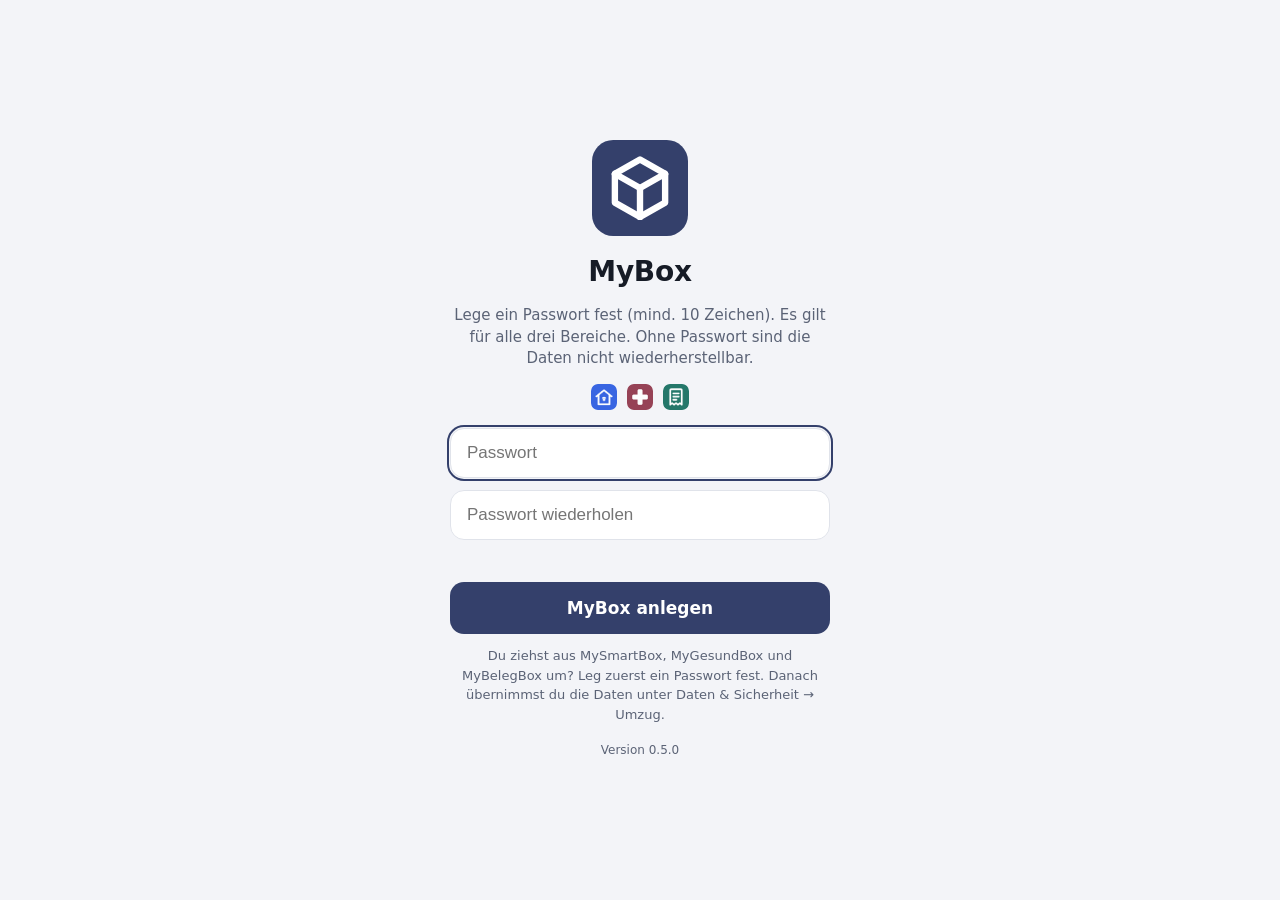
==== index.html @ 6d90fcf7 "MyBox 0.5.0 (Paket mybox-0_5_0.zip)" ====
<!doctype html>
<html lang="de">
<head>
<meta charset="utf-8">
<meta name="viewport" content="width=device-width,initial-scale=1,viewport-fit=cover">
<title>MyBox</title>
<meta name="theme-color" content="#F3F4F8" media="(prefers-color-scheme: light)">
<meta name="theme-color" content="#10131A" media="(prefers-color-scheme: dark)">
<link rel="manifest" href="manifest.json">
<link rel="icon" href="icons/mybox-192.png">
<link rel="apple-touch-icon" href="icons/mybox-180.png">
<style>
:root{--bg:#F3F4F8;--surface:#FFFFFF;--sunk:#ECEEF3;--ink:#161B26;--muted:#5B6376;--line:#E0E3EA;--accent:#34406B;--accent-ink:#FFFFFF;--accent-soft:#E3E7F3;
  --crit:#B42318;--crit-soft:#FDE8E6;--warn:#9A5B00;--warn-soft:#FFF0D9;--ok:#1E7F4F;--c-smart:#2456E0;--c-gesund:#8C2F45;--c-beleg:#0E6A5B;--shadow:0 1px 2px rgba(20,24,38,.06),0 4px 14px rgba(20,24,38,.05);
  color-scheme:light}
@media (prefers-color-scheme: dark){:root{--bg:#10131A;--surface:#1A1E28;--sunk:#141821;--ink:#EDEFF4;--muted:#A0A7B8;--line:#2A303D;--accent:#AFBAEA;--accent-ink:#151926;--accent-soft:#252C44;
  --crit:#FF8A80;--crit-soft:#3B1F1E;--warn:#F2B35B;--warn-soft:#382B15;--ok:#6FD39C;--c-smart:#8DB4FF;--c-gesund:#E8A0AE;--c-beleg:#5CC8B1;--shadow:none;color-scheme:dark}}
/* ds:start */
:root{--ds-ink:var(--ink);--ds-muted:var(--muted);--ds-line:var(--line);--ds-surface:var(--surface);--ds-sunk:var(--sunk);--ds-accent:var(--accent);--ds-accent-ink:var(--accent-ink);--ds-soft:var(--accent-soft);--ds-crit:var(--crit);--ds-crit-soft:var(--crit-soft);--ds-warn-soft:var(--warn-soft);--ds-ok:var(--ok);--ds-warn:var(--warn)}
/* ===== Gemeinsamer Baustein „Daten & Sicherheit“ – identisch in MySmartBox, MyGesundBox, MyBelegBox =====
   Nur die Farbzuordnung (--ds-*) oben unterscheidet sich je App. */
.ds-lbl{display:block;font-size:12px;line-height:1.3;letter-spacing:.08em;text-transform:uppercase;font-weight:700;color:var(--ds-muted);margin:14px 0 8px}
.ds-lbl.sep{border-top:1px solid var(--ds-line);padding-top:14px;margin-top:18px}
.ds-hint{display:block;font-size:14px;line-height:1.45;color:var(--ds-muted);font-weight:400;margin:0 0 10px;max-width:none}
.ds-hint b{color:var(--ds-ink);font-weight:700}
.ds-stat{font-weight:400;display:flex;align-items:center;gap:8px;font-size:14px;line-height:1.4;color:var(--ds-ink);background:var(--ds-sunk);border-radius:10px;padding:9px 12px;margin:0 0 10px}
.ds-acts{display:flex;flex-wrap:wrap;gap:8px;margin:0 0 4px}
.ds-btn{all:unset;box-sizing:border-box;display:inline-flex;align-items:center;justify-content:center;gap:6px;min-height:42px;padding:0 16px;border-radius:12px;border:1px solid var(--ds-line);background:var(--ds-surface);color:var(--ds-ink);font-family:inherit;font-size:15px;font-weight:600;line-height:1.1;cursor:pointer;white-space:nowrap;text-align:center}
.ds-btn:focus-visible{outline:2px solid var(--ds-accent);outline-offset:2px}
.ds-btn.pri{background:var(--ds-accent);border-color:var(--ds-accent);color:var(--ds-accent-ink)}
.ds-btn.dng{background:transparent;border-color:var(--ds-crit);color:var(--ds-crit)}
.ds-btn.dng.sure{background:var(--ds-crit);color:var(--ds-surface)}
.ds-btn[disabled],.ds-btn[aria-disabled="true"]{opacity:.55;pointer-events:none}
.ds-btn input[type=file]{display:none}
.ds-box{font-weight:400!important;border-radius:12px;padding:12px;margin:0 0 10px;font-size:14px;line-height:1.45;color:var(--ds-ink);background:var(--ds-sunk);overflow-wrap:anywhere}
.ds-box.crit{background:var(--ds-crit-soft)} .ds-box.warn{background:var(--ds-warn-soft)}
.ds-box .ds-acts{margin:10px 0 0}
.ds-box a{color:var(--ds-accent);font-weight:700}
.ds-box .ds-btn{min-height:36px;padding:0 12px;font-size:14px}
.ds-check{font-weight:400;display:flex;align-items:center;gap:8px;font-size:14px;color:var(--ds-ink);margin:0 0 10px}
.ds-end{height:4px}
.ds-ver{text-align:center;color:var(--ds-muted);font-size:12px;line-height:1.5;margin:14px 0 4px}
/* Akkordeon-Kopf im Blatt: gleiche Maße überall */
.ds-sheet .ds-acc-ai{width:36px;height:36px;flex:none;border-radius:10px;background:var(--ds-soft);color:var(--ds-accent);display:grid;place-items:center}
.ds-sheet .ds-acc-ai svg{width:19px;height:19px}
/* Fenster (GitHub einrichten, Passwort ändern) */
.ds-dlg-intro{font-size:14px;line-height:1.45;color:var(--ds-muted);margin:0 0 12px}
.ds-dlg-intro b{color:var(--ds-ink)}
.ds-err{font-size:14px;line-height:1.4;color:var(--ds-crit);margin:0 0 10px}
/* Hinweis „Neue Version“ oben */
.ds-updbar{position:fixed;z-index:120;left:max(12px,env(safe-area-inset-left,0px));right:max(12px,env(safe-area-inset-right,0px));top:calc(env(safe-area-inset-top,0px) + 10px);max-width:560px;margin:0 auto;display:flex;align-items:center;gap:8px;padding:8px 6px 8px 16px;border-radius:14px;background:var(--ds-surface);color:var(--ds-ink);border:1px solid var(--ds-line);box-shadow:0 8px 24px rgba(0,0,0,.16);font-size:14px;font-weight:600;line-height:1.35;transform:none}
.ds-updbar span{flex:1;min-width:0}
.ds-updbar .ds-btn{min-height:36px;padding:0 12px;font-size:14px}
.ds-x{all:unset;box-sizing:border-box;cursor:pointer;width:34px;height:34px;flex:none;display:grid;place-items:center;color:var(--ds-muted);border-radius:8px;font-size:16px}
/* Untertitel der Bereiche nie abschneiden, sondern umbrechen */
.ds-sheet-sub-wrap{}
.acc .at small,.accrow .at small,#bxsbody .acchd .at small{white-space:normal!important;overflow:visible!important;text-overflow:clip!important}
/* Erinnerung an die Datensicherung oben in der Übersicht */
.ds-remind{all:unset;box-sizing:border-box;display:flex;align-items:center;gap:12px;width:100%;padding:12px 14px;margin:0 0 14px;border-radius:16px;background:var(--ds-warn-soft);color:var(--ds-ink);cursor:pointer;text-align:left;font-family:inherit}
.ds-remind.crit{background:var(--ds-crit-soft)}
.ds-remind:focus-visible{outline:2px solid var(--ds-accent);outline-offset:2px}
.ds-remind-i{width:36px;height:36px;flex:none;border-radius:10px;display:grid;place-items:center;background:var(--ds-surface);color:var(--ds-warn)}
.ds-remind.crit .ds-remind-i{color:var(--ds-crit)}
.ds-remind-i svg{width:20px;height:20px}
.ds-remind-t{flex:1;min-width:0;display:grid;gap:2px}
.ds-remind-t b{font-size:15px;font-weight:700;line-height:1.3}
.ds-remind-t small{font-size:13px;line-height:1.4;color:var(--ds-muted)}
.ds-remind-go{flex:none;font-size:14px;font-weight:700;color:var(--ds-surface);background:var(--ds-warn);border-radius:10px;padding:8px 12px}
.ds-remind.crit .ds-remind-go{background:var(--ds-crit)}
/* Suche als Blatt von unten – gleich in allen Apps */
.ds-srch{display:block;margin:0}
.ds-srch input{width:100%;box-sizing:border-box;margin:0;padding:12px 14px;border:1px solid var(--ds-line);border-radius:12px;background:var(--ds-sunk);color:var(--ds-ink);font:inherit;font-size:17px}
.ds-qres{display:grid;gap:10px;margin-top:12px}
.ds-qres .ds-lbl{margin:6px 0 0}
.ds-qhint{font-size:14px;line-height:1.45;color:var(--ds-muted);padding:8px 2px;margin:0}
.ds-qlist{display:flex;flex-direction:column;background:var(--ds-surface);border:1px solid var(--ds-line);border-radius:14px;overflow:hidden}
.ds-qrow{all:unset;box-sizing:border-box;display:grid;grid-template-columns:auto minmax(0,1fr);align-items:center;gap:12px;padding:12px 14px;cursor:pointer;color:var(--ds-ink);font-family:inherit;text-align:left}
.ds-qrow+.ds-qrow{border-top:1px solid var(--ds-line)}
.ds-qrow:focus-visible{outline:2px solid var(--ds-accent);outline-offset:-2px}
.ds-qrow .ds-qi{width:40px;height:40px;border-radius:10px;background:var(--ds-soft);color:var(--ds-accent);display:grid;place-items:center}
.ds-qrow .ds-qi svg{width:20px;height:20px}
.ds-qrow .ds-qt{min-width:0;display:grid;gap:2px}
.ds-qrow .ds-qt b{font-size:16px;font-weight:700;overflow-wrap:anywhere}
.ds-qrow .ds-qt small{font-size:13px;color:var(--ds-muted);overflow:hidden;text-overflow:ellipsis;white-space:nowrap}
.ds-srch .sr{position:absolute;width:1px;height:1px;overflow:hidden;clip:rect(0 0 0 0);white-space:nowrap}
/* Darstellung: Umschalter Automatisch / Hell / Dunkel */
.ds-seg{display:grid;grid-template-columns:repeat(3,1fr);gap:4px;padding:4px;border-radius:12px;background:var(--ds-sunk)}
.ds-seg button{all:unset;box-sizing:border-box;text-align:center;padding:9px 6px;border-radius:9px;font-family:inherit;font-size:14px;font-weight:600;color:var(--ds-muted);cursor:pointer}
.ds-seg button[aria-checked="true"]{background:var(--ds-surface);color:var(--ds-ink);box-shadow:0 1px 3px rgba(0,0,0,.12)}
.ds-seg button:focus-visible{outline:2px solid var(--ds-accent)}
/* Feier-Effekt mit Konfetti */
.ds-yay{position:fixed;inset:0;z-index:140;display:grid;place-items:center;pointer-events:none;overflow:hidden}
.ds-yay-card{position:relative;background:var(--ds-surface);color:var(--ds-ink);border-radius:24px;padding:22px 28px 16px;display:grid;justify-items:center;gap:8px;min-width:150px;box-shadow:0 18px 50px rgba(0,0,0,.28);animation:dsYayIn .45s cubic-bezier(.3,1.35,.5,1) both,dsYayOut .28s ease-in 1.2s forwards}
.ds-yay svg{width:64px;height:64px}
.ds-yay .yc{fill:none;stroke:var(--ds-ok);stroke-width:3;stroke-dasharray:145;stroke-dashoffset:145;animation:dsInk .45s ease-out .08s forwards}
.ds-yay .yk{fill:none;stroke:var(--ds-ok);stroke-width:4;stroke-linecap:round;stroke-linejoin:round;stroke-dasharray:34;stroke-dashoffset:34;animation:dsInk .28s ease-out .42s forwards}
.ds-yay b{font-size:15px;font-weight:700}
.ds-yay i{position:absolute;left:50%;top:54px;width:7px;height:7px;margin:-3.5px 0 0 -3.5px;border-radius:50%;background:var(--c);opacity:0;animation:dsSpark .65s ease-out .5s}
.ds-yay em{position:absolute;top:-16px;left:var(--x);width:8px;height:13px;border-radius:2px;background:var(--c);transform:scale(var(--s));animation:dsFall 2.2s cubic-bezier(.25,.6,.5,1) var(--d) forwards;opacity:0}
@keyframes dsInk{to{stroke-dashoffset:0}}
@keyframes dsSpark{0%{opacity:1;transform:rotate(var(--a)) translateY(-30px) scale(1)}100%{opacity:0;transform:rotate(var(--a)) translateY(-64px) scale(.3)}}
@keyframes dsYayIn{from{opacity:0;transform:scale(.6)}}
@keyframes dsYayOut{to{opacity:0;transform:scale(.92)}}
@keyframes dsFall{0%{opacity:1;transform:translateY(0) rotate(0) scale(var(--s))}85%{opacity:1}100%{opacity:0;transform:translateY(105vh) rotate(var(--r)) scale(var(--s))}}
/* Entsperr-Animation */
.ds-unl{position:fixed;z-index:130;width:0;height:0;pointer-events:none}
.ds-unl span{position:absolute;left:0;top:0;border-radius:50%;transform:translate(-50%,-50%)}
.ds-unl-light .glow{width:72px;height:72px;background:radial-gradient(circle,rgba(255,214,90,.95) 0%,rgba(255,196,60,.45) 45%,rgba(255,196,60,0) 72%);animation:dsGlow .7s ease-out forwards}
.ds-unl-light .ray{width:72px;height:72px;background:conic-gradient(from 0deg,rgba(255,206,84,.55) 0 8deg,transparent 8deg 30deg,rgba(255,206,84,.55) 30deg 38deg,transparent 38deg 60deg,rgba(255,206,84,.55) 60deg 68deg,transparent 68deg 90deg);
  -webkit-mask:radial-gradient(circle,transparent 42%,#000 44%,#000 70%,transparent 72%);mask:radial-gradient(circle,transparent 42%,#000 44%,#000 70%,transparent 72%);animation:dsRays .7s ease-out forwards}
.ds-unl-light-ico{animation:dsLit .68s ease-out forwards}
@keyframes dsGlow{0%{width:40px;height:40px;opacity:0}40%{opacity:1}100%{width:260px;height:260px;opacity:.9}}
@keyframes dsRays{0%{width:60px;height:60px;opacity:0;transform:translate(-50%,-50%) rotate(-20deg)}50%{opacity:1}100%{width:230px;height:230px;opacity:.85;transform:translate(-50%,-50%) rotate(15deg)}}
@keyframes dsLit{0%{filter:none}35%{filter:brightness(1.6) saturate(1.2) drop-shadow(0 0 14px rgba(255,205,80,.95))}100%{filter:brightness(1.25) drop-shadow(0 0 22px rgba(255,205,80,.9));transform:scale(1.06)}}
.ds-unl-heart .ring{width:72px;height:72px;border:3px solid var(--ds-accent);opacity:0;animation:dsRing .75s ease-out forwards}
.ds-unl-heart .r2{animation-delay:.28s}
.ds-unl-heart-ico{animation:dsBeat .76s ease-in-out forwards}
@keyframes dsRing{0%{width:72px;height:72px;opacity:.8}100%{width:220px;height:220px;opacity:0}}
@keyframes dsBeat{0%{transform:scale(1)}14%{transform:scale(1.18)}28%{transform:scale(.98)}42%{transform:scale(1.13)}70%{transform:scale(1)}100%{transform:scale(1.04)}}
/* Sicherungs-Status: Punkt am Schloss */
.ds-lockbtn{position:relative}
.ds-lockbtn[data-bk]:not([data-bk=""])::after{content:"";position:absolute;top:5px;right:5px;width:9px;height:9px;border-radius:50%;box-shadow:0 0 0 2px var(--ds-surface);background:var(--ds-ok)}
.ds-lockbtn[data-bk="warn"]:not([data-bk=""])::after{background:var(--ds-warn);animation:dsDot 2.4s ease-in-out infinite}
.ds-lockbtn[data-bk="crit"]:not([data-bk=""])::after{background:var(--ds-crit);animation:dsDot 1.6s ease-in-out infinite}
@keyframes dsDot{50%{transform:scale(1.35)}}
@media (prefers-reduced-motion:reduce){.ds-lockbtn::after{animation:none!important}}
/* Haken beim Speichern */
.ds-saved{background:var(--ds-ok)!important;border-color:var(--ds-ok)!important;color:#fff!important;display:inline-flex!important;align-items:center;justify-content:center;gap:6px}
.ds-saved .tk{stroke-dasharray:24;stroke-dashoffset:24;animation:dsInk .3s ease-out forwards}
/* Wechsel zwischen den Boxen */
.ds-boxes{display:flex;flex-direction:column;background:var(--ds-surface);border:1px solid var(--ds-line);border-radius:14px;overflow:hidden;margin:0 0 6px}
.ds-boxlink{display:grid;grid-template-columns:auto minmax(0,1fr) auto;align-items:center;gap:12px;padding:12px 14px;color:var(--ds-ink);text-decoration:none}
.ds-boxlink+.ds-boxlink{border-top:1px solid var(--ds-line)}
.ds-boxlink .ds-qt{display:grid;gap:2px;min-width:0}
.ds-boxlink .ds-qt b{font-size:15px;font-weight:700}
.ds-boxlink .ds-qt small{font-size:13px;color:var(--ds-muted)}
.ds-boxlink .chev{width:20px;height:20px;color:var(--ds-muted)}
.ds-boxico{width:36px;height:36px;border-radius:10px;display:block}

/* ds:end */
*{box-sizing:border-box}
html{-webkit-text-size-adjust:100%}
body{margin:0;background:var(--bg);color:var(--ink);font:16px/1.45 system-ui,-apple-system,"Segoe UI",Roboto,sans-serif;-webkit-tap-highlight-color:transparent;min-height:100vh}
button{font:inherit;color:inherit}
[hidden]{display:none!important}
.sr{position:absolute;width:1px;height:1px;overflow:hidden;clip:rect(0 0 0 0);white-space:nowrap}
svg{display:block}
/* Sperrbildschirm */
#lock{position:fixed;inset:0;z-index:50;display:grid;place-items:center;padding:24px 16px;background:var(--bg);overflow:auto}
.lockbox{width:100%;max-width:380px;display:grid;gap:12px;text-align:center}
.lockbox img{width:84px;height:84px;margin:0 auto 4px;border-radius:20px}
.lockbox h1{margin:0;font-size:28px;letter-spacing:-.01em}
.lockbox p{margin:0;color:var(--muted);font-size:15px}
.lockbox input{width:100%;padding:14px 16px;border:1px solid var(--line);border-radius:14px;background:var(--surface);color:var(--ink);font-size:17px}
.lockbox input:focus{outline:2px solid var(--accent);outline-offset:1px}
.lerr{color:var(--crit);font-size:14px;min-height:1.2em;margin:0}
.bigbtn{all:unset;box-sizing:border-box;cursor:pointer;display:flex;align-items:center;justify-content:center;gap:8px;min-height:52px;border-radius:14px;background:var(--accent);color:var(--accent-ink);font-weight:700;font-size:17px;width:100%}
.bigbtn.sec{background:var(--surface);color:var(--ink);border:1px solid var(--line)}
.bigbtn[disabled]{opacity:.6;pointer-events:none}
.bigbtn svg{width:22px;height:22px}
.lockhint{font-size:13px!important;line-height:1.5}
.lver{font-size:12px!important;margin-top:6px!important}
.areadots{display:flex;justify-content:center;gap:10px;margin:2px 0 6px}
.areadots img{width:26px;height:26px;border-radius:7px;opacity:.9;margin:0}
/* Kopf */
.hd{position:sticky;top:0;z-index:5;display:flex;align-items:center;gap:10px;padding:calc(env(safe-area-inset-top,0px) + 10px) 16px 10px;background:color-mix(in srgb,var(--bg) 92%,transparent);backdrop-filter:blur(10px);-webkit-backdrop-filter:blur(10px)}
.hd img{width:36px;height:36px;border-radius:10px}
.hd h1{margin:0;font-size:22px;letter-spacing:-.01em;flex:1;min-width:0}
.icobtn{all:unset;position:relative;box-sizing:border-box;cursor:pointer;width:44px;height:44px;border-radius:13px;display:grid;place-items:center;background:var(--surface);border:1px solid var(--line);color:var(--ink)}
.icobtn svg{width:21px;height:21px}
.icobtn:focus-visible,.card:focus-visible,.row:focus-visible{outline:2px solid var(--accent);outline-offset:2px}
main{max-width:640px;margin:0 auto;padding:4px 16px calc(env(safe-area-inset-bottom,0px) + 32px)}
.hello{font-size:15px;color:var(--muted);margin:4px 2px 12px}
.sec{display:flex;align-items:baseline;justify-content:space-between;gap:10px;margin:22px 2px 10px;font-size:13px;letter-spacing:.07em;text-transform:uppercase;font-weight:700;color:var(--muted)}
.sec small{font-size:12px;letter-spacing:0;text-transform:none;font-weight:600}
/* Bereiche */
.areas{display:grid;gap:12px}
.card{all:unset;box-sizing:border-box;cursor:pointer;display:grid;grid-template-columns:auto minmax(0,1fr) auto;gap:14px;align-items:center;padding:16px;border-radius:18px;background:var(--surface);border:1px solid var(--line);box-shadow:var(--shadow);position:relative;overflow:hidden;width:100%}
.card::before{content:"";position:absolute;left:0;top:0;bottom:0;width:5px;background:var(--ac)}
.card img{width:48px;height:48px;border-radius:13px}
.card .ct{min-width:0;display:grid;gap:2px}
.card .cn{font-size:12px;letter-spacing:.07em;text-transform:uppercase;font-weight:700;color:var(--ac)}
.card .cm{font-size:18px;font-weight:700;line-height:1.3;overflow-wrap:anywhere}
.card .cs{font-size:14px;color:var(--muted)}
.card .cf{display:flex;flex-wrap:wrap;gap:6px;margin-top:6px}
.card .cf span{font-size:12.5px;font-weight:600;padding:3px 9px;border-radius:999px;background:var(--sunk);color:var(--ink)}
.chev{width:20px;height:20px;color:var(--muted)}
.card.wait .cm{color:var(--muted);font-weight:600}
.card.need .cm{color:var(--crit)}
/* Zeitleiste */
.list{display:flex;flex-direction:column;background:var(--surface);border:1px solid var(--line);border-radius:18px;overflow:hidden;box-shadow:var(--shadow)}
.row{all:unset;box-sizing:border-box;cursor:pointer;display:grid;grid-template-columns:auto minmax(0,1fr) auto;gap:12px;align-items:center;padding:12px 14px;width:100%}
.row+.row{border-top:1px solid var(--line)}
.dt{width:48px;height:52px;border-radius:12px;display:grid;place-content:center;text-align:center;background:color-mix(in srgb,var(--ac) 13%,var(--surface));color:var(--ac);line-height:1.05}
.dt b{font-size:19px}
.dt small{font-size:11px;font-weight:700;text-transform:uppercase;letter-spacing:.04em}
.rt{min-width:0;display:grid;gap:1px}
.rt b{font-size:15.5px;font-weight:700;overflow-wrap:anywhere}
.rt small{font-size:13px;color:var(--muted);overflow:hidden;text-overflow:ellipsis;white-space:nowrap}
.when{font-size:13px;font-weight:700;color:var(--muted);white-space:nowrap}
.when.soon{color:var(--warn)}
.when.now{color:var(--crit)}
.ti{width:36px;height:36px;border-radius:10px;display:grid;place-items:center;background:color-mix(in srgb,var(--ac) 13%,var(--surface));color:var(--ac)}
.ti svg{width:19px;height:19px}
.row.crit .ti{background:var(--crit-soft);color:var(--crit)}
.row.warn .ti{background:var(--warn-soft);color:var(--warn)}
.empty{padding:16px;color:var(--muted);font-size:14.5px;text-align:center}
.more{all:unset;cursor:pointer;display:block;text-align:center;padding:12px;font-size:14px;font-weight:700;color:var(--accent);border-top:1px solid var(--line)}
/* Bereiche als Vollbild */
#areas{position:fixed;inset:0;z-index:20;background:var(--bg)}
#areas iframe{position:absolute;inset:0;width:100%;height:100%;border:0;background:var(--bg);visibility:hidden}
#areas iframe.on{visibility:visible}
#areas.off{visibility:hidden;pointer-events:none}
.aload{position:absolute;inset:0;z-index:2;display:grid;place-content:center;gap:12px;text-align:center;background:var(--bg);color:var(--muted);font-size:15px}
.aload img{width:64px;height:64px;border-radius:16px;margin:0 auto;animation:pulse 1.2s ease-in-out infinite}
@keyframes pulse{50%{transform:scale(.92);opacity:.7}}
.aload .ds-btn{margin:0 auto}
/* Blatt von unten */
#sheet{position:fixed;inset:0;z-index:60}
#sheet .sbg{position:absolute;inset:0;background:rgba(10,12,20,.42);opacity:0;transition:opacity .28s}
#spanel{position:absolute;left:0;right:0;bottom:0;max-height:92vh;overflow:auto;overscroll-behavior:contain;background:var(--bg);border-radius:22px 22px 0 0;padding:8px 16px calc(env(safe-area-inset-bottom,0px) + 22px);transform:translateY(100%);transition:transform .3s cubic-bezier(.2,.85,.25,1);max-width:680px;margin:0 auto}
#sheet.show .sbg{opacity:1}
#sheet.show #spanel{transform:none}
.ds-grab{width:40px;height:5px;border-radius:3px;background:var(--line);margin:4px auto 10px}
.shd{display:flex;align-items:center;gap:10px;margin:0 0 12px}
.shd h2{flex:1;margin:0;font-size:20px}
.sintro{display:flex;gap:10px;align-items:center;font-size:13.5px;color:var(--muted);background:var(--sunk);border-radius:12px;padding:10px 12px;margin:0 0 12px}
.sintro svg{width:20px;height:20px;flex:none;color:var(--accent)}
details.acc{background:var(--surface);border:1px solid var(--line);border-radius:16px;margin:0 0 10px;overflow:hidden}
details.acc summary{list-style:none;display:grid;grid-template-columns:auto minmax(0,1fr) auto;gap:12px;align-items:center;padding:12px 14px;cursor:pointer}
details.acc summary::-webkit-details-marker{display:none}
details.acc .ai{width:36px;height:36px;border-radius:10px;background:var(--accent-soft);color:var(--accent);display:grid;place-items:center}
details.acc .ai svg{width:19px;height:19px}
details.acc .at{display:grid;gap:1px;min-width:0;font-weight:700;font-size:16px}
details.acc .at small{font-weight:400;font-size:13px;color:var(--muted)}
details.acc .chev{transition:transform .2s}
details.acc[open] .chev{transform:rotate(90deg)}
details.acc .accb{padding:2px 14px 14px;border-top:1px solid var(--line)}
.brow{display:grid;grid-template-columns:auto minmax(0,1fr);gap:10px;align-items:center;padding:8px 0}
.brow+.brow{border-top:1px solid var(--line)}
.brow img{width:30px;height:30px;border-radius:8px}
.brow .bt{min-width:0;font-size:14px}
.brow .bt b{display:block;font-size:14.5px}
.brow .bt span{color:var(--muted)}
.brow .ds-acts{grid-column:1/-1;margin:2px 0 0}
.dot{display:inline-block;width:8px;height:8px;border-radius:50%;margin-right:6px;vertical-align:1px;background:var(--muted)}
.dot.ok{background:var(--ok)}.dot.warn{background:var(--warn)}.dot.crit{background:var(--crit)}
/* Fenster */
dialog{border:0;border-radius:20px;padding:20px;width:min(440px,calc(100vw - 32px));background:var(--surface);color:var(--ink);box-shadow:0 20px 60px rgba(0,0,0,.3)}
dialog::backdrop{background:rgba(10,12,20,.45)}
dialog h2{margin:0 0 12px;font-size:20px}
.fl{display:block;font-size:13px;font-weight:600;color:var(--muted);margin:10px 0 4px}
dialog input,dialog select{width:100%;padding:12px 13px;border:1px solid var(--line);border-radius:12px;background:var(--sunk);color:var(--ink);font-size:16px}
.frow{display:flex;justify-content:flex-end;gap:8px;margin-top:16px;flex-wrap:wrap}
/* Hinweis */
#toast{position:fixed;left:50%;bottom:calc(env(safe-area-inset-bottom,0px) + 22px);transform:translateX(-50%);z-index:200;max-width:min(520px,calc(100vw - 32px));background:var(--ink);color:var(--bg);padding:12px 16px;border-radius:14px;font-size:15px;font-weight:600;box-shadow:0 10px 30px rgba(0,0,0,.25);text-align:center}
/* Würfel auf dem Sperrbildschirm: Deckel klappt auf, drei Bereiche springen heraus */
.cube{width:96px;height:96px;margin:0 auto 4px;will-change:transform}
.cube svg{width:100%;height:100%;overflow:visible;display:block}
.cube .flap,.cube .inner,.cube .pop{opacity:0}
/* Diagramme */
.charts{display:grid;gap:12px}
.chart{background:var(--surface);border:1px solid var(--line);border-radius:18px;padding:12px 14px 14px;box-shadow:var(--shadow);position:relative}
.chd{all:unset;box-sizing:border-box;cursor:pointer;display:grid;grid-template-columns:auto minmax(0,1fr) auto;gap:8px;align-items:center;width:100%;margin:0 0 10px}
.chd b{display:block;font-size:15.5px}.chd small{display:block;font-size:13px;color:var(--muted)}
.chart.lockd{all:unset;box-sizing:border-box;cursor:pointer;display:grid;grid-template-columns:auto minmax(0,1fr) auto;gap:10px;align-items:center;padding:14px;border-radius:18px;background:var(--surface);border:1px dashed var(--line);color:var(--ink);width:100%}
.chart.lockd b{display:block}.chart.lockd small{display:block;color:var(--muted);font-size:13px}.chart.lockd svg:last-child{width:20px;height:20px;color:var(--muted)}
.hb{display:grid;gap:8px}
.hbr{display:grid;grid-template-columns:minmax(70px,34%) minmax(0,1fr) auto;gap:10px;align-items:center;font-size:13.5px}
.hbl{overflow:hidden;text-overflow:ellipsis;white-space:nowrap;color:var(--ink)}
.hbt{height:12px;display:block}.hbt i{display:block;height:100%;border-radius:0 4px 4px 0}
.hbv{font-variant-numeric:tabular-nums;color:var(--muted);font-weight:600;white-space:nowrap}
.stk{display:flex;gap:2px;height:14px;border-radius:4px;overflow:hidden;margin:2px 0 10px}.stk i{display:block;min-width:4px}
.lgd{display:flex;flex-wrap:wrap;gap:6px 14px;font-size:12.5px;color:var(--muted);margin-top:8px}
.lgd span{display:inline-flex;align-items:center;gap:6px}.lgd b{color:var(--ink)}
.lgd em{display:inline-block;width:10px;height:10px;border-radius:3px}
.lgd em.ls{width:16px;height:0;border-top:2px solid var(--c-gesund);border-radius:0}.lgd em.ls.dash{border-top-style:dashed}
.lgd em.band{background:var(--c-gesund);opacity:.18}
.shp{display:inline-block;vertical-align:-1px;flex:none}
svg.ln{width:100%;height:auto;display:block;overflow:visible}
.ln .gl{stroke:var(--line);stroke-width:1}.ln .ax{fill:var(--muted);font-size:10px}
.ln .l1,.ln .l2{fill:none;stroke:var(--c-gesund);stroke-width:2;stroke-linejoin:round;stroke-linecap:round}.ln .l2{stroke-dasharray:5 4}
.ln .dt1,.ln .dt2{fill:var(--c-gesund);stroke:var(--surface);stroke-width:2}.ln .lv{fill:var(--ink);font-size:11px;font-weight:700}
.cal{display:grid;grid-template-columns:repeat(7,1fr);gap:4px;text-align:center}
.cal>b{font-size:11px;color:var(--muted);font-weight:700;padding-bottom:2px}
.cd{min-height:40px;border-radius:9px;background:var(--sunk);display:grid;align-content:start;justify-items:center;gap:2px;padding:4px 2px;font-size:12px;font-weight:600;color:var(--ink);cursor:default}
.cd.out{opacity:.38}.cd.now{outline:2px solid var(--accent);outline-offset:-2px}.cd.has{cursor:pointer;background:color-mix(in srgb,var(--accent) 9%,var(--surface))}
.cd i{display:flex;gap:2px;justify-content:center;min-height:9px}
.calw{margin-bottom:10px}
.ctip{position:fixed;z-index:150;max-width:min(300px,calc(100vw - 16px));background:var(--ink);color:var(--bg);padding:8px 11px;border-radius:10px;font-size:13px;line-height:1.4;white-space:pre-line;pointer-events:none;box-shadow:0 8px 24px rgba(0,0,0,.2)}
/* Leiste unten: Übersicht · Haus · Neu · Gesundheit · Belege */
#nav{position:fixed;left:0;right:0;bottom:0;z-index:30;background:color-mix(in srgb,var(--surface) 94%,transparent);backdrop-filter:blur(12px);-webkit-backdrop-filter:blur(12px);border-top:1px solid var(--line);padding:0 max(6px,env(safe-area-inset-left,0px)) env(safe-area-inset-bottom,0px)}
#nav .in{max-width:640px;margin:0 auto;display:grid;grid-template-columns:repeat(5,1fr);align-items:center;height:64px}
#nav .nb{all:unset;box-sizing:border-box;cursor:pointer;display:grid;justify-items:center;gap:3px;padding:6px 2px;font-size:11.5px;font-weight:600;color:var(--muted);-webkit-tap-highlight-color:transparent;position:relative}
#nav .nb .pi{display:grid;place-items:center;width:52px;height:30px;border-radius:999px;transition:background .18s}
#nav .nb img{width:22px;height:22px;border-radius:6px;opacity:.85;transition:opacity .18s,transform .18s}
#nav .nb svg{width:22px;height:22px}
#nav .nb[aria-current="page"]{color:var(--ink)}
#nav .nb[aria-current="page"] .pi{background:color-mix(in srgb,var(--ac,var(--accent)) 15%,transparent)}
#nav .nb[aria-current="page"] img{opacity:1;transform:scale(1.06)}
#nav .nb .lk{position:absolute;top:4px;right:calc(50% - 22px);width:15px;height:15px;border-radius:50%;background:var(--surface);color:var(--muted);display:grid;place-items:center;box-shadow:0 0 0 1px var(--line)}
#nav .nb .lk svg{width:10px;height:10px}
#nav .plus{all:unset;box-sizing:border-box;cursor:pointer;justify-self:center;width:52px;height:52px;border-radius:18px;display:grid;place-items:center;background:var(--accent);color:var(--accent-ink);box-shadow:0 6px 18px color-mix(in srgb,var(--accent) 35%,transparent);transition:transform .15s}
#nav .plus:active{transform:scale(.94)}#nav .plus svg{width:26px;height:26px}
#nav .nb:focus-visible,#nav .plus:focus-visible{outline:2px solid var(--accent);outline-offset:2px;border-radius:12px}
body.navon main{padding-bottom:calc(env(safe-area-inset-bottom,0px) + 96px)}
body.navon #areas{bottom:calc(64px + env(safe-area-inset-bottom,0px))}
body.navon #toast{bottom:calc(env(safe-area-inset-bottom,0px) + 82px)}
/* Adressbuch, Jahresübersicht, Gerätepass */
.sback{all:unset;cursor:pointer;display:inline-flex;align-items:center;gap:4px;font-size:14px;font-weight:700;color:var(--accent);margin:0 0 10px}.sback svg{width:16px;height:16px;transform:rotate(180deg)}
.avt{width:40px;height:40px;border-radius:50%;display:grid;place-items:center;font-weight:800;font-size:15px;background:color-mix(in srgb,var(--ac) 14%,var(--surface));color:var(--ac);flex:none}
.avt.big{width:64px;height:64px;font-size:22px}
.ctrow{all:unset;box-sizing:border-box;cursor:pointer;display:grid;grid-template-columns:auto minmax(0,1fr) auto;gap:12px;align-items:center;padding:10px 12px;width:100%}
.ctrow+.ctrow{border-top:1px solid var(--line)}
.ctrow .rt b{font-size:15.5px}.ctrow .rt small{white-space:normal}
.ctcall{all:unset;cursor:pointer;width:40px;height:40px;border-radius:12px;display:grid;place-items:center;background:var(--sunk);color:var(--ink)}.ctcall svg{width:19px;height:19px}
.cthd{display:grid;justify-items:center;gap:6px;text-align:center;margin:4px 0 14px}.cthd h3{margin:4px 0 0;font-size:21px}
.chips{display:flex;flex-wrap:wrap;gap:6px;justify-content:center}.chips span{font-size:12.5px;font-weight:700;padding:3px 10px;border-radius:999px;background:var(--sunk);color:var(--ink);display:inline-flex;gap:5px;align-items:center}
.ctacts{display:grid;grid-template-columns:repeat(auto-fit,minmax(70px,1fr));gap:8px;margin:0 0 14px}
.ctacts a,.ctacts button{all:unset;box-sizing:border-box;cursor:pointer;display:grid;justify-items:center;gap:4px;padding:10px 4px;border-radius:14px;background:var(--surface);border:1px solid var(--line);font-size:12.5px;font-weight:700;color:var(--ink);text-align:center}
.ctacts svg{width:20px;height:20px;color:var(--accent)}
.ctnote{font-size:14px;color:var(--muted);background:var(--sunk);border-radius:12px;padding:10px 12px;margin:0 0 12px;white-space:pre-line}
.kv{display:grid;grid-template-columns:auto minmax(0,1fr);gap:7px 14px;font-size:14.5px;margin:0}
.kv dt{color:var(--muted)}.kv dd{margin:0;font-weight:600;text-align:right;overflow-wrap:anywhere}
.pcard{background:var(--surface);border:1px solid var(--line);border-radius:18px;padding:12px 14px 14px;margin:0 0 12px}
.pcard h4{display:flex;align-items:center;gap:8px;margin:0 0 10px;font-size:13px;letter-spacing:.07em;text-transform:uppercase;color:var(--ac,var(--muted))}
.pcard h4 img{width:20px;height:20px;border-radius:6px}
.phd{display:flex;gap:12px;align-items:center;margin:0 0 14px}.phd img{width:52px;height:52px;border-radius:14px}.phd b{display:block;font-size:20px;line-height:1.2}.phd small{color:var(--muted);font-size:14px}
.ytot{font-size:34px;font-weight:800;letter-spacing:-.02em;margin:2px 0 0;font-variant-numeric:tabular-nums}
.ysub{color:var(--muted);font-size:14px;margin:0 0 12px}
.yrow{all:unset;box-sizing:border-box;cursor:pointer;display:grid;grid-template-columns:minmax(0,1fr) auto;gap:10px;align-items:center;padding:8px 0;width:100%;font-size:14px}
.yrow+.yrow{border-top:1px solid var(--line)}.yrow small{display:block;color:var(--muted);font-size:12.5px}.yrow b{font-variant-numeric:tabular-nums;white-space:nowrap}
.taxsum{font-variant-numeric:tabular-nums;font-weight:800}
/* Neu-Blatt: alle Aktionen aus allen Bereichen */
.nwgrp{margin:0 0 14px}
.nwh{display:flex;align-items:center;gap:8px;margin:0 2px 8px;font-size:13px;letter-spacing:.07em;text-transform:uppercase;font-weight:700;color:var(--ac)}
.nwh img{width:20px;height:20px;border-radius:6px}
.nwh small{margin-left:auto;font-size:12px;letter-spacing:0;text-transform:none;color:var(--muted);font-weight:600;display:inline-flex;gap:4px;align-items:center}.nwh small svg{width:13px;height:13px}
.nwg{display:grid;grid-template-columns:repeat(3,minmax(0,1fr));gap:8px}
.nwb{all:unset;box-sizing:border-box;cursor:pointer;display:grid;justify-items:center;align-content:center;gap:6px;min-height:78px;padding:10px 6px;border-radius:16px;background:var(--surface);border:1px solid var(--line);text-align:center;font-size:13.5px;font-weight:600;color:var(--ink);line-height:1.2}
.nwb span.ic{width:36px;height:36px;border-radius:11px;display:grid;place-items:center;background:color-mix(in srgb,var(--ac) 13%,var(--surface));color:var(--ac)}
.nwb svg{width:20px;height:20px}
.nwb:active{transform:scale(.97)}.nwb:focus-visible{outline:2px solid var(--accent);outline-offset:2px}
@media (min-width:700px){.areas{grid-template-columns:1fr}.charts{grid-template-columns:1fr 1fr}}
@media (prefers-reduced-motion:reduce){#spanel,#sheet .sbg{transition:none}.aload img{animation:none}}
</style>
<script src="ds.js" data-app="mybox"></script>
</head>
<body>
<div id="lock">
  <form class="lockbox" id="lockForm" autocomplete="on">
    <div class="cube" aria-hidden="true"><svg viewBox="0 0 512 512"><defs><radialGradient id="cglow" cx="50%" cy="55%" r="60%"><stop offset="0" stop-color="#FFE7A3"/><stop offset=".55" stop-color="#F3B95F" stop-opacity=".55"/><stop offset="1" stop-color="#1D2442" stop-opacity="0"/></radialGradient></defs>
      <rect width="512" height="512" rx="113" fill="#34406B"/>
      <clipPath id="crim"><path d="M-600 -900 H1112 V180 H390 L256 256 L122 180 H-600 Z"/></clipPath>
      <path class="inner" d="M256 104 L390 180 L256 256 L122 180 Z" fill="#141a33"/><path class="inner" d="M256 104 L390 180 L390 206 L256 130 L122 206 L122 180 Z" fill="#0d1226"/><path class="inner glow" d="M256 104 L390 180 L256 256 L122 180 Z" fill="url(#cglow)"/>
      <path class="flap fb" stroke="#fff" stroke-width="24" stroke-linejoin="round"/>
      <g clip-path="url(#crim)"><image class="pop p1" href="boxen/smartbox.png" x="206" y="140" width="100" height="100"/><image class="pop p2" href="boxen/gesundbox.png" x="206" y="140" width="100" height="100"/><image class="pop p3" href="boxen/belegbox.png" x="206" y="140" width="100" height="100"/></g>
      <g fill="none" stroke="#fff" stroke-width="34" stroke-linecap="round" stroke-linejoin="round"><path d="M256 104 L390 180 L390 334 L256 410 L122 334 L122 180 Z"/><path class="frontl" d="M122 180 L256 256 L390 180"/><path d="M256 256 V410"/></g>
      <path class="flap ff" stroke="#fff" stroke-width="24" stroke-linejoin="round"/></svg></div>
    <h1>MyBox</h1>
    <p id="lockHint">Haus, Gesundheit und Belege – verschlüsselt auf diesem Gerät.</p>
    <div class="areadots" aria-hidden="true"><img src="boxen/smartbox.png" alt=""><img src="boxen/gesundbox.png" alt=""><img src="boxen/belegbox.png" alt=""></div>
    <label class="sr" for="pw">Passwort</label><input id="pw" type="password" placeholder="Passwort" autocomplete="current-password" required>
    <label class="sr" for="pw2">Passwort wiederholen</label><input id="pw2" type="password" placeholder="Passwort wiederholen" autocomplete="new-password" hidden>
    <p class="lerr" id="lockErr" role="alert"></p>
    <button class="bigbtn" id="lockGo">Entsperren</button>
    <button type="button" class="bigbtn sec" id="bioBtn" hidden><svg viewBox="0 0 24 24" fill="none" stroke="currentColor" stroke-width="2" stroke-linecap="round" stroke-linejoin="round" aria-hidden="true"><path d="M12 11v3a8 8 0 0 1-1.5 4.7"/><path d="M8 8.5A5 5 0 0 1 17 11v2a12 12 0 0 1-.7 4"/><path d="M5 12a7 7 0 0 1 12.2-4.7"/><path d="M8.5 13.5V11a3.5 3.5 0 0 1 7 0"/></svg>Mit Fingerabdruck entsperren</button>
    <p class="lockhint" id="lockMore"></p>
    <p class="lver" id="lver"></p>
  </form>
</div>

<div id="app" hidden>
  <header class="hd">
    <img src="icons/mybox-192.png" alt="" width="36" height="36"><h1>MyBox</h1>
    <button class="icobtn" id="ctBtn" type="button" aria-label="Kontakte" title="Kontakte"><svg viewBox="0 0 24 24" fill="none" stroke="currentColor" stroke-width="2" stroke-linecap="round" stroke-linejoin="round" aria-hidden="true"><path d="M17 21v-1a5 5 0 0 0-5-5H8a5 5 0 0 0-5 5v1"/><circle cx="10" cy="7" r="4"/><path d="M21 21v-1a4 4 0 0 0-3-3.9M16 3.1a4 4 0 0 1 0 7.8"/></svg></button>
    <button class="icobtn" id="searchBtn" type="button" aria-label="Suchen" title="Suchen"><svg viewBox="0 0 24 24" fill="none" stroke="currentColor" stroke-width="2" stroke-linecap="round" stroke-linejoin="round" aria-hidden="true"><circle cx="11" cy="11" r="7"/><path d="M20 20l-3.5-3.5"/></svg></button>
    <button class="icobtn" id="lockBtn" type="button" aria-label="Sperren" title="Sperren"><svg viewBox="0 0 24 24" fill="none" stroke="currentColor" stroke-width="2" stroke-linecap="round" stroke-linejoin="round" aria-hidden="true"><rect x="5" y="11" width="14" height="10" rx="2"/><path d="M8 11V8a4 4 0 0 1 8 0v3"/></svg></button>
    <button class="icobtn" id="menuBtn" type="button" aria-label="Daten &amp; Sicherheit" title="Daten &amp; Sicherheit"><svg viewBox="0 0 24 24" fill="none" stroke="currentColor" stroke-width="2" stroke-linecap="round" stroke-linejoin="round" aria-hidden="true"><path d="M4 7h10M18 7h2M4 17h4M12 17h8"/><circle cx="16" cy="7" r="2"/><circle cx="10" cy="17" r="2"/></svg></button>
  </header>
  <main id="dash"></main>
</div>
<div id="areas" class="off"></div>
<nav id="nav" aria-label="MyBox" hidden><div class="in">
  <button type="button" class="nb" data-nav="" aria-current="page"><span class="pi"><svg viewBox="0 0 24 24" fill="none" stroke="currentColor" stroke-width="2" stroke-linecap="round" stroke-linejoin="round" aria-hidden="true"><path d="M12 3l8 4.5v9L12 21l-4-2.25L4 16.5v-9z"/><path d="M4 7.5l8 4.5 8-4.5M12 12v9"/></svg></span>Übersicht</button>
  <button type="button" class="nb" data-nav="smart" style="--ac:var(--c-smart)"><span class="pi"><img src="boxen/smartbox.png" alt=""></span>Haus</button>
  <button type="button" class="plus" id="newBtn" aria-label="Neu anlegen" title="Neu anlegen"><svg viewBox="0 0 24 24" fill="none" stroke="currentColor" stroke-width="2.4" stroke-linecap="round" aria-hidden="true"><path d="M12 5v14M5 12h14"/></svg></button>
  <button type="button" class="nb" data-nav="gesund" style="--ac:var(--c-gesund)"><span class="pi"><img src="boxen/gesundbox.png" alt=""></span>Gesundheit</button>
  <button type="button" class="nb" data-nav="beleg" style="--ac:var(--c-beleg)"><span class="pi"><img src="boxen/belegbox.png" alt=""></span>Belege</button>
</div></nav>
<div id="sheet" hidden><div class="sbg"></div><div id="spanel" role="dialog" aria-modal="true" aria-labelledby="sheetH"><div class="ds-grab"></div>
  <div class="shd"><h2 id="sheetH">Daten &amp; Sicherheit</h2><button type="button" class="ds-x" id="sheetX" aria-label="Schließen">✕</button></div>
  <div id="sheetBody"></div></div></div>
<dialog id="dlg"><form id="dlgForm" method="dialog"></form></dialog>
<input type="file" id="fileIn" hidden>
<div id="toast" role="status" hidden></div>

<script>
'use strict';
const APP_VERSION='0.5.0';
/* ---------- Bereiche ---------- */
const AREAS=[
  {id:'smart',name:'Haus',app:'MySmartBox',path:'smart/',img:'boxen/smartbox.png',dir:'smartbox',host:'jazm-smartbox.github.io',def:{owner:'jazm-smartbox',repo:'smartbox-daten'}},
  {id:'gesund',name:'Gesundheit',app:'MyGesundBox',path:'gesund/',img:'boxen/gesundbox.png',dir:'gesundbox',host:'jazm-gesundbox.github.io',def:{owner:'jazm-gesundbox',repo:'gesundbox-daten'}},
  {id:'beleg',name:'Belege',app:'MyBelegBox',path:'beleg/',img:'boxen/belegbox.png',dir:'belegbox',host:'jazm-belegbox.github.io',def:{owner:'jazm-belegbox',repo:'belegbox-daten'}}];
const AR=id=>AREAS.find(a=>a.id===id);
/* ---------- Kleine Helfer ---------- */
const $=s=>document.querySelector(s);
const esc=s=>String(s??'').replace(/[&<>"']/g,c=>({'&':'&amp;','<':'&lt;','>':'&gt;','"':'&quot;',"'":'&#39;'}[c]));
const sleep=ms=>new Promise(r=>setTimeout(r,ms));
const buzz=p=>{try{navigator.vibrate&&navigator.vibrate(p)}catch{}};
const lsGet=k=>{try{return localStorage.getItem(k)}catch{return null}};
const lsSet=(k,v)=>{try{localStorage.setItem(k,v);return true}catch{return false}};
const lsDel=k=>{try{localStorage.removeItem(k)}catch{}};
const pad=n=>String(n).padStart(2,'0');
const isoD=d=>d.getFullYear()+'-'+pad(d.getMonth()+1)+'-'+pad(d.getDate());
const today=()=>isoD(new Date());
const pD=s=>{const p=String(s).slice(0,10).split('-').map(Number);return new Date(p[0],p[1]-1,p[2])};
const dUntil=s=>Math.round((pD(s)-pD(today()))/864e5);
const relDay=n=>n===0?'heute':n===1?'morgen':n===2?'übermorgen':n>0?'in '+n+' Tagen':n===-1?'gestern':'vor '+(-n)+' Tagen';
const fmtD=s=>pD(s).toLocaleDateString('de-DE',{day:'2-digit',month:'2-digit',year:'numeric'});
const MON=['Jan','Feb','Mär','Apr','Mai','Jun','Jul','Aug','Sep','Okt','Nov','Dez'];
const motion=()=>!matchMedia('(prefers-reduced-motion: reduce)').matches;
let toastT;function toast(m){const t=$('#toast');t.textContent=m;t.hidden=false;clearTimeout(toastT);toastT=setTimeout(()=>t.hidden=true,3400)}
const SVG=d=>`<svg viewBox="0 0 24 24" fill="none" stroke="currentColor" stroke-width="2" stroke-linecap="round" stroke-linejoin="round" aria-hidden="true">${d}</svg>`;
const I={chev:SVG('<path d="M9 6l6 6-6 6"/>'),lock:SVG('<rect x="5" y="11" width="14" height="10" rx="2"/><path d="M8 11V8a4 4 0 0 1 8 0v3"/>'),down:SVG('<path d="M12 4v11M7 10l5 5 5-5M5 20h14"/>'),
  move:SVG('<path d="M3 7h13l-3-3M21 17H8l3 3"/>'),bell:SVG('<path d="M6 8a6 6 0 0 1 12 0c0 7 3 9 3 9H3s3-2 3-9"/><path d="M10 21h4"/>'),cal:SVG('<rect x="3" y="5" width="18" height="16" rx="2"/><path d="M3 10h18M8 3v4M16 3v4"/>'),
  pkg:SVG('<path d="M21 8l-9-5-9 5v8l9 5 9-5z"/><path d="M3 8l9 5 9-5M12 13v8"/>'),sun:SVG('<circle cx="12" cy="12" r="4"/><path d="M12 2v2M12 20v2M4.9 4.9l1.4 1.4M17.7 17.7l1.4 1.4M2 12h2M20 12h2M4.9 19.1l1.4-1.4M17.7 6.3l1.4-1.4"/>'),
  shield:SVG('<path d="M12 3l8 3v6c0 4.5-3.4 8.3-8 9-4.6-.7-8-4.5-8-9V6z"/>'),warn:SVG('<path d="M10.3 3.9L2.4 18a2 2 0 0 0 1.7 3h15.8a2 2 0 0 0 1.7-3L13.7 3.9a2 2 0 0 0-3.4 0z"/><path d="M12 9v4M12 17h.01"/>'),
  check:SVG('<circle cx="12" cy="12" r="9"/><path d="M8 12.5l2.5 2.5L16 9.5"/>'),todo:SVG('<path d="M9 11l3 3L22 4"/><path d="M21 12v7a2 2 0 0 1-2 2H5a2 2 0 0 1-2-2V5a2 2 0 0 1 2-2h11"/>')};

/* ---------- Verschlüsselung: Schlüssel aus dem Passwort (PBKDF2, 310 000 Runden), AES-256-GCM ---------- */
const te=new TextEncoder(),td=new TextDecoder(),rnd=n=>crypto.getRandomValues(new Uint8Array(n)),ITER=310000;
const b64=buf=>{const u=buf instanceof Uint8Array?buf:new Uint8Array(buf);let s='';for(let i=0;i<u.length;i+=0x8000)s+=String.fromCharCode.apply(null,u.subarray(i,i+0x8000));return btoa(s)};
const unb64=s=>{const b=atob(s),u=new Uint8Array(b.length);for(let i=0;i<b.length;i++)u[i]=b.charCodeAt(i);return u};
async function derive(pw,salt){const base=await crypto.subtle.importKey('raw',te.encode(pw),'PBKDF2',false,['deriveKey']);
  return crypto.subtle.deriveKey({name:'PBKDF2',salt,iterations:ITER,hash:'SHA-256'},base,{name:'AES-GCM',length:256},false,['encrypt','decrypt'])}
async function seal(obj,k,salt){const iv=rnd(12);const ct=await crypto.subtle.encrypt({name:'AES-GCM',iv},k,te.encode(JSON.stringify(obj)));return{v:1,iter:ITER,salt:b64(salt),iv:b64(iv),ct:b64(ct),saved:Date.now()}}
async function unseal(p,k){return JSON.parse(td.decode(await crypto.subtle.decrypt({name:'AES-GCM',iv:unb64(p.iv)},k,unb64(p.ct))))}
/* Tresor von MyBox selbst: nur Einstellungen (Sicherung, Update, Erinnerungen) – die Daten liegen in den Bereichen */
const VKEY='mybox_vault',BKEY='mybox_bio';
const idb=(()=>{let p;const open=()=>p||(p=new Promise((res,rej)=>{const r=indexedDB.open('mybox',1);r.onupgradeneeded=()=>r.result.createObjectStore('kv');r.onsuccess=()=>res(r.result);r.onerror=()=>rej(r.error)}));
  const tx=(mode,fn)=>open().then(db=>new Promise((res,rej)=>{const t=db.transaction('kv',mode);const rq=fn(t.objectStore('kv'));t.oncomplete=()=>res(rq&&rq.result);t.onerror=()=>rej(t.error)}));
  return{get:k=>tx('readonly',s=>s.get(k)),put:(k,v)=>tx('readwrite',s=>s.put(v,k)),del:k=>tx('readwrite',s=>s.delete(k))}})();
let vaultJson=null,KEY=null,SALT=null,PW=null,CFG=null;
const vaultOk=j=>{try{const v=JSON.parse(j);return !!(v&&v.salt&&v.iv&&v.ct)}catch{return false}};
async function loadVault(){const a=lsGet(VKEY);let b=null;try{b=await idb.get('vault')}catch{}
  const ok=a&&vaultOk(a),bOk=typeof b==='string'&&vaultOk(b);
  vaultJson=bOk&&(!ok||JSON.parse(b).saved>=JSON.parse(a).saved)?b:ok?a:null}
async function writeVault(json){let ok=false;try{await idb.put('vault',json);ok=true}catch{}if(lsSet(VKEY,json))ok=true;if(!ok)throw new Error('store');vaultJson=json}
let saving=Promise.resolve();
function saveCfg(){if(!KEY||!CFG)return saving;const k=KEY,s=SALT,c=JSON.parse(JSON.stringify(CFG));
  saving=saving.then(async()=>writeVault(JSON.stringify(await seal(c,k,s)))).catch(()=>toast('Speichern fehlgeschlagen.'));shellGhQueue();return saving}
/* Einstellungen und Adressbuch von MyBox ebenfalls verschlüsselt ins GitHub-Repo (Ordner mybox) */
let shGhT=0,SHGH={err:'',at:0};
function shellGhQueue(ms){clearTimeout(shGhT);if(!CFG||!CFG.gh)return;shGhT=setTimeout(()=>shellGhPush().catch(()=>{}),ms??4000)}
async function shellGhPush(){const g=CFG&&CFG.gh;if(!g||!vaultJson)return;await saving;const path=`/repos/${encodeURIComponent(g.owner)}/${encodeURIComponent(g.repo)}/contents/mybox/einstellungen.json`;
  try{const old=await gh(path,{allow404:true},g.token);await gh(path,{method:'PUT',body:JSON.stringify({message:'MyBox: Einstellungen & Kontakte',content:b64(te.encode(vaultJson)),...(old&&old.sha?{sha:old.sha}:{})})},g.token);SHGH={err:'',at:Date.now()}}
  catch(x){SHGH={err:x.message||'Fehler',at:SHGH.at}}}
async function shellGhPull(){const g=CFG&&CFG.gh;if(!g)return 'none';const j=await gh(`/repos/${encodeURIComponent(g.owner)}/${encodeURIComponent(g.repo)}/contents/mybox/einstellungen.json`,{allow404:true},g.token);if(!j||!j.content)return 'none';
  const p=JSON.parse(td.decode(unb64(j.content.replace(/\s/g,''))));let c;try{c=await unseal(p,await derive(PW,unb64(p.salt)))}catch{return 'pw'}
  CFG.contacts=Object.assign({},c.contacts||{},CFG.contacts||{});if(c.gLock)CFG.gLock=true;await saveCfg();return 'ok'}
const defCfg=()=>({v:1,gh:null,upd:null,remind:{on:false,lead:14,bg:false},created:today()});

/* ---------- Fingerabdruck: Passkey mit PRF (Google Passwortmanager), schützt das MyBox-Passwort ---------- */
const bioSupported=()=>!!(window.PublicKeyCredential&&navigator.credentials&&window.isSecureContext);
async function keyFromPrf(r,prfSalt){const base=await crypto.subtle.importKey('raw',r,'HKDF',false,['deriveKey']);
  return crypto.subtle.deriveKey({name:'HKDF',hash:'SHA-256',salt:prfSalt,info:te.encode('mybox-bio-v1')},base,{name:'AES-GCM',length:256},false,['encrypt','decrypt'])}
async function prfKey(credId,prfSalt){
  const a=await navigator.credentials.get({publicKey:{challenge:rnd(32),rpId:location.hostname,allowCredentials:[{type:'public-key',id:credId}],userVerification:'required',timeout:60000,extensions:{prf:{eval:{first:prfSalt}}}}});
  const r=a.getClientExtensionResults()?.prf?.results?.first;if(!r)throw new Error('noprf');return keyFromPrf(r,prfSalt)}
async function enableBio(pw){
  const prfSalt=rnd(32);
  const cred=await navigator.credentials.create({publicKey:{challenge:rnd(32),rp:{name:'MyBox',id:location.hostname},user:{id:rnd(16),name:'MyBox',displayName:'MyBox'},
    pubKeyCredParams:[{type:'public-key',alg:-7},{type:'public-key',alg:-257}],authenticatorSelection:{residentKey:'required',requireResidentKey:true,userVerification:'required'},timeout:60000,extensions:{prf:{eval:{first:prfSalt}}}}});
  const credId=new Uint8Array(cred.rawId),ext=cred.getClientExtensionResults()?.prf;
  if(ext&&ext.enabled===false)throw new Error('noprf');
  let k;if(ext?.results?.first)k=await keyFromPrf(ext.results.first,prfSalt);else{toast('Jetzt zur Bestätigung den Passkey „MyBox“ wählen …');k=await prfKey(credId,prfSalt)}
  const iv=rnd(12),ct=await crypto.subtle.encrypt({name:'AES-GCM',iv},k,te.encode(pw));
  lsSet(BKEY,JSON.stringify({cred:b64(credId),salt:b64(prfSalt),iv:b64(iv),ct:b64(ct)}));
}
async function bioGetPassword(){const b=JSON.parse(lsGet(BKEY));const k=await prfKey(unb64(b.cred),unb64(b.salt));
  try{return td.decode(await crypto.subtle.decrypt({name:'AES-GCM',iv:unb64(b.iv)},k,unb64(b.ct)))}catch{throw new Error('nopw')}}

/* ---------- Sperrbildschirm ---------- */
let UNLOCKED=false,bioBusy=false,preT=0;
function showLock(auto){
  const has=!!vaultJson;
  $('#app').hidden=true;navShow(false);$('#areas').innerHTML='';for(const k in FR)delete FR[k];clearTimeout(preT);preT=setTimeout(()=>{if(!UNLOCKED&&!$('#areas').children.length)startAreas()},700);$('#areas').classList.add('off');closeSheet(true);try{$('#dlg').open&&$('#dlg').close()}catch{}
  $('#lock').hidden=false;$('#lver').textContent='Version '+APP_VERSION;
  $('#pw2').hidden=has;$('#pw2').required=!has;$('#pw').value='';$('#pw2').value='';$('#lockErr').textContent='';
  $('#pw').autocomplete=has?'current-password':'new-password';
  $('#lockGo').textContent=has?'Entsperren':'MyBox anlegen';
  $('#lockHint').textContent=has?'Haus, Gesundheit und Belege – verschlüsselt auf diesem Gerät.':'Lege ein Passwort fest (mind. 10 Zeichen). Es gilt für alle drei Bereiche. Ohne Passwort sind die Daten nicht wiederherstellbar.';
  $('#lockMore').textContent=has?'':'Du ziehst aus MySmartBox, MyGesundBox und MyBelegBox um? Leg zuerst ein Passwort fest. Danach übernimmst du die Daten unter Daten & Sicherheit → Umzug.';
  $('#bioBtn').hidden=!(has&&lsGet(BKEY)&&bioSupported());
  if($('#bioBtn').hidden)setTimeout(()=>$('#pw').focus(),60);else if(auto)setTimeout(tryBio,350);
}
async function unlockWith(pw){
  const p=JSON.parse(vaultJson),salt=unb64(p.salt),k=await derive(pw,salt),c=await unseal(p,k);
  KEY=k;SALT=salt;PW=pw;CFG=Object.assign(defCfg(),c);UNLOCKED=true;lastAct=Date.now();
  cubeOpen(()=>{if(!UNLOCKED)return;$('#lock').hidden=true;$('#app').hidden=false;navShow(true);renderDash();
    try{$('#app').animate([{opacity:0,transform:'scale(.97)'},{opacity:1,transform:'none'}],{duration:360,easing:'cubic-bezier(.2,.85,.25,1)'})}catch{}});
  try{navigator.storage?.persist?.()}catch{}
  startT=Date.now();clearTimeout(preT);if(!FR.smart||!$('#areas').contains(FR.smart))startAreas();setTimeout(runPass,8500);
}
$('#lockForm').onsubmit=async e=>{e.preventDefault();
  const pw=$('#pw').value,btn=$('#lockGo'),has=!!vaultJson;$('#lockErr').textContent='';
  if(!window.crypto?.subtle){$('#lockErr').textContent='Diese App braucht HTTPS und einen aktuellen Browser.';return}
  if(!has){if(pw.length<10){$('#lockErr').textContent='Das Passwort braucht mindestens 10 Zeichen.';return}
    if(pw!==$('#pw2').value){$('#lockErr').textContent='Die Passwörter stimmen nicht überein.';return}}
  btn.disabled=true;btn.textContent='Bitte warten …';
  try{if(!has){SALT=rnd(16);KEY=await derive(pw,SALT);CFG=defCfg();await writeVault(JSON.stringify(await seal(CFG,KEY,SALT)))}
    await unlockWith(pw)}
  catch(err){KEY=null;$('#lockErr').textContent=has?'Das Passwort ist falsch.':'Fehler: '+err.message;buzz([30,50,30])}
  finally{btn.disabled=false;btn.textContent=vaultJson?'Entsperren':'MyBox anlegen'}};
async function tryBio(){if(bioBusy||UNLOCKED||$('#bioBtn').hidden||document.hidden)return;bioBusy=true;const b=$('#bioBtn');b.disabled=true;$('#lockErr').textContent='';
  try{await unlockWith(await bioGetPassword())}
  catch(err){KEY=null;$('#lockErr').textContent=err.message==='nopw'?'Der Fingerabdruck passt nicht mehr zum Passwort. Bitte mit Passwort entsperren und neu einrichten.':err.name==='NotAllowedError'?'Abgebrochen. Du kannst auch das Passwort nutzen.':'Fingerabdruck hat nicht geklappt. Bitte das Passwort nutzen.'}
  finally{b.disabled=false;bioBusy=false}}
$('#bioBtn').onclick=tryBio;

/* Entsperren: Der Würfel klappt auf, die drei Bereiche springen heraus */
/* Der Deckel besteht aus zwei Klappen, die echt in 3D um ihre Kanten drehen (isometrisch projiziert).
   Klappe vorne hängt an der Kante vorne-links, Klappe hinten an der Kante hinten-rechts. */
const CUBE={iso:(a,b,c)=>[256+134*a-134*b,256-76*a-76*b-154*c],
  flap(hinge,t){const co=Math.cos(t),si=Math.sin(t),w=.5;
    const pts=hinge?[[1,0,0],[1,1,0],[1-w*co,1,w*si],[1-w*co,0,w*si]]:[[0,0,0],[0,1,0],[w*co,1,w*si],[w*co,0,w*si]];
    const P=pts.map(p=>CUBE.iso(...p));let ar=0;for(let i=0;i<4;i++){const[x1,y1]=P[i],[x2,y2]=P[(i+1)%4];ar+=x1*y2-x2*y1}
    return{d:'M'+P.map(q=>q[0].toFixed(1)+' '+q[1].toFixed(1)).join(' L')+' Z',out:hinge?ar<0:ar>0,lift:Math.abs(si)}},
  mix(a,b,k){const h=x=>[1,3,5].map(i=>parseInt(x.slice(i,i+2),16));const A=h(a),B=h(b);return'rgb('+A.map((v,i)=>Math.round(v+(B[i]-v)*k)).join(',')+')'}};
const ease={out:t=>1-Math.pow(1-t,3),back:t=>{const c=1.5;return 1+(c+1)*Math.pow(t-1,3)+c*Math.pow(t-1,2)},inOut:t=>t<.5?2*t*t:1-Math.pow(-2*t+2,2)/2};
function cubeOpen(done){const c=$('#lock .cube');if(!c||!motion()){done();return}
  const ff=c.querySelector('.ff'),fb=c.querySelector('.fb'),inn=[...c.querySelectorAll('.inner')],glow=c.querySelector('.glow'),pops=[...c.querySelectorAll('.pop')];
  const seg=(t,a,d)=>Math.min(1,Math.max(0,(t-a)/d));
  const PO=[{tx:-205,ty:-250,rz:-12,at:330},{tx:0,ty:-300,rz:0,at:400},{tx:205,ty:-250,rz:12,at:470}];
  buzz([8,60,14]);
  c.animate([{transform:'scale(1)'},{transform:'scale(1.07,.93)',offset:.45},{transform:'scale(.97,1.04)',offset:.75},{transform:'scale(1)'}],{duration:300,easing:'ease-out'});
  const t0=performance.now();let fin=false;
  const paintFlap=(el,hinge,k,max)=>{const f=CUBE.flap(hinge,k*max);el.setAttribute('d',f.d);
    el.setAttribute('fill',f.out?CUBE.mix('#34406B','#6A79B8',Math.min(1,f.lift*1.2)):CUBE.mix('#222a4d','#3b4677',f.lift));el.style.opacity=Math.min(1,k*12)};
  function frame(now){const t=now-t0;
    paintFlap(ff,0,ease.back(seg(t,90,500)),Math.PI*1.08);
    paintFlap(fb,1,ease.back(seg(t,150,460)),Math.PI*.74);
    const g=seg(t,120,180);inn.forEach(e=>e.style.opacity=g);glow.style.opacity=ease.out(seg(t,200,260))*(1-.2*seg(t,700,400));
    pops.forEach((el,i)=>{const o=PO[i],k=seg(t,o.at,620),e=ease.out(k),u=1-e;
      // Bogen: erst senkrecht aus der Öffnung, dann seitlich nach außen
      const x=2*u*e*(o.tx*.1)+e*e*o.tx,y=u*u*70+2*u*e*(o.ty*1.05)+e*e*o.ty,sc=.35+1.45*ease.back(k),rz=o.rz*e;
      el.style.opacity=Math.min(1,k*4);el.setAttribute('transform',`translate(${(256+x).toFixed(1)} ${(190+y).toFixed(1)}) rotate(${rz.toFixed(1)}) scale(${sc.toFixed(3)}) translate(-256 -190)`)});
    if(t<1100)requestAnimationFrame(frame);else if(!fin){fin=true;
      const a=$('#lock').animate([{opacity:1},{opacity:0,transform:'scale(1.03)'}],{duration:280,easing:'ease-in',fill:'forwards'});
      a.onfinish=()=>{done();requestAnimationFrame(()=>{a.cancel();[ff,fb,...inn,glow,...pops].forEach(e=>{e.style.opacity='';e.removeAttribute('transform')})})}}}
  requestAnimationFrame(frame)}
/* Sperren: Bereiche sichern ihre Eingaben, dann werden sie geschlossen und alle Schlüssel vergessen */
async function lockAll(){
  if(!UNLOCKED&&!KEY)return;UNLOCKED=false;
  await Promise.race([Promise.all(Object.values(API).map(a=>Promise.resolve().then(()=>a.flush()).catch(()=>{}))),sleep(1500)]);
  await saving;
  for(const k in API)delete API[k];NEED.length=0;OLDQ.clear();
  KEY=null;SALT=null;PW=null;CFG=null;curArea=null;gAuth=false;
  showLock(false);
}
$('#lockBtn').onclick=()=>{buzz(8);lockAll()};

/* ---------- Brücke zu den Bereichen (gleiche Adresse, darum direkter Zugriff) ---------- */
const API={},FR={},NEED=[],OLDQ=new Map();let curArea=null,dashT=0;
window.MBX={
  unlocked:()=>UNLOCKED,
  pw:()=>UNLOCKED?PW:null,
  reg(app,api){API[app]=api;OLDQ.delete(app);syncArea(app);updLoad();schedDash(80);setTimeout(runGo,300);setTimeout(runPass,400);if(API.beleg&&API.gesund)setTimeout(runShare,500)},
  unreg(app){delete API[app];updLoad();schedDash(80)},
  needOld(app,fn){OLDQ.set(app,fn);updLoad();schedDash(80);nextOld()},
  areaErr(app,msg){toast(AR(app).name+': '+String(msg).replace(/^err:/,''))},
  act(){lastAct=Date.now()},
  away(){awayUntil=Date.now()+10*60e3},
  home(){showDash()},
  api:app=>API[app]||null,
  go(app,ref){goRef({app,ref})},
  /* Neuen Beleg/Vertrag zu einem Eintrag aus Haus oder Gesundheit anlegen – direkt im Bereich Belege */
  linkNew(neu){if(!API.beleg){toast('Der Bereich Belege ist noch nicht bereit.');return}if(curArea==='gesund')gLeft=Date.now();openArea('beleg');setTimeout(()=>{try{API.beleg.linkNew(neu)}catch(e){}},150)},
  bkCfg:app=>CFG&&CFG.gh?{...CFG.gh,dir:AR(app).dir}:null,
  /* Links zu den einzelnen Boxen: in MyBox öffnen */
  route(href){let u;try{u=new URL(href,location.href)}catch{return false}
    const a=AREAS.find(x=>u.hostname===x.host);
    if(!a)return false;
    if(u.search||(u.hash&&u.hash.length>1))reloadArea(a.id,u.search+u.hash);
    setTimeout(()=>openAreaG(a.id),0);return true}
};
function frameFor(id){return FR[id]}
function startAreas(){const box=$('#areas');box.innerHTML='';
  for(const a of AREAS){const f=document.createElement('iframe');f.src=a.path;f.title=a.app;f.dataset.area=a.id;f.setAttribute('allow','camera; clipboard-write; web-share');box.appendChild(f);FR[a.id]=f}
  box.insertAdjacentHTML('beforeend','<div class="aload" id="aload" hidden></div>')}
function reloadArea(id,qs){const f=FR[id];if(!f)return;delete API[id];OLDQ.delete(id);f.src=AR(id).path+(qs||'');updLoad()}
/* Datensicherung und Darstellung eines Bereichs an MyBox angleichen */
function syncArea(app){const api=API[app];if(!api)return;
  try{const want=MBX.bkCfg(app),i=api.bkInfo();
    if(want&&(!i.on||!sameGh(api,want)))api.bkSet(want)}catch(e){}
  try{const v=DS.getTheme();localStorage.setItem(AR(app).dir+'-darstellung',v);if(v==='auto')localStorage.removeItem(AR(app).dir+'-darstellung');FR[app].contentWindow.DS.applyTheme(v)}catch(e){}}
function sameGh(api,g){try{const c=api.ghCur();
  return !!c&&c.owner===g.owner&&c.repo===g.repo&&c.token===g.token&&(c.dir||'')===(g.dir||'')}catch(e){return false}}
function openArea(id){if(!UNLOCKED)return;if(curArea==='gesund'&&id!=='gesund')gLeft=Date.now();closeSheet(true);const box=$('#areas');try{API[id]&&API[id].refresh&&API[id].refresh()}catch(e){}
  for(const f of Object.values(FR))f.classList.toggle('on',f.dataset.area===id);
  box.classList.remove('off');curArea=id;if(history.state?.mbx!=='area')history.pushState({mbx:'area'},'');updLoad();navSync();buzz(6);
  try{FR[id].contentWindow.focus()}catch{}}
function showDash(){if(!curArea)return;if(curArea==='gesund')gLeft=Date.now();curArea=null;$('#areas').classList.add('off');for(const f of Object.values(FR))f.classList.remove('on');
  if(history.state?.mbx==='area'){ignorePop=true;history.back()}navSync();renderDash();scrollTo(0,0)}
function updLoad(){const el=$('#aload');if(!el)return;const id=curArea;if(!id||API[id]){el.hidden=true;return}
  const a=AR(id);el.hidden=false;
  el.innerHTML=OLDQ.has(id)?`<img src="${a.img}" alt=""><b>${esc(a.name)}: Passwort nötig</b><span>Die Daten sind noch mit einem anderen Passwort verschlüsselt.</span><button type="button" class="ds-btn pri" id="oldGo">Passwort eingeben</button><button type="button" class="ds-btn" id="aHome">Zur Übersicht</button>`
    :`<img src="${a.img}" alt=""><span>${esc(a.name)} wird entschlüsselt …</span><button type="button" class="ds-btn" id="aHome">Zur Übersicht</button>`;
  const og=$('#oldGo');if(og)og.onclick=()=>askOld(id);$('#aHome').onclick=showDash}
/* Bereich mit anderem Passwort (Umzug oder Sicherung von früher): einmal nachfragen, dann auf das MyBox-Passwort umschlüsseln */
let oldOpen=false;
function nextOld(){if(oldOpen||$('#dlg').open)return;const id=[...OLDQ.keys()][0];if(id)askOld(id)}
function askOld(id){const fn=OLDQ.get(id);if(!fn)return;const a=AR(id);oldOpen=true;
  form(a.name+': bisheriges Passwort',[{k:'pw',l:'Passwort aus der '+a.app+' bzw. der Sicherung',t:'password',req:true}],async(v,fail)=>{
    const r=await fn(v.pw);if(r==='wrong')return fail('Das Passwort passt nicht. Versuch es noch einmal.');if(r!=='ok')return fail('Das hat nicht geklappt ('+r+').');
    OLDQ.delete(id);oldOpen=false;DS.yay('Übernommen');toast(a.name+' ist jetzt mit deinem MyBox-Passwort verschlüsselt.');setTimeout(nextOld,400)},
    {ok:'Übernehmen',html:`<p class="ds-dlg-intro">Die Daten im Bereich <b>${esc(a.name)}</b> sind mit einem anderen Passwort verschlüsselt – zum Beispiel mit dem bisherigen Passwort der ${esc(a.app)} oder dem Passwort, das beim Sichern galt. Gib es einmal ein. Danach gilt dein MyBox-Passwort.</p>`,
     onCancel:()=>{oldOpen=false}})}

/* ---------- Dashboard ---------- */
function schedDash(ms){clearTimeout(dashT);dashT=setTimeout(()=>{if(UNLOCKED){renderDash();writeSched()}},ms||0)}
const safe=(f,d)=>{try{return f()}catch(e){console.warn(e);return d}};
function bkAll(){const ls=AREAS.map(a=>API[a.id]&&safe(()=>API[a.id].bkInfo(),null)).filter(Boolean);
  const own=ls.filter(x=>x.own);
  return{ghErr:(ls.find(x=>x.ghErr)||{}).ghErr||'',ghOk:own.length>0&&own.every(x=>x.ghOk),own:own.length>0,
    days:own.some(x=>x.days==null)?null:Math.max(0,...own.map(x=>x.days)),dirty:own.reduce((s,x)=>s+(x.dirty||0),0)}}
/* ---------- Gesundheit zusätzlich schützen (Fingerabdruck bzw. Passwort) ---------- */
let gAuth=false,gLeft=0;
const gOK=()=>!CFG||!CFG.gLock||(gAuth&&(curArea==='gesund'||Date.now()-gLeft<180e3));
async function askGesund(){
  if(lsGet(BKEY)&&bioSupported()){try{const p=await bioGetPassword();if(p===PW){gAuth=true;gLeft=Date.now();return true}}catch(e){if(e&&e.name==='NotAllowedError'){toast('Abgebrochen.');return false}}}
  return new Promise(res=>{let done=false;form('Gesundheit entsperren',[{k:'pw',l:'Dein MyBox-Passwort',t:'password',req:true}],async(v,fail)=>{if(v.pw!==PW)return fail('Das Passwort ist falsch.');gAuth=true;gLeft=Date.now();done=true;res(true)},
    {ok:'Entsperren',html:'<p class="ds-dlg-intro">Der Bereich Gesundheit ist zusätzlich geschützt.</p>',onCancel:()=>{if(!done)res(false)}})})}
async function openAreaG(id){if(id==='gesund'&&!gOK()){if(!await askGesund())return false;renderDash()}openArea(id);return true}

/* ---------- Diagramme ---------- */
const WD=['Mo','Di','Mi','Do','Fr','Sa','So'];
const SHAPE={smart:'<circle cx="5" cy="5" r="4.2"/>',gesund:'<rect x="1" y="1" width="8" height="8" rx="1.5"/>',beleg:'<path d="M5 .3L9.7 5 5 9.7.3 5z"/>'};
const shp=(app,s)=>`<svg class="shp" width="${s||10}" height="${s||10}" viewBox="0 0 10 10" style="color:var(--c-${app})" aria-hidden="true"><g fill="currentColor">${SHAPE[app]}</g></svg>`;
const fmtE=n=>Number(n||0).toLocaleString('de-DE',{style:'currency',currency:'EUR'});
function calGrid(tl){const t0=pD(today()),start=new Date(t0);start.setDate(start.getDate()-((start.getDay()+6)%7));
  const by={};for(const x of tl)(by[x.d]=by[x.d]||[]).push(x);const cells=[];
  for(let i=0;i<35;i++){const d=new Date(start);d.setDate(d.getDate()+i);const k=isoD(d),n=dUntil(k),ev=by[k]||[];
    const tip=ev.length?`${d.toLocaleDateString('de-DE',{weekday:'short',day:'numeric',month:'short'})}\n`+ev.map(x=>'· '+x.title+(x.time?' '+x.time:'')).join('\n'):'';
    cells.push(`<div class="cd${n<0||n>30?' out':''}${n===0?' now':''}${ev.length?' has':''}"${tip?` data-tip="${esc(tip)}" tabindex="0"`:''}><span>${d.getDate()===1?d.getDate()+'.'+(d.getMonth()+1)+'.':d.getDate()}</span><i>${ev.slice(0,3).map(x=>shp(x.app,8)).join('')}</i></div>`)}
  return `<div class="cal">${WD.map(w=>`<b>${w}</b>`).join('')}${cells.join('')}</div><div class="lgd">${AREAS.map(a=>`<span>${shp(a.id)}${esc(a.name)}</span>`).join('')}</div>`}
function bars(rows,col,fmt,max){max=max||Math.max(1,...rows.map(r=>r[1]));
  return `<div class="hb">${rows.map(([l,v,c,tip])=>`<div class="hbr" data-tip="${esc(tip||l+': '+fmt(v))}"><span class="hbl">${esc(l)}</span><span class="hbt"><i style="width:${Math.max(v>0?2:0,v/max*100)}%;background:${c||col}"></i></span><span class="hbv">${esc(fmt(v))}</span></div>`).join('')}</div>`}
function stack(parts){const tot=parts.reduce((s,p)=>s+p.n,0)||1;
  return `<div class="stk">${parts.filter(p=>p.n).map(p=>`<i style="flex:${p.n};background:${p.c}" data-tip="${esc(p.l+': '+p.n)}"></i>`).join('')}</div><div class="lgd">${parts.map(p=>`<span><em style="background:${p.c}"></em>${esc(p.l)} <b>${p.n}</b></span>`).join('')}</div>`}
function bpLine(pts,Z){const W=320,H=150,L=30,R=34,T=10,B=22;
  const vals=pts.flatMap(p=>[p.v1,p.v2]).concat(Z.v1?Z.v1:[],Z.v2?Z.v2:[]);let lo=Math.floor((Math.min(...vals)-5)/10)*10,hi=Math.ceil((Math.max(...vals)+5)/10)*10;if(hi-lo<30)hi=lo+30;
  const x=i=>L+(pts.length<2?0:i*(W-L-R)/(pts.length-1)),y=v=>T+(hi-v)/(hi-lo)*(H-T-B);
  const ticks=[];for(let v=lo;v<=hi;v+=(hi-lo)>60?20:10)ticks.push(v);
  const path=k=>pts.map((p,i)=>(i?'L':'M')+x(i).toFixed(1)+' '+y(p[k]).toFixed(1)).join('');
  const band=(r)=>r?`<rect x="${L}" y="${y(r[1])}" width="${W-L-R}" height="${Math.max(0,y(r[0])-y(r[1]))}" fill="var(--c-gesund)" opacity=".08"/>`:'';
  const last=pts[pts.length-1],fd=s=>{const d=new Date(s);return isNaN(d)?'':d.toLocaleDateString('de-DE',{day:'2-digit',month:'2-digit'})};
  const step=pts.length>1?(W-L-R)/(pts.length-1):W-L-R;
  return `<svg class="ln" viewBox="0 0 ${W} ${H}" role="img" aria-label="Blutdruck, letzte ${pts.length} Messungen">
    ${band(Z.v1)}${band(Z.v2)}
    ${ticks.map(v=>`<line x1="${L}" x2="${W-R}" y1="${y(v)}" y2="${y(v)}" class="gl"/><text x="${L-6}" y="${y(v)+4}" class="ax" text-anchor="end">${v}</text>`).join('')}
    <text x="${L}" y="${H-6}" class="ax">${esc(fd(pts[0].d))}</text><text x="${W-R}" y="${H-6}" class="ax" text-anchor="end">${esc(fd(last.d))}</text>
    <path d="${path('v1')}" class="l1"/><path d="${path('v2')}" class="l2"/>
    <circle cx="${x(pts.length-1)}" cy="${y(last.v1)}" r="4.5" class="dt1"/><circle cx="${x(pts.length-1)}" cy="${y(last.v2)}" r="4.5" class="dt2"/>
    <text x="${x(pts.length-1)+8}" y="${y(last.v1)+4}" class="lv">${Math.round(last.v1)}</text><text x="${x(pts.length-1)+8}" y="${y(last.v2)+4}" class="lv">${Math.round(last.v2)}</text>
    ${pts.map((p,i)=>`<rect x="${x(i)-step/2}" y="0" width="${Math.max(step,8)}" height="${H}" fill="transparent" data-tip="${esc(fd(p.d)+': '+Math.round(p.v1)+'/'+Math.round(p.v2)+' mmHg')}"/>`).join('')}
  </svg><div class="lgd"><span><em class="ls"></em>systolisch</span><span><em class="ls dash"></em>diastolisch</span>${Z.v1||Z.v2?'<span><em class="band"></em>Zielbereich</span>':''}</div>`}
function chartCard(app,title,sub,body){return `<div class="chart" style="--ac:var(--c-${app})"><button type="button" class="chd" data-go="${app}">${shp(app,12)}<span><b>${esc(title)}</b>${sub?`<small>${esc(sub)}</small>`:''}</span><span class="chev">${I.chev}</span></button>${body}</div>`}
function chartsHtml(){const out=[],S=a=>API[a]&&API[a].stats?safe(()=>API[a].stats(),null):null;
  const b=S('beleg'),g=gOK()?S('gesund'):null,s=S('smart');
  if(b&&b.kats.length){const tot=b.kats.reduce((x,k)=>x+k[1],0);out.push(chartCard('beleg','Fixkosten nach Kategorie',fmtE(tot)+' pro Monat',bars(b.kats.slice(0,6),'var(--c-beleg)',fmtE)))}
  if(b&&b.devices)out.push(chartCard('beleg','Garantie-Ampel',b.devices===1?'1 Gerät':b.devices+' Geräte',stack([{l:'geschützt',n:b.garantie.ok,c:'var(--ok)'},{l:'endet in 90 Tagen',n:b.garantie.bald,c:'var(--warn)'},{l:'abgelaufen',n:b.garantie.ab,c:'var(--muted)'}])));
  if(g&&g.bp.length>=2)out.push(chartCard('gesund','Blutdruck',`letzte ${g.bp.length} Messungen`,bpLine(g.bp,g.ziel)));
  if(g&&g.medis.length)out.push(chartCard('gesund','Medikamente','so lange reicht der Vorrat',bars(g.medis.slice(0,6).map(m=>[m.name,m.reicht,m.reicht<=Math.min(3,m.vorlauf)?'var(--crit)':m.reicht<=m.vorlauf?'var(--warn)':'var(--ok)',m.name+': noch '+m.reicht+' Tage, bis '+fmtD(m.leer)]),'',v=>v+(v===1?' Tag':' Tage'),Math.max(30,...g.medis.map(m=>m.reicht)))));
  if(CFG.gLock&&!gOK()&&API.gesund)out.push(`<button type="button" class="chart lockd" data-go="gesund">${shp('gesund',12)}<span><b>Gesundheit ist geschützt</b><small>Zum Anzeigen entsperren</small></span>${I.lock}</button>`);
  {const Y=new Date().getFullYear(),c=costsAll(Y);if(c.rows.length){const by=costCats(c.rows),tot=c.rows.reduce((x,r)=>x+r.amount,0);
    out.push(`<div class="chart" style="--ac:var(--accent)"><button type="button" class="chd" data-sheet="year"><span class="ti" style="width:22px;height:22px;border-radius:7px">${I.cal}</span><span><b>Ausgaben ${Y}</b><small>${fmtE(tot)} bisher · Jahresübersicht &amp; Steuer</small></span><span class="chev">${I.chev}</span></button>${bars(by.slice(0,4).map(([l,v,app])=>[l,v,'var(--c-'+app+')']),'var(--accent)',fmtE)}</div>`)}}
  if(s&&s.rooms.length)out.push(chartCard('smart','Geräte nach Raum',s.rooms.reduce((x,r)=>x+r[1],0)+' Geräte',bars(s.rooms.slice(0,6),'var(--c-smart)',v=>String(v))));
  return out.length?`<div class="sec">Überblick</div><div class="charts">${out.join('')}</div>`:''}

/* ---------- Dashboard ---------- */
function renderDash(){
  if(!UNLOCKED||$('#app').hidden)return;
  const hr=new Date().getHours(),hello=hr<5?'Gute Nacht':hr<11?'Guten Morgen':hr<18?'Hallo':'Guten Abend';
  const ready=AREAS.filter(a=>API[a.id]),G=gOK();
  let h=`<div class="hello">${hello} · ${new Date().toLocaleDateString('de-DE',{weekday:'long',day:'numeric',month:'long'})}</div>`;
  const bk=bkAll();if(ready.length===AREAS.length)h+=DS.remindHtml(bk,'id="dsRemind"');
  DS.lockDot($('#lockBtn'),ready.length===AREAS.length?bk:{own:false});
  /* Als Nächstes: Termine und Fristen aus allen Bereichen */
  const tl=[];for(const a of ready)for(const x of safe(()=>API[a.id].timeline(30),[]))tl.push(a.id==='gesund'&&!G?{d:x.d,title:'Gesundheit (geschützt)',sub:'',app:a.id,ref:null}:{...x,app:a.id});
  tl.sort((x,y)=>(x.d+(x.time||'')).localeCompare(y.d+(y.time||'')));
  const N=showAllTl?tl.length:6;
  h+=`<div class="sec">Als Nächstes<small>nächste 30 Tage</small></div>`;
  if(ready.length)h+=`<div class="chart calw">${calGrid(tl)}</div>`;
  h+=tl.length?`<div class="list">${tl.slice(0,N).map((x,i)=>{const d=pD(x.d),n=dUntil(x.d);
    return `<button type="button" class="row" style="--ac:var(--c-${x.app})" data-tl="${i}"><span class="dt"><b>${d.getDate()}</b><small>${MON[d.getMonth()]}</small></span><span class="rt"><b>${esc(x.title)}</b><small>${shp(x.app,8)} ${esc([AR(x.app).name,x.time?x.time+' Uhr':'',x.sub].filter(Boolean).join(' · '))}</small></span><span class="when${n<=1?' now':n<=7?' soon':''}">${esc(relDay(n))}</span></button>`}).join('')}${tl.length>6?`<button type="button" class="more" id="tlMore">${showAllTl?'Weniger anzeigen':'Alle '+tl.length+' anzeigen'}</button>`:''}</div>`
    :`<div class="list"><div class="empty">${ready.length?'In den nächsten 30 Tagen steht nichts an.':'Die Bereiche werden geöffnet …'}</div></div>`;
  /* Zu erledigen */
  const td=[];for(const a of ready){const L=safe(()=>API[a.id].todos(),[]);
    if(a.id==='gesund'&&!G){if(L.length)td.push({lvl:L.some(x=>x.lvl==='crit')?'crit':'warn',title:L.length===1?'1 Hinweis – zum Ansehen entsperren':L.length+' Hinweise – zum Ansehen entsperren',app:a.id,ref:null})}
    else for(const x of L)td.push({...x,app:a.id})}
  if(td.length)h+=`<div class="sec">Zu erledigen</div><div class="list">${td.slice(0,8).map((x,i)=>`<button type="button" class="row ${x.lvl==='crit'?'crit':'warn'}" style="--ac:var(--c-${x.app})" data-td="${i}"><span class="ti">${x.lvl==='crit'?I.warn:I.todo}</span><span class="rt"><b>${esc(x.title)}</b><small>${shp(x.app,8)} ${esc(AR(x.app).name)}</small></span><span class="chev">${I.chev}</span></button>`).join('')}</div>`;
  /* Überblick mit Diagrammen */
  if(ready.length)h+=chartsHtml();
  /* Bereiche */
  h+=`<div class="sec">Bereiche</div><div class="areas">${AREAS.map(a=>{const api=API[a.id];let c,cls='';
    if(api&&a.id==='gesund'&&!G){c={main:'Geschützt',sub:'Zum Öffnen '+(lsGet(BKEY)&&bioSupported()?'Fingerabdruck':'Passwort')+' bestätigen',facts:[]}}
    else if(api)c=safe(()=>api.card(),{main:a.name,sub:'',facts:[]});
    else if(OLDQ.has(a.id)){c={main:'Passwort nötig',sub:'Einmal das bisherige Passwort eingeben',facts:[]};cls=' need'}
    else{c={main:'Wird geöffnet …',sub:a.app,facts:[]};cls=' wait'}
    return `<button type="button" class="card${cls}" style="--ac:var(--c-${a.id})" data-area="${a.id}"><img src="${a.img}" alt="" width="48" height="48"><span class="ct"><span class="cn">${esc(a.name)}</span><span class="cm">${esc(c.main)}</span>${c.sub?`<span class="cs">${esc(c.sub)}</span>`:''}${c.facts&&c.facts.length?`<span class="cf">${c.facts.map(f=>`<span>${esc(f)}</span>`).join('')}</span>`:''}</span><span class="chev">${I.chev}</span></button>`}).join('')}</div>`;
  $('#dash').innerHTML=h;
  $('#dash').querySelectorAll('[data-area]').forEach(b=>b.onclick=()=>{const id=b.dataset.area;if(OLDQ.has(id)&&!API[id])askOld(id);else openAreaG(id)});
  $('#dash').querySelectorAll('[data-go]').forEach(b=>b.onclick=()=>openAreaG(b.dataset.go));
  $('#dash').querySelectorAll('[data-sheet]').forEach(b=>b.onclick=()=>openSheet(b.dataset.sheet,b.dataset.sheet==='year'?new Date().getFullYear():undefined));
  $('#dash').querySelectorAll('[data-tl]').forEach(b=>b.onclick=()=>goRef(tl[+b.dataset.tl]));
  $('#dash').querySelectorAll('[data-td]').forEach(b=>b.onclick=()=>goRef(td[+b.dataset.td]));
  const tm=$('#tlMore');if(tm)tm.onclick=()=>{showAllTl=!showAllTl;renderDash()};
  const rm=$('#dsRemind');if(rm)rm.onclick=()=>{ACC.add('bk');openSheet('menu')};
  navSync();
}
let showAllTl=false;
async function goRef(x){if(!x||!API[x.app])return;if(!await openAreaG(x.app))return;if(x.ref)setTimeout(()=>{try{API[x.app].open(x.ref)}catch(e){}},120)}
/* Hinweis beim Antippen bzw. Überfahren von Diagrammen */
(()=>{let tip=null;const hide=()=>{if(tip){tip.remove();tip=null}};
  const show=(el,ev)=>{hide();tip=document.createElement('div');tip.className='ctip';tip.textContent=el.dataset.tip;document.body.appendChild(tip);
    const r=el.getBoundingClientRect(),w=tip.offsetWidth,x=Math.min(innerWidth-w-8,Math.max(8,(ev&&ev.clientX?ev.clientX:r.left+r.width/2)-w/2));
    let y=r.top-tip.offsetHeight-8;if(y<8)y=r.bottom+8;tip.style.left=x+'px';tip.style.top=y+'px'};
  $('#dash').addEventListener('pointerover',e=>{if(e.pointerType!=='mouse')return;const t=e.target.closest('[data-tip]');if(t)show(t,e);else hide()});
  $('#dash').addEventListener('pointerleave',hide);
  $('#dash').addEventListener('click',e=>{const t=e.target.closest('[data-tip]');if(t&&!t.closest('button.row')){show(t,e);e.stopPropagation()}},true);
  addEventListener('scroll',hide,{passive:true});document.addEventListener('click',e=>{if(!e.target.closest('[data-tip]'))hide()});})();

/* ---------- Blatt (Menü und Suche) ---------- */
let SHMODE='menu',SHARG=null;const ACC=new Set();
const SHT={share:'Geteilt – wohin damit?',search:'Suchen',new:'Neu anlegen',contacts:'Kontakte',contact:'Kontakt',year:'Jahresübersicht',pass:'Gerätepass'};
const sheetOpen=()=>!$('#sheet').hidden;
function openSheet(mode,arg){SHMODE=mode;if(arg!==undefined)SHARG=arg;const sh=$('#sheet');$('#sheetH').textContent=SHT[mode]||'Daten & Sicherheit';fillSheet();
  if(sh.hidden){sh.hidden=false;if(history.state?.mbx!=='sheet')history.pushState({mbx:'sheet'},'');requestAnimationFrame(()=>requestAnimationFrame(()=>sh.classList.add('show')))}
  $('#spanel').scrollTop=0;buzz(6);if(mode==='search')setTimeout(()=>{const q=$('#sq');if(q)q.focus()},motion()?320:0)}
function closeSheet(quiet){const sh=$('#sheet');if(sh.hidden)return;sh.classList.remove('show');setTimeout(()=>{if(!sh.classList.contains('show'))sh.hidden=true},quiet||!motion()?0:300);
  if(!quiet&&history.state?.mbx==='sheet'){ignorePop=true;history.back()}}
function fillSheet(){const b=$('#sheetBody');
  if(SHMODE==='search'){b.innerHTML=`<label class="ds-srch"><span class="sr">Suchbegriff</span><input id="sq" type="search" placeholder="Geräte, Termine, Verträge, Ärzte …" autocomplete="off" enterkeyhint="search"></label><div class="ds-qres" id="sqres">${searchRes('')}</div>`;
    const q=$('#sq');q.addEventListener('input',()=>{$('#sqres').innerHTML=searchRes(q.value)});return}
  if(SHMODE==='new'){b.innerHTML=newHtml();return}
  if(SHMODE==='contacts'){b.innerHTML=ctListHtml();const q=$('#cq');q.value=CTQ;q.addEventListener('input',()=>{CTQ=q.value;$('#ctres').innerHTML=ctRows(CTQ)});return}
  if(SHMODE==='contact'){b.innerHTML=ctHtml(SHARG);return}
  if(SHMODE==='year'){b.innerHTML=yearHtml(SHARG||new Date().getFullYear());return}
  if(SHMODE==='pass'){b.innerHTML=passHtml(SHARG);return}
  if(SHMODE==='share'){b.innerHTML=shareHtml();return}
  const y=$('#spanel').scrollTop;b.innerHTML=menuHtml();$('#spanel').scrollTop=y}
function refreshSheet(){if(sheetOpen()&&SHMODE==='menu')fillSheet()}
$('#sheetX').onclick=()=>closeSheet();$('#sheet .sbg').onclick=()=>closeSheet();
$('#searchBtn').onclick=()=>openSheet('search');$('#ctBtn').onclick=()=>{CTQ='';openSheet('contacts')};$('#menuBtn').onclick=()=>openSheet('menu');
$('#sheetBody').addEventListener('toggle',e=>{const d=e.target;if(d.matches?.('details.acc')){d.open?ACC.add(d.dataset.k):ACC.delete(d.dataset.k)}},true);
/* Nach unten wischen schließt das Blatt */
(()=>{let y0=0,dy=0,on=false;const p=$('#spanel');
  p.addEventListener('touchstart',e=>{on=false;if(p.scrollTop>0||e.touches.length!==1||e.target.closest('input,textarea,select'))return;on=true;y0=e.touches[0].clientY;dy=0},{passive:true});
  p.addEventListener('touchmove',e=>{if(!on)return;dy=Math.max(0,e.touches[0].clientY-y0);p.style.transform=dy?`translateY(${dy}px)`:''},{passive:true});
  p.addEventListener('touchend',()=>{if(!on)return;on=false;p.style.transform='';if(dy>120)closeSheet()})})();
/* Gemeinsame Suche über alle Bereiche */
let SRES=[];
function searchRes(raw){const q=String(raw||'').trim();
  if(!q)return `<p class="ds-qhint">Sucht in allen drei Bereichen: Geräte und Routinen, Termine, Ärzte, Vorsorge und Dokumente, Verträge und Belege.</p>`;
  SRES=[];let h='';
  const cs=contactsAll().list.filter(c=>ctMatch(c,q.toLowerCase())).slice(0,6);
  if(cs.length)h+=`<div class="ds-lbl">Kontakte · ${cs.length}</div><div class="ds-qlist">${cs.map(c=>`<button type="button" class="ds-qrow" data-ct="${esc(c.key)}"><span class="ds-qi" style="background:none"><span class="avt" style="--ac:var(--c-${c.app});width:32px;height:32px;font-size:12px">${esc(ini(c.name))}</span></span><span class="ds-qt"><b>${esc(c.name)}</b><small>${esc(c.roles.join(' · '))}</small></span></button>`).join('')}</div>`;
  for(const a of areaOrder()){const api=API[a.id];if(!api)continue;const r=safe(()=>api.search(q),[]);if(!r.length)continue;
    if(a.id==='gesund'&&!gOK()){h+=`<div class="ds-lbl" style="color:var(--c-gesund)">${esc(a.name)} · ${r.length}</div><div class="ds-qlist"><button type="button" class="ds-qrow" data-gunlock="1"><span class="ds-qi">${I.lock}</span><span class="ds-qt"><b>Geschützt</b><small>Zum Anzeigen der Treffer entsperren</small></span></button></div>`;continue}
    h+=`<div class="ds-lbl" style="color:var(--c-${a.id})">${esc(a.name)} · ${r.length}</div><div class="ds-qlist">${r.slice(0,25).map(x=>{SRES.push({...x,app:a.id});
      return `<button type="button" class="ds-qrow" data-sr="${SRES.length-1}"><span class="ds-qi" style="background:color-mix(in srgb,var(--c-${a.id}) 13%,var(--surface));color:var(--c-${a.id})"><img src="${a.img}" alt="" width="22" height="22" style="border-radius:6px"></span><span class="ds-qt"><b>${esc(x.title)}</b><small>${esc([x.g,x.sub].filter(Boolean).join(' · '))}</small></span></button>`}).join('')}</div>`}
  return h||'<p class="ds-qhint">Nichts gefunden.</p>'}
$('#sheetBody').addEventListener('click',async e=>{const gu=e.target.closest('[data-gunlock]');if(gu){if(await askGesund()){const q=$('#sq');$('#sqres').innerHTML=searchRes(q.value)}return}
  const r=e.target.closest('[data-sr]');if(!r)return;const x=SRES[+r.dataset.sr];closeSheet(true);
  if(history.state?.mbx==='sheet')history.replaceState({mbx:'none'},'');goRef(x)});

/* ---------- Leiste unten ---------- */
const areaOrder=()=>{const c=curArea||lastArea;return c?[AR(c),...AREAS.filter(a=>a.id!==c)]:AREAS};let lastArea=null;
function navShow(on){$('#nav').hidden=!on;document.body.classList.toggle('navon',on);if(on)navSync()}
function navSync(){if(curArea)lastArea=curArea;const G=gOK();
  $('#nav').querySelectorAll('.nb').forEach(b=>{const id=b.dataset.nav;if((curArea||'')===id)b.setAttribute('aria-current','page');else b.removeAttribute('aria-current');
    const lk=b.querySelector('.lk');const need=id==='gesund'&&CFG&&CFG.gLock&&!G;if(need&&!lk)b.insertAdjacentHTML('beforeend','<span class="lk" aria-hidden="true">'+I.lock+'</span>');else if(!need&&lk)lk.remove()})}
$('#nav').addEventListener('click',e=>{const b=e.target.closest('.nb');if(!b||!UNLOCKED)return;const id=b.dataset.nav;closeSheet(true);
  if(!id){if(curArea)showDash();else scrollTo({top:0,behavior:motion()?'smooth':'auto'});return}
  if(curArea===id){try{API[id]&&API[id].home&&API[id].home()}catch{}return}
  if(OLDQ.has(id)&&!API[id]){askOld(id);return}openAreaG(id).then(navSync)});
$('#newBtn').onclick=()=>{if(UNLOCKED)openSheet('new')};
/* Neu anlegen: alle Aktionen, der aktuelle Bereich zuerst */
let NEWS=[];
function newHtml(){NEWS=[];const G=gOK();
  const h=areaOrder().map(a=>{const api=API[a.id];const it=api&&api.newItems?safe(()=>api.newItems(),[]):[];if(!it.length)return '';
    return `<div class="nwgrp" style="--ac:var(--c-${a.id})"><div class="nwh"><img src="${a.img}" alt="">${esc(a.name)}${a.id==='gesund'&&CFG.gLock&&!G?`<small>${I.lock}geschützt</small>`:''}</div><div class="nwg">${it.map(x=>{NEWS.push({app:a.id,k:x.k});
      return `<button type="button" class="nwb" data-nw="${NEWS.length-1}"><span class="ic">${x.svg||''}</span>${esc(x.label)}</button>`}).join('')}</div></div>`}).join('');
  return h||'<p class="ds-qhint">Die Bereiche werden noch geöffnet …</p>'}
$('#sheetBody').addEventListener('click',async e=>{const b=e.target.closest('[data-nw]');if(!b)return;const x=NEWS[+b.dataset.nw];if(!x)return;
  closeSheet(true);if(history.state?.mbx==='sheet')history.replaceState({mbx:'none'},'');
  if(!await openAreaG(x.app))return;navSync();setTimeout(()=>{try{API[x.app].doNew(x.k)}catch(err){console.warn(err)}},180)});
MBX.search=()=>openSheet('search');
MBX.pass=id=>openPass(id);

/* ---------- Adressbuch: Kontakte aus allen Bereichen, zusammengeführt nach Namen ---------- */
const IC={phone:SVG('<path d="M5 4h4l2 5-2.5 1.5a11 11 0 0 0 5 5L15 13l5 2v4a2 2 0 0 1-2 2A16 16 0 0 1 3 6a2 2 0 0 1 2-2"/>'),mail:SVG('<rect x="3" y="5" width="18" height="14" rx="2"/><path d="M3 7l9 6 9-6"/>'),
  map:SVG('<path d="M12 21s-7-6.2-7-12a7 7 0 0 1 14 0c0 5.8-7 12-7 12z"/><circle cx="12" cy="9" r="2.5"/>'),web:SVG('<circle cx="12" cy="12" r="9"/><path d="M3 12h18M12 3a14 14 0 0 1 0 18M12 3a14 14 0 0 0 0 18"/>'),
  edit:SVG('<path d="M4 20h4L19 9l-4-4L4 16z"/><path d="M14 6l4 4"/>'),plus:SVG('<path d="M12 5v14M5 12h14"/>')};
const ckey=n=>String(n||'').trim().toLowerCase().replace(/\s+/g,' ');
const ini=n=>String(n||'?').replace(/^(dr\.?|prof\.?)\s+/i,'').split(/\s+/).filter(Boolean).slice(0,2).map(w=>w[0]).join('').toUpperCase()||'?';
const telHref=t=>{const x=String(t||'').replace(/[^\d+]/g,'');return x?'tel:'+x:''};
const webHref=u=>{u=String(u||'').trim();if(!u)return '';if(!/^https?:\/\//i.test(u))u='https://'+u;try{const x=new URL(u);return /^https?:$/.test(x.protocol)?x.href:''}catch{return ''}};
const mailHref=m=>/^[^\s@<>"]+@[^\s@<>"]+\.[^\s@<>"]+$/.test(String(m||'').trim())?'mailto:'+String(m).trim():'';
function contactsAll(){const G=gOK(),map=new Map();let hidden=false;
  for(const a of AREAS){const api=API[a.id];if(!api||!api.contacts)continue;if(a.id==='gesund'&&!G){hidden=true;continue}
    for(const c of safe(()=>api.contacts(),[])){const k=ckey(c.name);if(!k)continue;
      const e=map.get(k)||{key:k,name:c.name.trim(),roles:[],tel:'',addr:'',web:'',mail:'',notes:[],items:[],refs:[],app:a.id};
      if(c.role&&!e.roles.includes(c.role))e.roles.push(c.role);e.tel=e.tel||c.tel||'';e.addr=e.addr||c.addr||'';e.web=e.web||c.web||'';e.mail=e.mail||c.mail||'';
      if(c.note&&!e.notes.includes(c.note))e.notes.push(c.note);(c.items||[]).forEach(i=>e.items.push({...i,app:a.id}));if(c.ref)e.refs.push({app:a.id,ref:c.ref});map.set(k,e)}}
  for(const [k,x] of Object.entries((CFG&&CFG.contacts)||{})){let e=map.get(k);
    if(!e){if(!x.own)continue;e={key:k,name:x.name,roles:[],tel:'',addr:'',web:'',mail:'',notes:[],items:[],refs:[],app:null};map.set(k,e)}
    e.own=!!x.own;e.x=x;if(x.role&&!e.roles.includes(x.role))e.roles.unshift(x.role);e.tel=x.tel||e.tel;e.mail=x.mail||e.mail;e.addr=x.addr||e.addr;e.web=x.web||e.web;if(x.notiz)e.notes.unshift(x.notiz)}
  const list=[...map.values()].sort((a,b)=>a.name.localeCompare(b.name,'de'));return{list,hidden}}
const ctMatch=(c,q)=>!q||[c.name,c.roles.join(' '),c.tel,c.addr,c.mail,c.notes.join(' '),c.items.map(i=>i.title).join(' ')].join(' ').toLowerCase().includes(q);
let CTQ='';
function ctRows(q){const {list,hidden}=contactsAll(),L=list.filter(c=>ctMatch(c,String(q||'').trim().toLowerCase()));
  const h=L.map(c=>{const t=telHref(c.tel);return `<div class="ctrow" role="button" tabindex="0" data-ct="${esc(c.key)}"><span class="avt" style="--ac:${c.app?'var(--c-'+c.app+')':'var(--accent)'}">${esc(ini(c.name))}</span><span class="rt"><b>${esc(c.name)}</b><small>${esc([c.roles.join(' · '),c.items.length?(c.items.length===1?'1 Eintrag':c.items.length+' Einträge'):''].filter(Boolean).join(' · '))}</small></span>${t?`<a class="ctcall" href="${esc(t)}" aria-label="${esc(c.name)} anrufen">${IC.phone}</a>`:'<span></span>'}</div>`}).join('');
  return (h?`<div class="list">${h}</div>`:`<div class="list"><div class="empty">${q?'Kein Kontakt gefunden.':'Noch keine Kontakte. Sie entstehen automatisch aus Ärzten, Wartungsfirmen, Händlern und Vertragspartnern – oder du legst sie hier an.'}</div></div>`)
    +(hidden?`<button type="button" class="chart lockd" data-gunlock-ct="1" style="margin-top:12px">${shp('gesund',12)}<span><b>Ärzte und Optiker sind geschützt</b><small>Zum Anzeigen Gesundheit entsperren</small></span>${I.lock}</button>`:'')}
function ctListHtml(){return `<div class="ds-acts" style="margin:0 0 10px"><button type="button" class="ds-btn" data-ctnew="1">${IC.plus} Neuer Kontakt</button></div><label class="ds-srch"><span class="sr">Kontakt suchen</span><input id="cq" type="search" placeholder="Name, Rolle, Telefon …" autocomplete="off"></label><div id="ctres" style="margin-top:10px">${ctRows(CTQ)}</div>`}
function ctHtml(k){const c=contactsAll().list.find(x=>x.key===k);if(!c)return `<button type="button" class="sback" data-ctback="1">${I.chev}Alle Kontakte</button><p class="ds-qhint">Dieser Kontakt ist nicht mehr da.</p>`;
  const t=telHref(c.tel),m=mailHref(c.mail),w=webHref(c.web),mp=c.addr?'https://www.google.com/maps/search/?api=1&query='+encodeURIComponent(c.addr):'';
  const items=c.items.slice().sort((a,b)=>(a.d?0:1)-(b.d?0:1)||String(a.d||'').localeCompare(String(b.d||'')));CTI=items;
  return `<button type="button" class="sback" data-ctback="1">${I.chev}Alle Kontakte</button>
  <div class="cthd"><span class="avt big" style="--ac:${c.app?'var(--c-'+c.app+')':'var(--accent)'}">${esc(ini(c.name))}</span><h3>${esc(c.name)}</h3><div class="chips">${c.roles.map(r=>`<span>${esc(r)}</span>`).join('')}</div></div>
  ${t||m||mp||w?`<div class="ctacts">${t?`<a href="${esc(t)}">${IC.phone}Anrufen</a>`:''}${m?`<a href="${esc(m)}">${IC.mail}E-Mail</a>`:''}${mp?`<a href="${esc(mp)}" target="_blank" rel="noopener noreferrer">${IC.map}Route</a>`:''}${w?`<a href="${esc(w)}" target="_blank" rel="noopener noreferrer">${IC.web}Website</a>`:''}</div>`:''}
  ${[c.tel?'Telefon: '+c.tel:'',c.mail?'E-Mail: '+c.mail:'',c.addr?'Adresse: '+c.addr:'',...c.notes].filter(Boolean).length?`<div class="ctnote">${esc([c.tel?'Telefon: '+c.tel:'',c.mail?'E-Mail: '+c.mail:'',c.addr?'Adresse: '+c.addr:'',...c.notes].filter(Boolean).join('\n'))}</div>`:''}
  ${items.length?`<div class="sec" style="margin-top:6px">Verknüpft<small>${items.length===1?'1 Eintrag':items.length+' Einträge'}</small></div><div class="list">${items.map((x,i)=>`<button type="button" class="row" style="--ac:var(--c-${x.app})" data-cti="${i}"><span class="ti">${shp(x.app,14)}</span><span class="rt"><b>${esc(x.title)}</b><small>${esc(AR(x.app).name+(x.sub?' · '+x.sub:''))}</small></span><span class="chev">${I.chev}</span></button>`).join('')}</div>`:''}
  <div class="ds-acts" style="margin-top:14px"><button type="button" class="ds-btn" data-ctedit="${esc(c.key)}">${IC.edit} Telefon, E-Mail, Notiz</button>${c.refs.map(r=>`<button type="button" class="ds-btn" data-ctref="${esc(JSON.stringify(r))}">In ${esc(AR(r.app).name)} bearbeiten</button>`).join('')}${c.own&&!c.items.length?`<button type="button" class="ds-btn dng" data-ctdel="${esc(c.key)}">Löschen</button>`:''}</div>
  <p class="ds-hint" style="margin-top:10px">Telefon, E-Mail und Notiz hier gelten nur für das Adressbuch von MyBox. Name, Praxis oder Firma änderst du im jeweiligen Bereich.</p>`}
let CTI=[];
function ctEdit(k){const c=contactsAll().list.find(x=>x.key===k),x=(CFG.contacts||{})[k]||{};const isNew=!c;
  form(isNew?'Neuer Kontakt':c.name,[...(isNew?[{k:'name',l:'Name / Firma',req:true}]:[]),{k:'role',l:'Rolle (z. B. Hausverwaltung, Schornsteinfeger)',v:x.role||''},{k:'tel',l:'Telefon',t:'tel',v:x.tel||''},{k:'mail',l:'E-Mail',t:'email',v:x.mail||''},{k:'addr',l:'Adresse',v:x.addr||''},{k:'web',l:'Website',v:x.web||''},{k:'notiz',l:'Notiz (z. B. Kundennummer, Ansprechpartner)',v:x.notiz||''}],
    async(v,fail)=>{const name=isNew?v.name.trim():c.name,key=ckey(name);if(!key)return fail('Bitte einen Namen eintragen.');if(v.mail.trim()&&!mailHref(v.mail))return fail('Die E-Mail-Adresse sieht nicht richtig aus.');
      CFG.contacts=CFG.contacts||{};const own=isNew||!!x.own;const o={name,own,role:v.role.trim(),tel:v.tel.trim(),mail:v.mail.trim(),addr:v.addr.trim(),web:v.web.trim(),notiz:v.notiz.trim()};
      if(!own&&!o.role&&!o.tel&&!o.mail&&!o.addr&&!o.web&&!o.notiz)delete CFG.contacts[key];else CFG.contacts[key]=o;
      await saveCfg();SHARG=key;openSheet('contact');toast('Gespeichert.')},{ok:'Speichern'})}
$('#sheetBody').addEventListener('click',async e=>{const t=e.target;
  if(t.closest('.ctcall'))return;
  const ct=t.closest('[data-ct]');if(ct){openSheet('contact',ct.dataset.ct);return}
  if(t.closest('[data-ctback]')){openSheet('contacts');return}
  if(t.closest('[data-ctnew]')){ctEdit('');return}
  const ed=t.closest('[data-ctedit]');if(ed){ctEdit(ed.dataset.ctedit);return}
  const dl=t.closest('[data-ctdel]');if(dl){if(!confirm('Kontakt aus dem Adressbuch löschen?'))return;delete CFG.contacts[dl.dataset.ctdel];await saveCfg();openSheet('contacts');return}
  const rf=t.closest('[data-ctref]');if(rf){const r=JSON.parse(rf.dataset.ctref);sheetGo({app:r.app,ref:r.ref});return}
  const ci=t.closest('[data-cti]');if(ci){sheetGo(CTI[+ci.dataset.cti]);return}
  if(t.closest('[data-gunlock-ct]')){if(await askGesund())fillSheet();return}
  const yi=t.closest('[data-yi]');if(yi){sheetGo(YRS[+yi.dataset.yi]);return}
  const yy=t.closest('[data-year]');if(yy){openSheet('year',+yy.dataset.year);return}
  if(t.closest('[data-ycsv]')){yearCsv(SHARG);return}
  const pg=t.closest('[data-pgo]');if(pg){sheetGo(JSON.parse(pg.dataset.pgo));return}
  if(t.closest('[data-pnew]')){closeSheet(true);if(history.state?.mbx==='sheet')history.replaceState({mbx:'none'},'');try{API.smart.belegNeu(SHARG)}catch(x){}return}});
$('#sheetBody').addEventListener('keydown',e=>{if(e.key==='Enter'&&e.target.matches('.ctrow'))e.target.click()});
function sheetGo(x){if(!x)return;closeSheet(true);if(history.state?.mbx==='sheet')history.replaceState({mbx:'none'},'');goRef(x)}

/* ---------- Jahresübersicht: Ausgaben aus allen Bereichen, mit Steuer-Hilfe ---------- */
const TAX={handwerk:{t:'Handwerkerleistungen',s:'Wartung, Reparatur, Handwerker im Haushalt',h:'Absetzbar sind in der Regel nur Arbeits- und Fahrtkosten (nicht das Material), mit Rechnung und Überweisung – 20 % davon, höchstens 1.200 € Steuerermäßigung im Jahr.'},
  krankheit:{t:'Krankheitskosten',s:'Zuzahlungen, Brillen, selbst bezahlte Behandlungen',h:'Zählen als außergewöhnliche Belastung, soweit sie die zumutbare Belastung übersteigen. Belege aufheben.'},
  vorsorge:{t:'Versicherungen',s:'Beiträge aus deinen Verträgen',h:'Viele Versicherungsbeiträge sind Vorsorgeaufwendungen (z. B. Haftpflicht, Unfall, Kranken-, Pflegeversicherung). Hausrat- und Kfz-Kasko zählen meist nicht.'}};
let YRS=[];
function costsAll(y){const G=gOK(),rows=[];let hidden=false;
  for(const a of AREAS){const api=API[a.id];if(!api||!api.costs)continue;if(a.id==='gesund'&&!G){if(safe(()=>api.costs(y),[]).length)hidden=true;continue}
    for(const r of safe(()=>api.costs(y),[]))rows.push({...r,app:a.id})}
  rows.sort((a,b)=>String(b.d).localeCompare(String(a.d)));return{rows,hidden}}
function costCats(rows){const by={};rows.forEach(r=>{const k=r.cat;by[k]=by[k]||[k,0,r.app];by[k][1]+=r.amount});return Object.values(by).sort((a,b)=>b[1]-a[1])}
function yearHtml(y){const Y=+y,now=new Date().getFullYear(),{rows,hidden}=costsAll(Y);YRS=rows;const tot=rows.reduce((s,r)=>s+r.amount,0);
  const yrs=[now,now-1,now-2];
  const row=(r)=>{const i=YRS.indexOf(r);return `<button type="button" class="yrow" data-yi="${i}"><span>${shp(r.app,9)} ${esc(r.title)}<small>${esc([/^\d{4}-\d\d-\d\d$/.test(r.d)&&r.cat!=='Versicherungen'&&r.cat!=='Verträge & Abos'?fmtD(r.d):'',r.sub,r.cat].filter(Boolean).join(' · '))}</small></span><b>${esc(fmtE(r.amount))}</b></button>`};
  let h=`<div class="ds-seg" role="radiogroup" aria-label="Jahr" style="margin:0 0 12px">${yrs.map(v=>`<button type="button" role="radio" aria-checked="${v===Y}" data-year="${v}">${v}</button>`).join('')}</div>`;
  h+=`<div class="pcard"><div class="ytot">${esc(fmtE(tot))}</div><p class="ysub">${Y===now?'bisher in '+Y+' – Verträge bis einschließlich diesen Monat':'Ausgaben '+Y} · aus Belegen${hidden?'':', Gesundheit'} und Verträgen</p>${rows.length?bars(costCats(rows).map(([l,v,app])=>[l,v,'var(--c-'+app+')']),'var(--accent)',fmtE):'<p class="ds-qhint" style="margin:0">Für dieses Jahr ist noch nichts mit Betrag eingetragen.</p>'}</div>`;
  if(hidden)h+=`<button type="button" class="chart lockd" data-gunlock-ct="1" style="margin:0 0 12px">${shp('gesund',12)}<span><b>Gesundheitskosten sind geschützt</b><small>Zum Mitzählen Gesundheit entsperren</small></span>${I.lock}</button>`;
  h+=`<div class="sec">Für die Steuererklärung</div>`;
  for(const [k,T] of Object.entries(TAX)){const L=rows.filter(r=>r.tax===k),sm=L.reduce((s,r)=>s+r.amount,0);
    h+=acc('tax-'+k,k==='handwerk'?'pkg':k==='krankheit'?'shield':'check',T.t+` · <span class="taxsum">${esc(fmtE(sm))}</span>`,T.s,`<p class="ds-hint">${esc(T.h)}</p>${L.length?L.map(row).join(''):'<p class="ds-qhint">Nichts eingetragen.</p>'}`)}
  h+=acc('y-all','cal','Alle Ausgaben',rows.length+(rows.length===1?' Eintrag':' Einträge'),rows.length?rows.map(row).join(''):'<p class="ds-qhint">Nichts eingetragen.</p>');
  h+=`<div class="ds-acts" style="margin-top:6px"><button type="button" class="ds-btn pri" data-ycsv="1"${rows.length?'':' disabled'}>${I.down} Als Tabelle exportieren (CSV)</button></div>
  <p class="ds-hint" style="margin-top:10px">So kommen Beträge hierher: <b>Belege</b> – Kaufpreis der Geräte, Kosten beim Abhaken einer Wartung, Verträge anteilig nach Monaten. <b>Gesundheit</b> – „Selbst bezahlt“ beim Termin, Zuzahlung bei „Neue Packung“, Preis bei Brille und Kontaktlinsen.</p>
  <p class="ds-hint">Keine Steuerberatung: Was du absetzen kannst, hängt von deiner Situation ab. Im Zweifel Steuerberater oder Lohnsteuerhilfe fragen.</p>`;
  return h}
async function yearCsv(y){const {rows}=costsAll(+y);if(!rows.length)return;const q=v=>'"'+String(v??'').replace(/"/g,'""')+'"';
  const lines=[['Datum','Bereich','Kategorie','Steuer','Beschreibung','Betrag (EUR)'].map(q).join(';'),...rows.slice().reverse().map(r=>[/^\d{4}-\d\d-\d\d$/.test(r.d)?fmtD(r.d):r.d,AR(r.app).name,r.cat,r.tax?TAX[r.tax].t:'',r.title+(r.sub?' ('+r.sub+')':''),r.amount.toFixed(2).replace('.',',')].map(q).join(';'))];
  if(await deliver(`mybox-ausgaben-${y}.csv`,'﻿'+lines.join('\r\n')+'\r\n','text/csv'))toast('Tabelle erstellt – öffnet sich z. B. mit Excel oder Google Tabellen.')}

/* ---------- Gerätepass: ein Gerät mit allem aus Haus und Belege (auch per QR-Aufkleber) ---------- */
let PASS=(()=>{try{const m=(location.hash||'').match(/[#&]g=([^&]+)/);if(!m)return null;history.replaceState(null,'',location.pathname+location.search);return decodeURIComponent(m[1])}catch{return null}})();
function openPass(id){if(!API.smart){toast('Der Bereich Haus ist noch nicht bereit.');return}openSheet('pass',id)}
function runPass(){if(!PASS||!UNLOCKED||$('#app').hidden||!API.smart)return;if(!API.beleg&&!OLDQ.has('beleg')&&Date.now()-startT<8000)return;const id=PASS;PASS=null;setTimeout(()=>openPass(id),300)}
let startT=Date.now();
function passHtml(id){const s=API.smart&&safe(()=>API.smart.passInfo(id),null);if(!s)return '<p class="ds-qhint">Dieses Gerät gibt es im Bereich Haus nicht (mehr).</p>';
  const b=API.beleg&&safe(()=>API.beleg.passInfo('mysmartbox:'+id),null);
  const kv=L=>`<dl class="kv">${L.filter(x=>x[1]).map(([k,v])=>`<dt>${esc(k)}</dt><dd>${v}</dd>`).join('')}</dl>`;
  let h=`<div class="phd"><img src="boxen/smartbox.png" alt=""><span><b>${esc(s.name)}</b><small>${esc([s.room,s.floor].filter(Boolean).join(' · ')||'ohne Raum')}</small></span></div>`;
  h+=`<div class="pcard" style="--ac:var(--c-smart)"><h4><img src="boxen/smartbox.png" alt="">Im Haus</h4>${kv([['Raum',esc(s.room)],['Etage',esc(s.floor)],['Art',esc(s.type)],['App',esc(s.app)],['Sicherung',esc(s.circuit)],['Verbindung',esc(s.conn)],['IP-Adresse',esc(s.ip)]])}${s.note?`<div class="ctnote" style="margin:10px 0 0">${esc(s.note)}</div>`:''}
    <div class="ds-acts" style="margin-top:10px"><button type="button" class="ds-btn" data-pgo="${esc(JSON.stringify({app:'smart',ref:{a:'edit',id}}))}">Im Bereich Haus öffnen</button></div></div>`;
  if(b){const sc=b.schutz;const st=sc?`<i class="dot ${sc.tage<=90?'warn':'ok'}"></i>${esc(sc.typ)} bis ${esc(sc.bis)}`:'<i class="dot"></i>abgelaufen';
    h+=`<div class="pcard" style="--ac:var(--c-beleg)"><h4><img src="boxen/belegbox.png" alt="">Kauf &amp; Garantie</h4>${kv([['Gekauft',esc(b.kauf)],['Preis',esc(b.preis)],['Händler',esc(b.haendler)],['Hersteller',esc(b.hersteller)],['Seriennr.',esc(b.sn)],['Schutz',st],['Kaufbeleg',b.beleg?'<i class="dot ok"></i>vorhanden':'<i class="dot crit"></i>fehlt']])}
      ${b.docs.length?`<div class="ds-lbl sep">Dokumente</div><p class="ds-hint" style="margin:0">${b.docs.map(esc).join(' · ')}</p>`:''}
      <div class="ds-acts" style="margin-top:10px"><button type="button" class="ds-btn" data-pgo="${esc(JSON.stringify({app:'beleg',ref:{k:'d',id:b.id}}))}">Beleg${b.docs.length?' und Dokumente':''} öffnen</button></div></div>`;
    if(b.wartung){const w=b.wartung,t=telHref(w.tel);h+=`<div class="pcard" style="--ac:var(--c-beleg)"><h4>${I.todo}Wartung</h4>${kv([['Nächste',`<i class="dot ${w.n<0?'crit':w.n<=30?'warn':'ok'}"></i>${esc(w.next)}${w.n<0?' (überfällig)':''}`],['Alle',esc(w.monate+' Monate')],['Firma',esc(w.firma)]])}
      ${b.log.length?`<div class="ds-lbl sep">Zuletzt</div><p class="ds-hint" style="margin:0">${b.log.map(esc).join('<br>')}</p>`:''}${t?`<div class="ds-acts" style="margin-top:10px"><a class="ds-btn" href="${esc(t)}">${IC.phone} ${esc(w.firma||'Firma')} anrufen</a></div>`:''}</div>`}}
  else if(API.beleg)h+=`<div class="pcard" style="--ac:var(--c-beleg)"><h4><img src="boxen/belegbox.png" alt="">Kauf &amp; Garantie</h4><p class="ds-hint" style="margin:0 0 10px">Noch kein Kaufbeleg verknüpft. Leg ihn an – dann stehen Kaufdatum, Garantie und Wartung hier.</p><div class="ds-acts"><button type="button" class="ds-btn pri" data-pnew="1">Kaufbeleg anlegen</button></div></div>`;
  return h}

/* ---------- Teilen → MyBox: Fotos, PDFs, Kalender-Dateien oder Text aus anderen Apps ---------- */
let SHARE=(()=>{try{const u=new URL(location.href);if(!u.searchParams.has('geteilt'))return false;u.searchParams.delete('geteilt');history.replaceState(null,'',u.pathname+u.search+u.hash);return true}catch{return false}})();
let SHI=null;
async function shareItems(){if(!('caches' in window))return null;const c=await caches.open('share-mybox'),ks=await c.keys();if(!ks.length)return null;
  const files=[],keys=[];let meta=null;
  for(const k of ks){const r=await c.match(k);if(!r)continue;keys.push(k);
    if(r.headers.get('content-type')==='application/x-mybox-share'){try{meta=await r.json()}catch{}continue}
    const b=await r.blob();files.push(new File([b],decodeURIComponent(r.headers.get('x-name')||'Datei'),{type:r.headers.get('content-type')||b.type}))}
  if(meta&&Date.now()-meta.at>48*3600e3&&!files.length){await shareClear(keys);return null}
  return{files,keys,title:meta?meta.title:'',text:[meta&&meta.text,meta&&meta.url].filter(Boolean).join('\n')}}
async function shareClear(keys){try{const c=await caches.open('share-mybox');for(const k of keys||[])await c.delete(k)}catch{}}
async function runShare(){if(!UNLOCKED||$('#app').hidden)return;if(!SHARE&&!(await caches.has?.('share-mybox')))return;
  const it=await shareItems().catch(()=>null);SHARE=false;if(!it)return;SHI=it;openSheet('share')}
const isDoc=f=>/^(image\/|application\/pdf)/.test(f.type||'')||/\.(pdf|jpe?g|png|heic|webp)$/i.test(f.name||'');
function shareHtml(){const it=SHI;if(!it)return '<p class="ds-qhint">Nichts mehr da.</p>';const docs=it.files.filter(isDoc),other=it.files.filter(f=>!isDoc(f));
  const list=it.files.map(f=>`<span>${esc(f.name)}</span>`).join('');
  const txt=it.text?`<div class="ctnote">${esc(it.text.slice(0,300))}${it.text.length>300?' …':''}</div>`:'';
  const opt=(app,t,sub,dis)=>`<button type="button" class="ctrow" data-share="${app}"${dis?' disabled style="opacity:.45;pointer-events:none"':''}><span class="avt" style="--ac:var(--c-${app})"><img src="${AR(app).img}" alt="" style="width:26px;height:26px;border-radius:7px"></span><span class="rt"><b>${esc(t)}</b><small>${esc(sub)}</small></span><span class="chev">${I.chev}</span></button>`;
  return `<p class="ds-hint">${it.files.length?(it.files.length===1?'1 Datei':it.files.length+' Dateien')+' angekommen':'Text angekommen'} – sie wird erst im gewählten Bereich verschlüsselt gespeichert.</p>
    ${list?`<div class="chips" style="justify-content:flex-start;margin:0 0 10px">${list}</div>`:''}${txt}
    <div class="list">${opt('beleg','Belege',docs.length?'Kassenbon, Rechnung, Garantie – als neues Gerät, Vertrag oder zu einem vorhandenen Eintrag':'Text zu einem Gerät oder Vertrag speichern',other.length&&!docs.length)}
    ${opt('gesund','Gesundheit',docs.length?'Befund, Rezept, Überweisung, Arztrechnung – als Dokument':other.length?'Kalender-Datei, Messwerte (CSV) oder Samsung Health':'Als Termin (Datum wird erkannt)')}</div>
    <div class="ds-acts" style="margin-top:12px"><button type="button" class="ds-btn dng" data-share="x">Verwerfen</button></div>`}
$('#sheetBody').addEventListener('click',async e=>{const b=e.target.closest('[data-share]');if(!b||!SHI)return;const to=b.dataset.share,it=SHI;
  if(to==='x'){await shareClear(it.keys);SHI=null;closeSheet();toast('Verworfen.');return}
  closeSheet(true);if(history.state?.mbx==='sheet')history.replaceState({mbx:'none'},'');
  if(!await openAreaG(to))return;navSync();
  try{if(to==='beleg')await API.beleg.share(to==='beleg'?it.files.filter(isDoc):it.files,it.text);else await API.gesund.share(it.files,it.title,it.text);await shareClear(it.keys);SHI=null}
  catch(x){toast('Das hat nicht geklappt: '+(x&&x.message||x))}});

/* ---------- Fenster für kleine Formulare ---------- */
function form(title,fields,onSave,o={}){
  const d=$('#dlg'),f=$('#dlgForm');
  f.innerHTML=`<h2>${esc(title)}</h2>${o.html||''}${fields.map((x,i)=>x.t==='check'?`<label class="ds-check"><input type="checkbox" name="${x.k}"${x.v?' checked':''}> ${esc(x.l)}</label>`
    :`<label class="fl" for="f${i}">${esc(x.l)}</label><input id="f${i}" name="${x.k}" type="${x.t||'text'}" value="${esc(x.v||'')}" ${x.req?'required':''} autocomplete="${x.t==='password'?'new-password':'off'}" autocapitalize="off" spellcheck="false">`).join('')}
    <p class="ds-err" id="ferr" hidden></p><div class="frow"><button type="button" class="ds-btn" data-x="c">Abbrechen</button><button class="ds-btn pri" id="fok">${esc(o.ok||'Speichern')}</button></div>`;
  const fail=m=>{const e=$('#ferr');e.textContent=m;e.hidden=false;buzz([20,40,20]);return false};
  f.querySelector('[data-x=c]').onclick=()=>{d.close();o.onCancel&&o.onCancel()};
  d.oncancel=()=>{o.onCancel&&o.onCancel()};
  f.onsubmit=async e=>{e.preventDefault();const v={};fields.forEach(x=>v[x.k]=x.t==='check'?f.elements[x.k].checked:f.elements[x.k].value);const b=$('#fok');b.disabled=true;$('#ferr').hidden=true;
    try{const r=await onSave(v,fail);if(r!==false)d.close()}catch(err){fail(err.message||String(err))}finally{b.disabled=false}};
  d.showModal();setTimeout(()=>{const i=f.querySelector('input');if(i)i.focus()},50)}
let awayUntil=0;
function pickFile(accept){return new Promise(res=>{const i=$('#fileIn');i.value='';i.accept=accept||'';awayUntil=Date.now()+10*60e3;i.onchange=()=>res(i.files[0]||null);i.click()})}
async function deliver(name,text,type){awayUntil=Date.now()+10*60e3;const file=new File([text],name,{type});
  if(navigator.canShare&&navigator.canShare({files:[file]})){try{await navigator.share({files:[file],title:name});return true}catch(e){if(e.name==='AbortError')return false}}
  const a=document.createElement('a'),u=URL.createObjectURL(file);a.href=u;a.download=name;document.body.appendChild(a);a.click();a.remove();setTimeout(()=>URL.revokeObjectURL(u),4000);return true}

/* ---------- Menü „Daten & Sicherheit“ ---------- */
function acc(k,ic,t,sub,body,force){return `<details class="acc" data-k="${k}"${ACC.has(k)||force?' open':''}><summary><span class="ai">${I[ic]}</span><span class="at">${t}<small>${sub}</small></span><span class="chev">${I.chev}</span></summary><div class="accb">${body}</div></details>`}
function areaBk(a){const api=API[a.id];if(!api)return{cls:'',txt:OLDQ.has(a.id)?'Passwort nötig':'wird geöffnet …'};const i=safe(()=>api.bkInfo(),{});
  if(i.ghErr)return{cls:'crit',txt:'Problem: '+i.ghErr};if(i.conflict)return{cls:'crit',txt:'Im Repo liegt ein anderer Stand'};
  if(i.on&&i.at)return{cls:'ok',txt:'gesichert '+new Date(i.at).toLocaleString('de-DE',{day:'2-digit',month:'2-digit',hour:'2-digit',minute:'2-digit'})};
  if(i.on)return{cls:'warn',txt:'noch nicht gesichert'};return{cls:'',txt:i.last?'Datei vom '+fmtD(i.last):'keine Sicherung'}}
function menuHtml(){
  const g=CFG.gh,bio=bioSupported()&&lsGet(BKEY),R=CFG.remind||{};
  const rows=fn=>AREAS.map(a=>`<div class="brow"><img src="${a.img}" alt=""><div class="bt">${fn(a)}</div></div>`).join('');
  return `<div class="sintro">${I.shield}<span>Alles verschlüsselt mit AES-256 · ein Passwort für alle Bereiche · sperrt nach 5 Min. ohne Eingabe oder 1 Min. im Hintergrund</span></div>`
  +acc('sec','lock','Sicherheit','Passwort · Fingerabdruck '+(bio?'an':'aus'),`
    <p class="ds-hint">Alle Daten liegen verschlüsselt auf diesem Gerät${g?' und als verschlüsselte Sicherung in deinem privaten GitHub-Repo':''}. Dein Passwort wird nicht gespeichert.</p>
    ${bioSupported()?`<div class="ds-lbl">Fingerabdruck</div><p class="ds-hint">${bio?'Entsperren per Fingerabdruck ist eingeschaltet. Das Passwort bleibt für den Notfall wichtig.':'Entsperre MyBox mit Fingerabdruck oder Gesichtserkennung. Dafür wird ein Passkey „MyBox“ in deinem Passwortmanager angelegt.'}</p>
    <div class="ds-acts">${bio?'<button type="button" class="ds-btn" data-m="bio-off">Ausschalten</button>':'<button type="button" class="ds-btn pri" data-m="bio-on">Einschalten</button>'}</div>`:''}
    <div class="ds-lbl sep">Gesundheit extra schützen</div><p class="ds-hint">${CFG.gLock?'An. ':''}Der Bereich Gesundheit öffnet sich erst nach ${bio?'Fingerabdruck':'erneuter Eingabe des Passworts'} – auch Termine, Werte und Hinweise im Dashboard bleiben bis dahin verborgen. Gilt, bis MyBox gesperrt wird oder du 3 Minuten nicht in Gesundheit warst.${bio?'':' Mit eingeschaltetem Fingerabdruck geht es schneller.'}</p>
    <div class="ds-acts">${CFG.gLock?'<button type="button" class="ds-btn" data-m="glock-off">Ausschalten</button>':'<button type="button" class="ds-btn pri" data-m="glock-on">Einschalten</button>'}</div>
    <div class="ds-lbl sep">Passwort</div><p class="ds-hint">Gilt für alle drei Bereiche. Beim Ändern werden alle Daten neu verschlüsselt.</p>
    <div class="ds-acts"><button type="button" class="ds-btn" data-m="pw">Passwort ändern</button></div>
    <div class="ds-lbl sep">Alles löschen</div><p class="ds-hint">Löscht MyBox mit allen Bereichen und Dokumenten auf diesem Gerät. Die einzelnen Apps (MySmartBox usw.) bleiben unberührt.</p>
    <div class="ds-acts"><button type="button" class="ds-btn dng" data-m="wipe">Alles löschen</button></div>`)
  +acc('bk','down','Datensicherung',(g?'GitHub '+(bkAll().ghErr?'⚠️ Problem':'an'):'GitHub aus')+' · alle Bereiche',`
    <div class="ds-lbl">Automatisch in GitHub</div>
    ${g?`<p class="ds-hint">Nach jeder Änderung landet der verschlüsselte Stand jedes Bereichs in <b>${esc(g.owner)}/${esc(g.repo)}</b>, jeder in seinem eigenen Ordner. GitHub sieht nur verschlüsselte Daten.</p>
      ${rows(a=>{const s=areaBk(a);return `<b>${esc(a.name)} <span style="font-weight:400;color:var(--muted)">· /${esc(a.dir)}</span></b><span><i class="dot ${s.cls}"></i>${esc(s.txt)}</span>`})}
      <div class="brow"><img src="icons/mybox-192.png" alt=""><div class="bt"><b>Einstellungen &amp; Kontakte <span style="font-weight:400;color:var(--muted)">· /mybox</span></b><span><i class="dot ${SHGH.err?'crit':SHGH.at?'ok':''}"></i>${esc(SHGH.err?'Problem: '+SHGH.err:SHGH.at?'gesichert '+new Date(SHGH.at).toLocaleString('de-DE',{day:'2-digit',month:'2-digit',hour:'2-digit',minute:'2-digit'}):'wird bei der nächsten Änderung gesichert')}</span></div></div>
      <div class="ds-acts" style="margin-top:10px"><button type="button" class="ds-btn pri" data-m="bk-now">Jetzt sichern</button><button type="button" class="ds-btn" data-m="bk-pull">Alles von GitHub laden</button><button type="button" class="ds-btn" data-m="bk-off">Trennen</button></div>`
    :`<p class="ds-hint">Ein privates GitHub-Repo und ein Zugangsschlüssel für alle drei Bereiche. Gesichert wird nach jeder Änderung, jeder Bereich in seinem eigenen Ordner (smartbox, gesundbox, belegbox).</p>
      <div class="ds-acts"><button type="button" class="ds-btn pri" data-m="bk-setup">GitHub einrichten</button></div>`}
    <div class="ds-lbl sep">Sicherungsdatei</div>
    <p class="ds-hint">Eine Datei mit allen drei Bereichen, allen Dokumenten, Einstellungen und Kontakten – verschlüsselt mit deinem aktuellen Passwort. Leg sie an einem zweiten Ort ab. Beim Laden kannst du auch nur einzelne Bereiche zurückholen.</p>
    <div class="ds-acts"><button type="button" class="ds-btn${g?'':' pri'}" data-m="file-out">Sicherung erstellen</button><button type="button" class="ds-btn" data-m="file-in">Sicherung laden</button></div>`,!!(g&&bkAll().ghErr))
  +acc('move','move','Umzug aus den Einzel-Apps','MySmartBox, MyGesundBox, MyBelegBox übernehmen',`
    <p class="ds-hint">So holst du deine bisherigen Daten nach MyBox: In der alten App unter Daten &amp; Sicherheit → Datensicherung auf <b>„Sicherung erstellen“</b> tippen und die Datei hier laden – oder direkt aus deren GitHub-Sicherung. Danach fragt MyBox einmal nach dem bisherigen Passwort. Die alten Apps bleiben unverändert.</p>
    ${rows(a=>{const api=API[a.id],n=api?safe(()=>api.count(),0):null;return `<b>${esc(a.name)} <span style="font-weight:400;color:var(--muted)">aus der ${esc(a.app)}</span></b><span>${n==null?(OLDQ.has(a.id)?'Passwort nötig':'wird geöffnet …'):n?n+' Einträge in MyBox':'noch leer'}</span>
      <div class="ds-acts"><button type="button" class="ds-btn" data-m="mv-file" data-a="${a.id}"${api?'':' disabled'}>Sicherungsdatei laden</button><button type="button" class="ds-btn" data-m="mv-gh" data-a="${a.id}"${api?'':' disabled'}>Aus GitHub</button>${OLDQ.has(a.id)?`<button type="button" class="ds-btn pri" data-m="mv-old" data-a="${a.id}">Passwort eingeben</button>`:''}</div>`})}`)
  +acc('erin','bell','Erinnerungen',R.on?'an · '+R.lead+' Tage vorher':'aus',remindHtml())
  +acc('kal','cal','Kalender','Termine und Fristen aus allen Bereichen',`
    <p class="ds-hint">Exportiert Arzttermine, Kündigungsfristen und Garantie-Enden als eine Kalender-Datei. Nach neuen Einträgen einfach erneut exportieren, bestehende Termine werden aktualisiert.</p>
    <label class="ds-check"><input id="icsNeutral" type="checkbox" checked> Neutrale Titel bei Verträgen und Geräten</label>
    <div class="ds-acts"><button type="button" class="ds-btn" data-m="ics">In den Kalender exportieren</button></div>`)
  +acc('upd','pkg','App-Update','Version '+APP_VERSION+' · '+(CFG.upd?'GitHub verbunden':'nicht verbunden'),`
    ${CFG.upd?`<p class="ds-hint">Verbunden mit <b>${esc(CFG.upd.repo)}</b>. Lade hier das Zip-Paket einer neuen Version hoch – GitHub prüft die Versionsnummer und veröffentlicht es in 1–2 Minuten.</p>
      <div class="ds-acts"><button type="button" class="ds-btn pri" data-m="upd-up">Update-Zip hochladen</button><button type="button" class="ds-btn" data-m="upd-set">Verbindung ändern</button><button type="button" class="ds-btn" data-m="upd-off">Trennen</button></div>`
    :`<p class="ds-hint">Neue Versionen als Zip direkt aus der App veröffentlichen. Dafür brauchst du einen eigenen Zugangsschlüssel nur für das App-Repo.</p><div class="ds-acts"><button type="button" class="ds-btn pri" data-m="upd-set">GitHub verbinden</button></div>`}
    <div id="updStatus" class="ds-box"${UPD?'':' hidden'}>${UPD}</div>`,!!UPD)
  +acc('look','sun','Darstellung',({auto:'Automatisch',light:'Hell',dark:'Dunkel'})[DS.getTheme()]+' · für alle Bereiche',`<div class="ds-lbl">Hell oder dunkel</div>${DS.themeHtml()}`)
  +`<p class="ds-ver">MyBox · Version ${APP_VERSION}<br>MySmartBox, MyGesundBox und MyBelegBox in einer App</p>`;
}
$('#sheetBody').addEventListener('click',async e=>{const b=e.target.closest('[data-m]');if(!b||b.disabled)return;const m=b.dataset.m,aid=b.dataset.a;
  try{await menuAct(m,aid,b)}catch(x){toast(x&&x.message||'Das hat nicht geklappt.')}});
/* Darstellung für alle Bereiche */
document.addEventListener('click',e=>{const b=e.target.closest('[data-ds-theme]');if(!b)return;const v=b.dataset.dsTheme;
  setTimeout(()=>{for(const a of AREAS){try{a.id&&API[a.id]&&API[a.id].theme(v)}catch{}try{v==='auto'?localStorage.removeItem(a.dir+'-darstellung'):localStorage.setItem(a.dir+'-darstellung',v)}catch{}}refreshSheet()},0)});
const allReady=()=>{const miss=AREAS.filter(a=>!API[a.id]);if(miss.length)throw new Error(miss.map(a=>a.name).join(', ')+(miss.length>1?' sind':' ist')+' noch nicht bereit. Bitte kurz warten'+(miss.some(a=>OLDQ.has(a.id))?' oder zuerst das bisherige Passwort eingeben':'')+'.')};
async function ghCheck(g){const r=await fetch(`https://api.github.com/repos/${encodeURIComponent(g.owner)}/${encodeURIComponent(g.repo)}`,{headers:{Accept:'application/vnd.github+json',Authorization:'Bearer '+g.token,'X-GitHub-Api-Version':'2022-11-28'}});
  if(r.status===401)throw new Error('Der Zugangsschlüssel ist ungültig oder abgelaufen.');if(r.status===403)throw new Error('Keine Berechtigung – prüfe die Rechte des Zugangsschlüssels.');
  if(r.status===404)throw new Error('Repo nicht gefunden oder der Schlüssel hat keinen Zugriff darauf.');if(!r.ok)throw new Error('GitHub antwortet mit Fehler '+r.status+'.');
  const j=await r.json();if(!j.private)throw new Error('Dieses Repo ist öffentlich. Aus Sicherheitsgründen sichert MyBox nur in private Repos.');
  if(j.permissions&&j.permissions.push===false)throw new Error('Der Schlüssel darf in dieses Repo nicht schreiben. Setze „Contents“ auf „Read and write“.')}
async function menuAct(m,aid,btn){
  switch(m){
  case 'bio-on':form('Fingerabdruck einrichten',[{k:'pw',l:'Zur Bestätigung dein Passwort',t:'password',req:true}],async(v,fail)=>{if(v.pw!==PW)return fail('Das Passwort ist falsch.');
      try{await enableBio(v.pw);DS.yay('Fingerabdruck an');toast('Fingerabdruck eingerichtet ✓');refreshSheet()}
      catch(x){return fail(x.message==='noprf'?'Dein Passkey-Anbieter unterstützt das nicht. Bitte den Google Passwortmanager als Speicherort wählen.':x.name==='NotAllowedError'?'Abgebrochen. Bitte erneut versuchen.':x.message)}},
      {ok:'Weiter',html:'<p class="ds-dlg-intro">Danach fragt dein Handy nach dem Fingerabdruck. Als Speicherort den Google Passwortmanager wählen.</p>'});break;
  case 'glock-on':CFG.gLock=true;gAuth=false;await saveCfg();refreshSheet();schedDash(0);DS.yay('Gesundheit geschützt');break;
  case 'glock-off':if(!gOK()&&!await askGesund())return;CFG.gLock=false;await saveCfg();refreshSheet();schedDash(0);toast('Zusätzlicher Schutz für Gesundheit ausgeschaltet.');break;
  case 'bio-off':if(confirm('Entsperren per Fingerabdruck ausschalten?')){lsDel(BKEY);refreshSheet();toast('Fingerabdruck ausgeschaltet. Den Passkey „MyBox“ kannst du im Passwortmanager löschen.')}break;
  case 'pw':form('Passwort ändern',[{k:'p0',l:'Aktuelles Passwort',t:'password',req:true},{k:'p1',l:'Neues Passwort (mind. 10 Zeichen)',t:'password',req:true},{k:'p2',l:'Neues Passwort wiederholen',t:'password',req:true}],async(v,fail)=>{
      if(v.p0!==PW)return fail('Das aktuelle Passwort ist falsch.');if(v.p1.length<10)return fail('Das neue Passwort braucht mindestens 10 Zeichen.');if(v.p1!==v.p2)return fail('Die neuen Passwörter stimmen nicht überein.');
      try{allReady()}catch(x){return fail(x.message)}
      $('#fok').textContent='Verschlüssle neu …';
      for(const a of AREAS){try{await API[a.id].changePw(v.p0,v.p1)}catch(x){return fail(a.name+': '+(x.message||'Umschlüsseln fehlgeschlagen')+'. Bitte erneut versuchen.')}}
      SALT=rnd(16);KEY=await derive(v.p1,SALT);PW=v.p1;await saveCfg();
      const hadBio=!!lsGet(BKEY);if(hadBio)lsDel(BKEY);
      DS.yay('Neu verschlüsselt');toast(hadBio?'Passwort geändert. Bitte den Fingerabdruck neu einrichten.':'Passwort geändert. Alle Bereiche sind neu verschlüsselt.');refreshSheet()},{ok:'Passwort ändern'});break;
  case 'wipe':if(!confirm('Wirklich MyBox mit ALLEN Bereichen und Dokumenten auf diesem Gerät löschen? Das lässt sich nicht rückgängig machen.'))return;if(!confirm('Letzte Warnung: Hast du eine Sicherung?'))return;
    UNLOCKED=false;$('#areas').innerHTML='';try{localStorage.clear()}catch{}
    try{const dbs=indexedDB.databases?await indexedDB.databases():[{name:'mybox'},{name:'mysmartbox'},{name:'gesundbox'},{name:'beleg-belegbox-files'}];for(const d of dbs)if(d.name)indexedDB.deleteDatabase(d.name)}catch{}
    try{for(const k of await caches.keys())if(!k.startsWith('mybox-'))await caches.delete(k)}catch{}
    location.reload();break;
  case 'bk-setup':form('GitHub-Sicherung einrichten',[{k:'owner',l:'Konto / Organisation',req:true,v:'jazm-box'},{k:'repo',l:'Privates Repo',req:true,v:'mybox-daten'},{k:'token',l:'Zugangsschlüssel (github_pat_…)',t:'password',req:true}],async(v,fail)=>{
      const g={owner:v.owner.trim(),repo:v.repo.trim(),token:v.token.trim()};if(!g.owner||!g.repo||!g.token)return fail('Bitte alle drei Felder ausfüllen.');
      try{await ghCheck(g)}catch(x){return fail(x.message)}
      CFG.gh=g;await saveCfg();shellGhQueue(500);for(const a of AREAS)if(API[a.id])try{await API[a.id].bkSet(MBX.bkCfg(a.id))}catch{}
      DS.yay('GitHub verbunden');toast('Automatische Sicherung ist für alle Bereiche aktiv ✓');refreshSheet();setTimeout(refreshSheet,6000)},
      {ok:'Verbinden & sichern',html:'<p class="ds-dlg-intro">Lege auf GitHub ein <b>privates</b> Repo an, z. B. <b>mybox-daten</b>, und einen Fine-grained-Zugangsschlüssel nur für dieses Repo mit <b>Contents: Read and write</b>. Alle drei Bereiche sichern dorthin, jeder in seinen eigenen Ordner. GitHub sieht nur verschlüsselte Daten.</p>'});break;
  case 'bk-now':allReady();btn.disabled=true;btn.textContent='Sichere …';for(const a of AREAS)await API[a.id].bkNow().catch(()=>{});await shellGhPush().catch(()=>{});
    const er=bkAll().ghErr;if(!er){buzz(10);toast('Alle Bereiche auf GitHub gesichert ✓')}else toast('Problem: '+er);refreshSheet();break;
  case 'bk-pull':allReady();if(!confirm('Die Daten aller Bereiche auf diesem Gerät durch den Stand auf GitHub ersetzen?'))return;btn.disabled=true;btn.textContent='Lade …';
    for(const a of AREAS){try{await API[a.id].ghPull(MBX.bkCfg(a.id))}catch(x){toast(a.name+': '+(x.message||'nicht geladen'))}}
    try{const r=await shellGhPull();if(r==='pw')toast('Kontakte und Einstellungen wurden mit einem anderen Passwort gesichert und nicht übernommen.')}catch{}
    toast('Geladen. Falls ein Bereich mit einem anderen Passwort gesichert wurde, fragt MyBox gleich danach.');refreshSheet();break;
  case 'bk-off':if(!confirm('GitHub-Sicherung für alle Bereiche trennen? Im Repo bleibt alles liegen.'))return;CFG.gh=null;await saveCfg();
    for(const a of AREAS)if(API[a.id])try{await API[a.id].bkSet(null)}catch{}toast('GitHub-Sicherung getrennt.');refreshSheet();break;
  case 'file-out':{allReady();btn.disabled=true;btn.textContent='Erstelle …';const boxes={};
    for(const a of AREAS){boxes[a.id]=JSON.parse(await API[a.id].backupFile())}
    await saving;const payload=JSON.stringify({app:'mybox',format:1,exported:new Date().toISOString(),version:APP_VERSION,shell:JSON.parse(vaultJson),boxes});
    if(await deliver(`mybox-sicherung-${today()}.mybox`,payload,'application/json')){DS.yay('Gesichert');toast('Sicherung erstellt. Leg die Datei an einem zweiten Ort ab, z. B. in deiner Cloud.')}
    refreshSheet();schedDash(300);break}
  case 'file-in':{allReady();const f=await pickFile('.mybox,application/json');if(!f)return;let o;
    try{o=JSON.parse(await f.text())}catch{throw new Error('Das ist keine MyBox-Sicherung.')}
    if(!o||o.app!=='mybox'||!o.boxes||!o.shell)throw new Error(/smartbox|gesundbox|belegbox/i.test(f.name)?'Das ist eine Sicherung einer Einzel-App. Lade sie unter „Umzug aus den Einzel-Apps“.':'Das ist keine MyBox-Sicherung.');
    const av=AREAS.filter(a=>o.boxes[a.id]);
    form('Sicherung vom '+new Date(o.exported).toLocaleDateString('de-DE'),[...av.map(a=>({k:a.id,l:a.name+' ersetzen',t:'check',v:true})),{k:'shell',l:'Einstellungen und Kontakte übernehmen',t:'check',v:true}],async(v,fail)=>{
      const sel=av.filter(a=>v[a.id]);if(!sel.length&&!v.shell)return fail('Bitte mindestens einen Bereich wählen.');
      if(sel.length===av.length&&v.shell){UNLOCKED=false;for(const a of AREAS){if(o.boxes[a.id])try{await API[a.id].restore(o.boxes[a.id])}catch(x){toast(a.name+': '+x.message)}}
        await writeVault(JSON.stringify(o.shell));lsDel(BKEY);UNLOCKED=true;await lockAll();toast('Sicherung geladen. Entsperre mit dem Passwort, das beim Sichern galt.');return}
      $('#fok').textContent='Lade …';
      for(const a of sel){try{await API[a.id].restore(o.boxes[a.id]);reloadArea(a.id)}catch(x){return fail(a.name+': '+(x.message||'nicht geladen'))}}
      if(v.shell){let c=null;try{c=await unseal(o.shell,await derive(PW,unb64(o.shell.salt)))}catch{}
        if(c){CFG.contacts=Object.assign({},CFG.contacts||{},c.contacts||{});await saveCfg()}else toast('Kontakte und Einstellungen sind mit einem anderen Passwort gesichert – dafür bitte alles zusammen laden.')}
      refreshSheet();toast(sel.length?sel.map(a=>a.name).join(', ')+' geladen. Falls beim Sichern ein anderes Passwort galt, fragt MyBox gleich danach.':'Kontakte übernommen.')},
      {ok:'Laden',html:'<p class="ds-dlg-intro">Was soll aus der Sicherung zurückgeholt werden? Alles andere bleibt, wie es ist. Wählst du alles, wird MyBox komplett ersetzt und danach mit dem Passwort entsperrt, das beim Sichern galt.</p>'});break}
  case 'mv-file':{const a=AR(aid),api=API[aid];if(!api)return;if(aid==='gesund'&&!gOK()&&!await askGesund())return;const f=await pickFile('');if(!f)return;
    if(api.count()&&!confirm(`Die Daten im Bereich ${a.name} in MyBox durch diese Sicherung ersetzen?`))return;
    closeSheet();openArea(aid);await api.restoreFile(f);break}
  case 'mv-gh':{const a=AR(aid),api=API[aid];if(!api)return;
    form(a.name+' aus GitHub übernehmen',[{k:'owner',l:'Konto / Organisation',req:true,v:a.def.owner},{k:'repo',l:'Repo der '+a.app,req:true,v:a.def.repo},{k:'dir',l:'Ordner im Repo (meist leer)'},{k:'token',l:'Zugangsschlüssel (github_pat_…)',t:'password',req:true}],async(v,fail)=>{
      const g={owner:v.owner.trim(),repo:v.repo.trim(),token:v.token.trim()};const dd=v.dir.trim().replace(/^\/+|\/+$/g,'');if(dd)g.dir=dd;
      if(api.count()&&!confirm(`Die Daten im Bereich ${a.name} in MyBox durch den Stand aus GitHub ersetzen?`))return false;
      $('#fok').textContent='Lade …';try{await api.ghPull(g)}catch(x){return fail(x.status===401?'Der Zugangsschlüssel ist ungültig.':x.status===404?'Repo oder Sicherung nicht gefunden.':(x.message||'Das hat nicht geklappt.'))}
      closeSheet();openArea(aid)},{ok:'Laden',html:`<p class="ds-dlg-intro">Lädt die bisherige GitHub-Sicherung der ${esc(a.app)} in MyBox. Im alten Repo wird nichts verändert. Danach sichert MyBox nur noch in das Repo unter „Datensicherung“.</p>`});break}
  case 'mv-old':askOld(aid);break;
  case 'rm-on':btn.disabled=true;try{await remindOn()}catch(x){btn.disabled=false;toast(x.message);return}refreshSheet();DS.yay('Erinnerungen an');break;
  case 'rm-off':await remindOff();refreshSheet();toast('Erinnerungen ausgeschaltet.');break;
  case 'rm-lead':{const v=+btn.dataset.v;CFG.remind.lead=v;await saveCfg();buzz(5);await writeSched(true);refreshSheet();break}
  case 'rm-perm':try{await Notification.requestPermission()}catch{}if(Notification.permission==='granted'){await writeSched(true);toast('Benachrichtigungen sind erlaubt ✓')}else toast('Noch blockiert. Bitte in den Einstellungen erlauben.');refreshSheet();break;
  case 'rm-test':if(Notification.permission!=='granted'){try{await Notification.requestPermission()}catch{}if(Notification.permission!=='granted'){refreshSheet();toast('Benachrichtigungen sind blockiert – siehe Hinweis.');return}}
    try{const r=await navigator.serviceWorker.ready;await r.showNotification('MyBox',{body:'So sieht eine Erinnerung aus. Namen, Ärzte und Beträge stehen nie darin.',tag:'mybox-test',icon:'icons/mybox-192.png',badge:'icons/mybox-badge-v2-96.png'});buzz(8)}
    catch(x){toast('Test hat nicht geklappt: '+(x&&x.message||x))}break;
  case 'ics':{const neutral=$('#icsNeutral').checked;let ev=[];
    for(const a of AREAS){const api=API[a.id];if(!api)continue;const t=safe(()=>api.ics(neutral),'');if(t)ev=ev.concat(t.match(/BEGIN:VEVENT[\s\S]*?END:VEVENT/g)||[])}
    if(!ev.length){toast('Gerade stehen keine Termine oder Fristen an.');return}
    const txt=['BEGIN:VCALENDAR','VERSION:2.0','PRODID:-//MyBox//DE','CALSCALE:GREGORIAN','METHOD:PUBLISH',...ev,'END:VCALENDAR'].join('\r\n')+'\r\n';
    if(await deliver('mybox-termine.ics',txt,'text/calendar'))toast(ev.length+' Termine exportiert. Öffne die Datei mit deinem Kalender.');break}
  case 'upd-set':updSetup();break;
  case 'upd-up':updUpload();break;
  case 'upd-off':if(confirm('GitHub-Verbindung für Updates entfernen?')){CFG.upd=null;await saveCfg();refreshSheet();toast('App-Update getrennt.')}break;
  }
}

/* ---------- Erinnerungen über alle Bereiche (Service Worker zeigt sie an, auch bei geschlossener App) ---------- */
const SCHED='sched-mybox',LEADS=[7,14,30];let lastSched='',SCH={};
const RML={'b.k':'Kündigungsfrist','b.g':'Garantie-Ende','b.p':'Preisänderung','b.w':'Wartung','g.t':'Arzttermin','g.v':'Vorsorge','g.u':'Ablauf eines Dokuments','g.w':'Kontaktlinsen-Wechsel','g.n':'Kontaktlinsen nachbestellen','g.m':'Rezept für ein Medikament'};
function schedAll(){const L=(CFG.remind&&CFG.remind.lead)||14;
  for(const a of AREAS){const api=API[a.id];if(api)SCH[a.id]=safe(()=>api.sched(L),[]).map(x=>({d:x.d,t:a.id[0]+'.'+x.t,l:+x.l||L}))}
  return Object.values(SCH).flat().filter(x=>x.d>=today()).sort((a,b)=>a.d<b.d?-1:a.d>b.d?1:0)}
async function writeSched(force){
  if(!CFG||!('caches' in window))return;
  try{const c=await caches.open(SCHED);
    if(!CFG.remind||!CFG.remind.on){if(lastSched!=='off'){lastSched='off';await c.delete('./__sched');try{navigator.clearAppBadge&&navigator.clearAppBadge()}catch{}}return}
    const items=schedAll(),body=JSON.stringify({items});
    try{const n=items.filter(x=>dUntil(x.d)<=x.l).length;if(navigator.setAppBadge)n?navigator.setAppBadge(n):navigator.clearAppBadge()}catch{}
    if(body!==lastSched||force){lastSched=body;await c.put('./__sched',new Response(body,{headers:{'content-type':'application/json'}}))}
    if(force){const r=await navigator.serviceWorker.ready;r.active&&r.active.postMessage({type:'REMIND',force:true})}
  }catch{}}
async function bgSync(reg){try{if(reg.periodicSync){await reg.periodicSync.register('mybox-erinnerung',{minInterval:12*3600e3});return true}}catch{}return false}
async function remindOn(){
  if(!('Notification' in window)||!('serviceWorker' in navigator))throw new Error('Dieser Browser kann keine Benachrichtigungen anzeigen.');
  const p=await Notification.requestPermission();
  if(p!=='granted')throw new Error('Benachrichtigungen sind blockiert. Erlaube sie in den Android-Einstellungen unter Apps → MyBox (oder Chrome) → Benachrichtigungen.');
  const bg=await bgSync(await navigator.serviceWorker.ready);
  CFG.remind={...CFG.remind,on:true,bg};await saveCfg();await writeSched(true);
  toast(bg?'Erinnerungen sind an – auch bei geschlossener App.':'Erinnerungen sind an. Geprüft wird beim Öffnen der App.')}
async function remindOff(){CFG.remind={...CFG.remind,on:false};await saveCfg();
  try{const r=await navigator.serviceWorker.ready;if(r.periodicSync)await r.periodicSync.unregister('mybox-erinnerung');(await r.getNotifications({tag:'mybox-erinnerung'})).forEach(n=>n.close())}catch{}
  await writeSched()}
function remindNext(){const it=schedAll();if(!it.length)return 'Gerade steht nichts an.';const td=today();
  const st=x=>{const d=pD(x.d);d.setDate(d.getDate()-x.l);const s=isoD(d);return s<td?td:s};
  const f=it.slice().sort((a,b)=>st(a)<st(b)?-1:st(a)>st(b)?1:0)[0],n=dUntil(f.d),ar=AREAS.find(a=>a.id[0]===f.t[0]);
  return st(f)===td?`<b>Als Nächstes:</b> ${RML[f.t]||'Frist'} (${esc(ar.name)}) am ${fmtD(f.d)} – ${relDay(n)}. Die Meldung kommt beim Öffnen der App, auch noch gesperrt.`
    :`<b>Als Nächstes:</b> ${RML[f.t]||'Frist'} (${esc(ar.name)}) am ${fmtD(f.d)}. Die Meldung kommt ab dem ${fmtD(st(f))}.`}
function remindHtml(){
  if(!('Notification' in window&&'serviceWorker' in navigator))return '<p class="ds-hint">Dieser Browser kann keine Benachrichtigungen anzeigen.</p>';
  const R=CFG.remind||{};
  if(!R.on)return `<p class="ds-hint">MyBox meldet sich einmal am Tag mit einer Zusammenfassung: <b>Arzttermine</b>, fällige <b>Vorsorgen</b>, ablaufende <b>Überweisungen</b>, <b>Rezepte</b> für Medikamente, <b>Kontaktlinsen</b>, <b>Kündigungsfristen</b>, <b>Garantie-Enden</b>, <b>Preisänderungen</b> und <b>Wartungen</b> – auch bei geschlossener App. Dafür liegen nur die <b>Daten ohne Namen, Ärzte oder Beträge</b> unverschlüsselt auf dem Handy.</p>
    <div class="ds-acts"><button type="button" class="ds-btn pri" data-m="rm-on">Einschalten</button></div>`;
  const P=Notification.permission;
  return `<p class="ds-hint">An. MyBox meldet sich einmal am Tag mit einer Zusammenfassung, z. B. „Arzttermin morgen · Rezept besorgen · 2 × Kündigungsfristen“ – ohne Namen oder Beträge. Geprüft wird bei jedem Öffnen der App${R.bg?' und ab und zu bei geschlossener App – wie oft, entscheidet Android':'. Bei geschlossener App nur, wenn sie auf dem Startbildschirm installiert ist'}. Ganz sicher: zusätzlich in den Kalender exportieren.</p>
    <div class="ds-lbl">So früh melden</div><div class="ds-seg" role="radiogroup" aria-label="So früh melden" style="margin:0 0 6px">${LEADS.map(k=>`<button type="button" role="radio" aria-checked="${(R.lead||14)===k}" data-m="rm-lead" data-v="${k}">${k} Tage</button>`).join('')}</div>
    <p class="ds-hint" style="font-size:13px">Gilt für Fristen, Vorsorge, Dokumente und Linsen-Vorrat. Arzttermine und Linsen-Wechsel kommen immer am Vortag und am Tag selbst.</p>
    ${P!=='granted'?`<div class="ds-box crit"><b>Benachrichtigungen sind ${P==='default'?'nicht erlaubt':'blockiert'}.</b> Darum kommt keine Meldung. ${P==='default'?'Tippe auf „Erlauben“.':'Erlaube sie in den Android-Einstellungen: Apps → MyBox (oder Chrome) → Benachrichtigungen → an. Falls dort alles an ist: in Chrome auf das Symbol neben der Adresse → Berechtigungen → Benachrichtigungen → zulassen.'}<div class="ds-acts"><button type="button" class="ds-btn" data-m="rm-perm">${P==='default'?'Erlauben':'Erneut prüfen'}</button></div></div>`:''}
    <p class="ds-stat" style="display:block">${remindNext()}</p>
    <div class="ds-acts"><button type="button" class="ds-btn" data-m="rm-test">Test-Benachrichtigung</button><button type="button" class="ds-btn" data-m="rm-off">Ausschalten</button></div>`}

/* ---------- Update direkt aus der App (GitHub) ---------- */
let UPD='';
const defaultRepo=()=>{const h=location.hostname;return h.endsWith('.github.io')?h.split('.')[0]+'/'+h:'jazm-box/jazm-box.github.io'};
function setUpd(html){UPD=html;const el=$('#updStatus');if(el){el.innerHTML=html;el.hidden=!html}}
async function gh(path,opt={},tok){
  const r=await fetch('https://api.github.com'+path,{...opt,headers:{'Accept':'application/vnd.github+json','Authorization':'Bearer '+tok,'X-GitHub-Api-Version':'2022-11-28',...(opt.body?{'Content-Type':'application/json'}:{})}});
  if(r.status===404&&opt.allow404)return null;const j=await r.json().catch(()=>({}));
  if(!r.ok)throw new Error(r.status===401?'Token ungültig oder abgelaufen.':r.status===403?'Keine Berechtigung (Token-Rechte prüfen).':r.status===404?'Repo nicht gefunden oder kein Zugriff.':(j.message||('Fehler '+r.status)));return j}
function updSetup(){form('App-Update verbinden',[{k:'repo',l:'Repo (Besitzer/Name)',req:true,v:CFG.upd?.repo||defaultRepo()},{k:'token',l:'Zugangsschlüssel (github_pat_…)',t:'password',req:true}],async(v,fail)=>{
    const repo=v.repo.trim().replace(/^https:\/\/github\.com\//,'').replace(/\/$/,''),token=v.token.trim();
    try{const j=await gh('/repos/'+repo,{},token);if(j.permissions&&!j.permissions.push)return fail('Der Schlüssel darf in dieses Repo nicht schreiben. Setze „Contents“ auf „Read and write“.')}catch(e){return fail(e.message)}
    CFG.upd={repo,token};await saveCfg();refreshSheet();toast('GitHub verbunden ✓')},
  {ok:'Prüfen & verbinden',html:'<p class="ds-dlg-intro">Dafür brauchst du einen eigenen Fine-grained-Zugangsschlüssel nur für das App-Repo mit den Rechten <b>Contents: Read and write</b> und <b>Actions: Read</b>. Der Schlüssel der Datensicherung reicht dafür nicht.</p>'})}
async function updUpload(){
  const file=await pickFile('.zip,application/zip');if(!file)return;if(!/\.zip$/i.test(file.name)){toast('Bitte eine .zip-Datei wählen.');return}
  const name=file.name.replace(/[^\w.\-]/g,'_'),repo=CFG.upd.repo,tok=CFG.upd.token;
  if(!confirm(`„${name}“ (${Math.round(file.size/1024)} KB) ins Repo hochladen und veröffentlichen?`))return;
  setUpd('⏳ Lade Zip hoch …');
  try{const old=await gh(`/repos/${repo}/contents/${encodeURIComponent(name)}`,{allow404:true},tok);
    const res=await gh(`/repos/${repo}/contents/${encodeURIComponent(name)}`,{method:'PUT',body:JSON.stringify({message:'Paket '+name+' (aus MyBox)',content:b64(await file.arrayBuffer()),branch:'main',...(old?.sha?{sha:old.sha}:{})})},tok);
    setUpd('⚙️ Hochgeladen – GitHub entpackt und prüft das Paket …');watchRun(repo,tok,res.commit.sha)}
  catch(e){setUpd('❌ '+esc(e.message))}}
async function watchRun(repo,tok,sha){
  const t0=Date.now();let run=null;
  while(Date.now()-t0<5*60e3){await sleep(5000);try{const j=await gh(`/repos/${repo}/actions/runs?head_sha=${sha}&per_page=5`,{},tok);run=j.workflow_runs?.[0]||run}catch(e){}if(run&&run.status==='completed')break}
  if(!run){setUpd('⚠️ Kein Ablauf gefunden. Ist <b>.github/workflows/paket.yml</b> im Repo angelegt?');return}
  const link=/^https:\/\//.test(run.html_url||'')?` <a href="${esc(run.html_url)}" target="_blank" rel="noopener noreferrer">Details</a>`:'';
  if(run.status!=='completed'){setUpd('⏳ Ablauf läuft noch länger als üblich.'+link);return}
  if(run.conclusion!=='success'){let msg='';try{const jobs=await gh(`/repos/${repo}/actions/runs/${run.id}/jobs`,{},tok);const id=jobs.jobs?.[0]?.id;
      if(id){const ann=await gh(`/repos/${repo}/check-runs/${id}/annotations`,{},tok);msg=(ann.find(a=>a.annotation_level==='failure')||ann[0])?.message||''}}catch(e){}
    setUpd('❌ Paket abgelehnt'+(msg?': '+esc(msg.replace(/^MyBox:?/,'')):'.')+link);return}
  setUpd('✅ Paket übernommen – warte auf die Veröffentlichung …'+link);
  const t1=Date.now();
  while(Date.now()-t1<4*60e3){await sleep(10000);
    try{const html=await (await fetch('./index.html?v='+Date.now(),{cache:'no-store'})).text();const v=(html.match(/APP_VERSION='([\d.]+)'/)||[])[1];
      if(v&&v!==APP_VERSION){setUpd(`🎉 Version ${esc(v)} ist online.<div class="ds-acts"><button type="button" class="ds-btn pri" onclick="location.reload()">Jetzt neu laden</button></div>`);DS.yay('Update online',true);return}}catch(e){}}
  setUpd('✅ Paket übernommen. Die Seite ist noch nicht aktualisiert – später neu laden.'+link)}

/* ---------- Auto-Sperre: 5 Min. ohne Eingabe oder 1 Min. im Hintergrund ---------- */
let lastAct=Date.now(),hiddenAt=0;
['pointerdown','keydown','touchstart','scroll'].forEach(ev=>addEventListener(ev,()=>{lastAct=Date.now()},{passive:true,capture:true}));
setInterval(()=>{if(UNLOCKED&&Date.now()-lastAct>5*60e3)lockAll()},10000);
document.addEventListener('visibilitychange',()=>{
  if(document.hidden){hiddenAt=Date.now();for(const a of Object.values(API))try{a.flush()}catch{}return}
  const away=Date.now()<awayUntil;awayUntil=0;
  if(UNLOCKED&&hiddenAt&&Date.now()-hiddenAt>60000&&!away)lockAll().then(()=>setTimeout(tryBio,300));
  else if(UNLOCKED){schedDash(200);swReg&&swReg.update().catch(()=>{})}
  else if(!$('#lock').hidden)setTimeout(tryBio,300)});
setInterval(()=>{if(UNLOCKED&&!curArea&&!document.hidden&&!sheetOpen())schedDash(0)},60000);
/* Zurück-Geste: Blatt schließen bzw. zurück zur Übersicht */
let ignorePop=false;
addEventListener('popstate',()=>{if(ignorePop){ignorePop=false;return}
  if($('#dlg').open){$('#dlg').close();return}
  if(sheetOpen()){closeSheet(true);return}
  if(curArea&&API[curArea]&&safe(()=>API[curArea].back&&API[curArea].back(),false)){history.pushState({mbx:'area'},'');return}
  if(curArea){curArea=null;$('#areas').classList.add('off');for(const f of Object.values(FR))f.classList.remove('on');navSync();renderDash()}});

/* ---------- Service Worker: offline nutzbar, Erinnerungen, neue Version ---------- */
let swReg=null;
function showUpdBar(){if(document.getElementById('dsupd'))return;const b=document.createElement('div');b.id='dsupd';b.className='ds-updbar';b.setAttribute('role','status');
  b.innerHTML='<span>Neue Version von MyBox ist da.</span><button type="button" class="ds-btn pri">Aktualisieren</button><button type="button" class="ds-x" aria-label="Später">✕</button>';
  b.querySelector('.ds-btn').onclick=async()=>{b.querySelector('.ds-btn').disabled=true;for(const a of Object.values(API))try{await a.flush()}catch{}location.reload()};
  b.querySelector('.ds-x').onclick=()=>b.remove();document.body.appendChild(b)}
if('serviceWorker' in navigator){const hadCtl=!!navigator.serviceWorker.controller;
  navigator.serviceWorker.register('sw.js',{updateViaCache:'none'}).then(r=>{swReg=r}).catch(()=>{});
  navigator.serviceWorker.addEventListener('controllerchange',()=>{if(hadCtl)showUpdBar()})}

/* ---------- Vorschläge am App-Symbol: ?go=bereich.aktion ---------- */
let GO=(()=>{try{const u=new URL(location.href),g=u.searchParams.get('go');if(g){u.searchParams.delete('go');history.replaceState(null,'',u.pathname+u.search+u.hash)}return /^[a-z]+(\.[a-z]+)?$/.test(g||'')?g:null}catch{return null}})();
async function runGo(){if(!GO||!UNLOCKED||$('#app').hidden&&!$('#lock').hidden)return;const [app,k]=GO.split('.');
  if(app==='suche'){GO=null;setTimeout(()=>openSheet('search'),400);return}
  if(!k){if(!API[app])return;GO=null;setTimeout(()=>openAreaG(app),350);return}
  const api=API[app];if(!api||!api.shortcut)return;GO=null;
  if(!await openAreaG(app))return;setTimeout(()=>{try{api.shortcut(k)}catch(e){}},300)}
/* ---------- Start ---------- */
loadVault().then(()=>showLock(true));
</script>
</body>
</html>
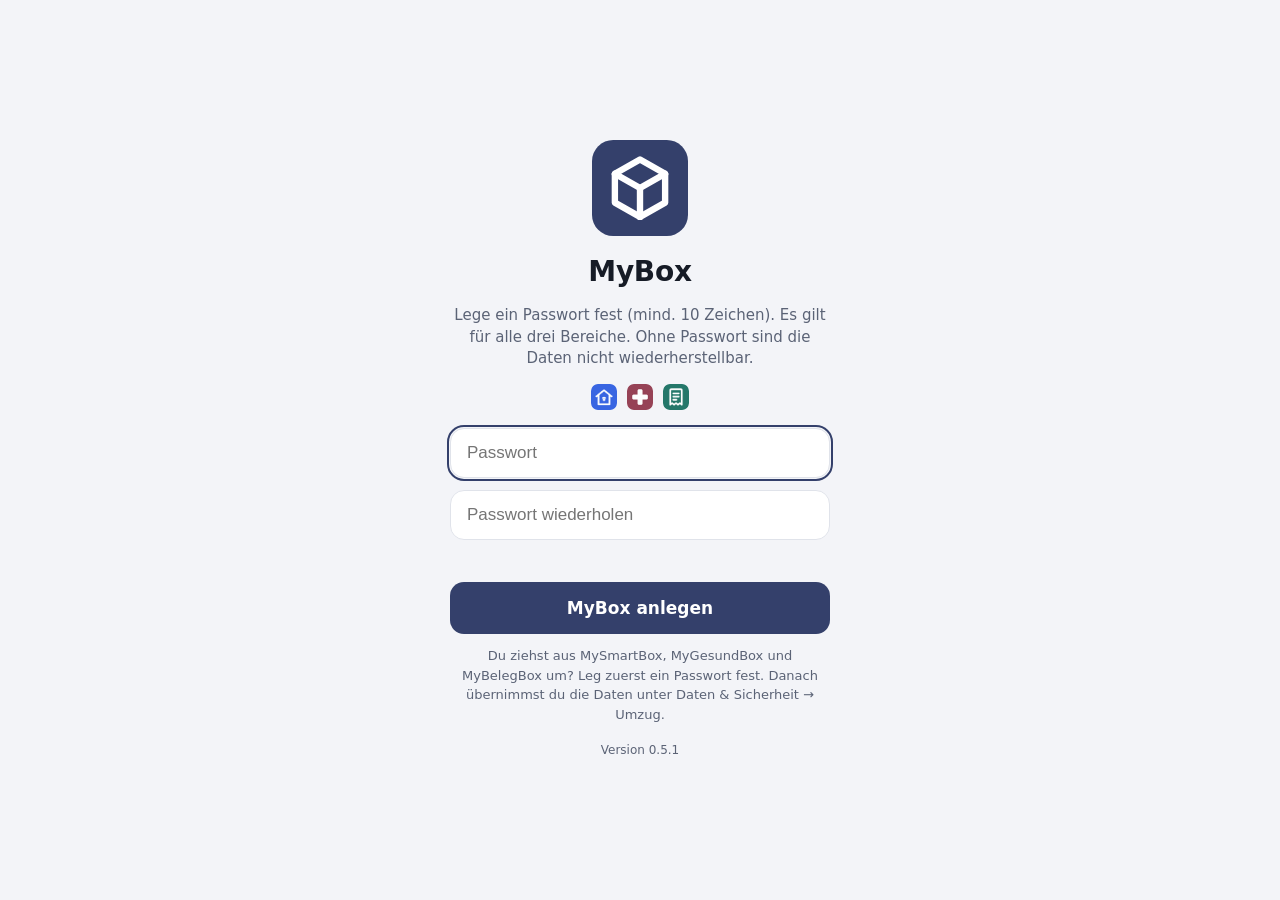
==== commit 301e6a2d: "MyBox 0.5.1 (Paket mybox-0_5_1.zip)" ====
--- a/index.html
+++ b/index.html
@@ -397,7 +397,7 @@
 
 <script>
 'use strict';
-const APP_VERSION='0.5.0';
+const APP_VERSION='0.5.1';
 /* ---------- Bereiche ---------- */
 const AREAS=[
   {id:'smart',name:'Haus',app:'MySmartBox',path:'smart/',img:'boxen/smartbox.png',dir:'smartbox',host:'jazm-smartbox.github.io',def:{owner:'jazm-smartbox',repo:'smartbox-daten'}},
@@ -735,6 +735,10 @@
 
 /* ---------- Blatt (Menü und Suche) ---------- */
 let SHMODE='menu',SHARG=null;const ACC=new Set();
+/* Nur ein Aufklappfenster je Gruppe: öffnet man eines, schließen sich die offenen daneben (nur bei eigenem Antippen, nicht beim Aufbau) */
+document.addEventListener('click',e=>{const s=e.target&&e.target.closest&&e.target.closest('summary');const d=s&&s.parentElement;
+  if(!d||d.tagName!=='DETAILS'||d.open||!d.parentElement)return;
+  for(const o of d.parentElement.querySelectorAll(':scope > details[open]'))if(o!==d)o.open=false},true);
 const SHT={share:'Geteilt – wohin damit?',search:'Suchen',new:'Neu anlegen',contacts:'Kontakte',contact:'Kontakt',year:'Jahresübersicht',pass:'Gerätepass'};
 const sheetOpen=()=>!$('#sheet').hidden;
 function openSheet(mode,arg){SHMODE=mode;if(arg!==undefined)SHARG=arg;const sh=$('#sheet');$('#sheetH').textContent=SHT[mode]||'Daten & Sicherheit';fillSheet();
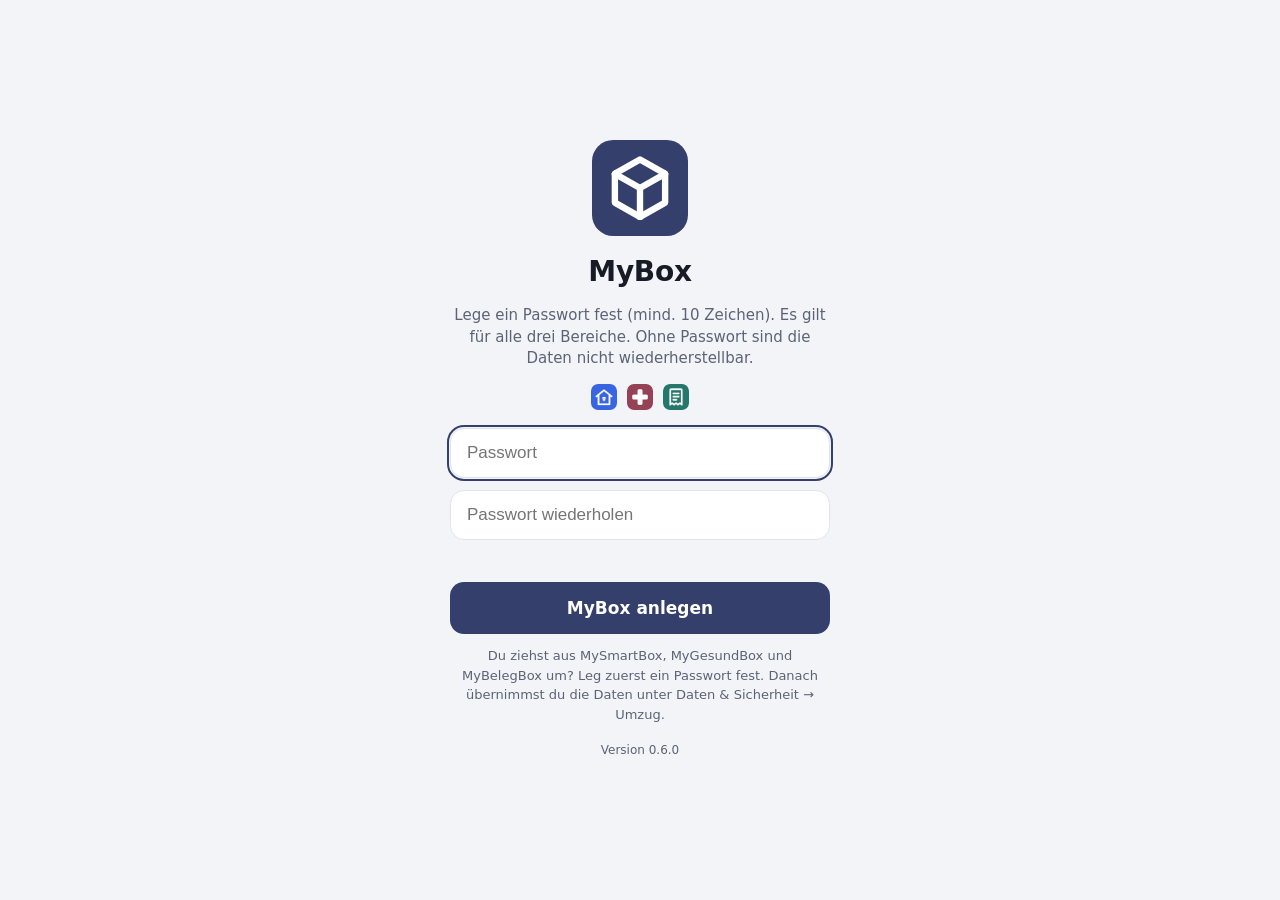
==== commit 0948fae0: "MyBox 0.6.0 (Paket mybox-0_6_0.zip)" ====
--- a/index.html
+++ b/index.html
@@ -397,7 +397,7 @@
 
 <script>
 'use strict';
-const APP_VERSION='0.5.1';
+const APP_VERSION='0.6.0';
 /* ---------- Bereiche ---------- */
 const AREAS=[
   {id:'smart',name:'Haus',app:'MySmartBox',path:'smart/',img:'boxen/smartbox.png',dir:'smartbox',host:'jazm-smartbox.github.io',def:{owner:'jazm-smartbox',repo:'smartbox-daten'}},
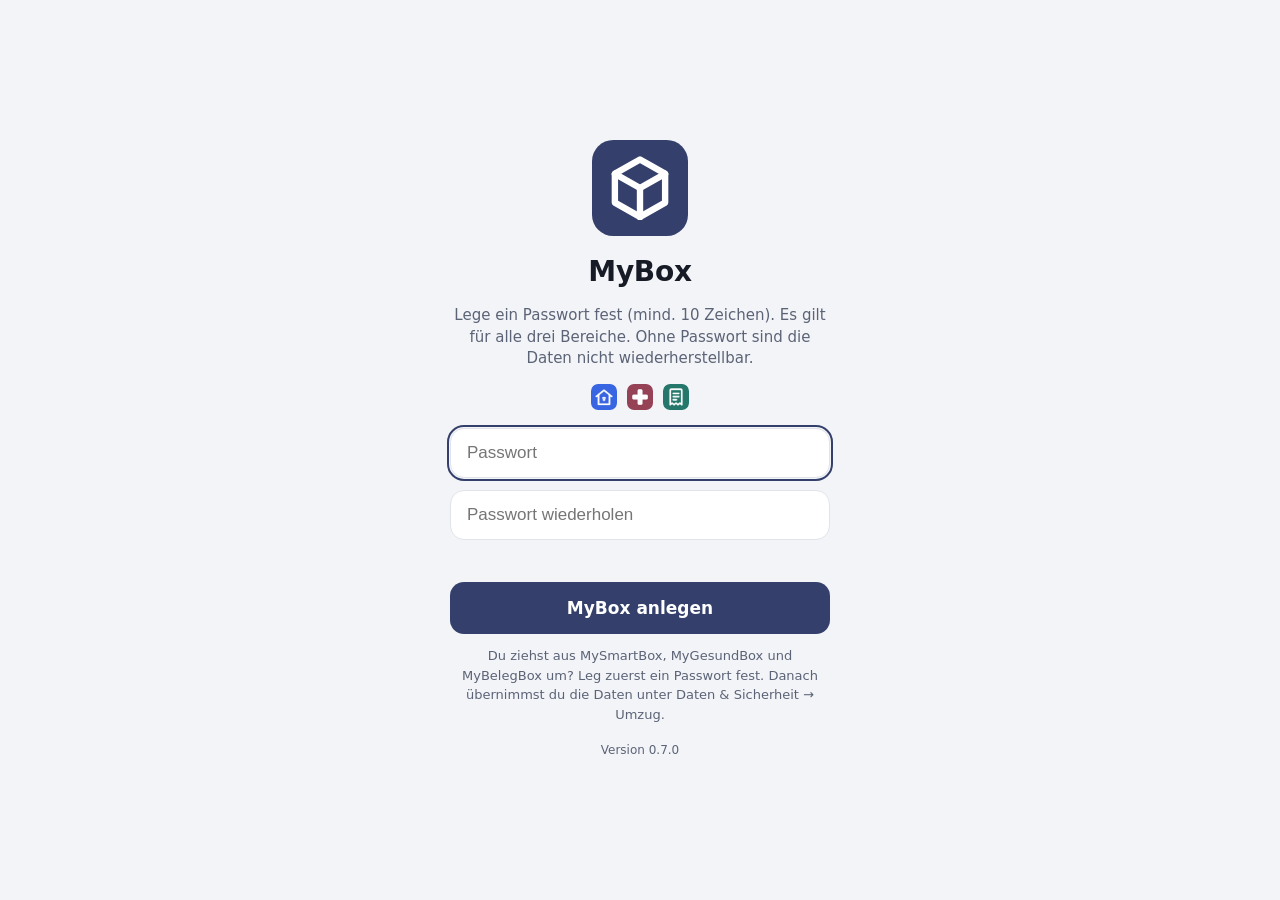
==== commit d3be11d2: "MyBox 0.7.0 (Paket mybox-0_7_0.zip)" ====
--- a/index.html
+++ b/index.html
@@ -397,7 +397,7 @@
 
 <script>
 'use strict';
-const APP_VERSION='0.6.0';
+const APP_VERSION='0.7.0';
 /* ---------- Bereiche ---------- */
 const AREAS=[
   {id:'smart',name:'Haus',app:'MySmartBox',path:'smart/',img:'boxen/smartbox.png',dir:'smartbox',host:'jazm-smartbox.github.io',def:{owner:'jazm-smartbox',repo:'smartbox-daten'}},
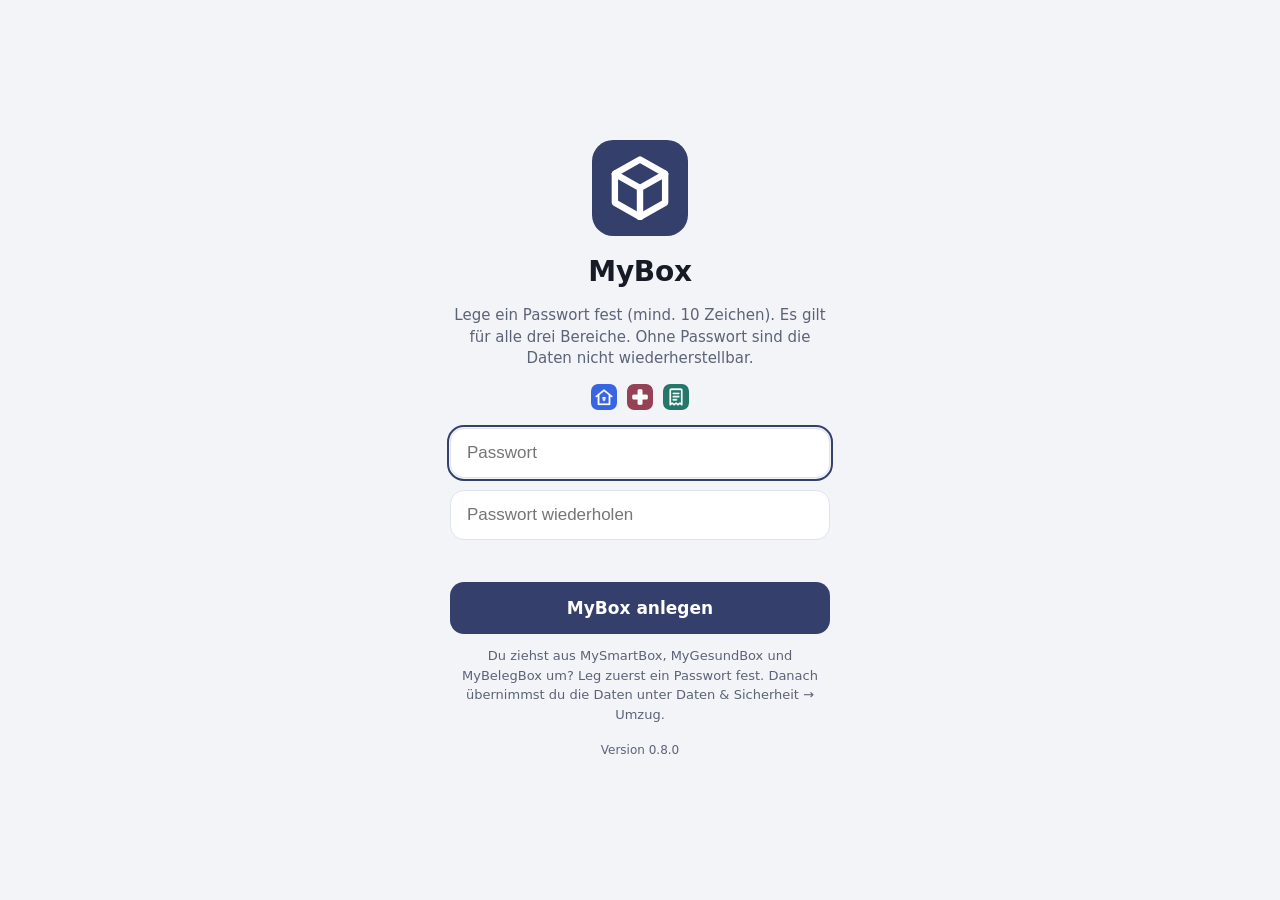
==== commit 70833bd8: "MyBox 0.8.0 (Paket mybox-0_8_0.zip)" ====
--- a/index.html
+++ b/index.html
@@ -305,6 +305,7 @@
 #nav .nb:focus-visible,#nav .plus:focus-visible{outline:2px solid var(--accent);outline-offset:2px;border-radius:12px}
 body.navon main{padding-bottom:calc(env(safe-area-inset-bottom,0px) + 96px)}
 body.navon #areas{bottom:calc(64px + env(safe-area-inset-bottom,0px))}
+body.mbxfull #nav{display:none!important}body.mbxfull #areas{bottom:0!important}
 body.navon #toast{bottom:calc(env(safe-area-inset-bottom,0px) + 82px)}
 /* Adressbuch, Jahresübersicht, Gerätepass */
 .sback{all:unset;cursor:pointer;display:inline-flex;align-items:center;gap:4px;font-size:14px;font-weight:700;color:var(--accent);margin:0 0 10px}.sback svg{width:16px;height:16px;transform:rotate(180deg)}
@@ -397,7 +398,7 @@
 
 <script>
 'use strict';
-const APP_VERSION='0.7.0';
+const APP_VERSION='0.8.0';
 /* ---------- Bereiche ---------- */
 const AREAS=[
   {id:'smart',name:'Haus',app:'MySmartBox',path:'smart/',img:'boxen/smartbox.png',dir:'smartbox',host:'jazm-smartbox.github.io',def:{owner:'jazm-smartbox',repo:'smartbox-daten'}},
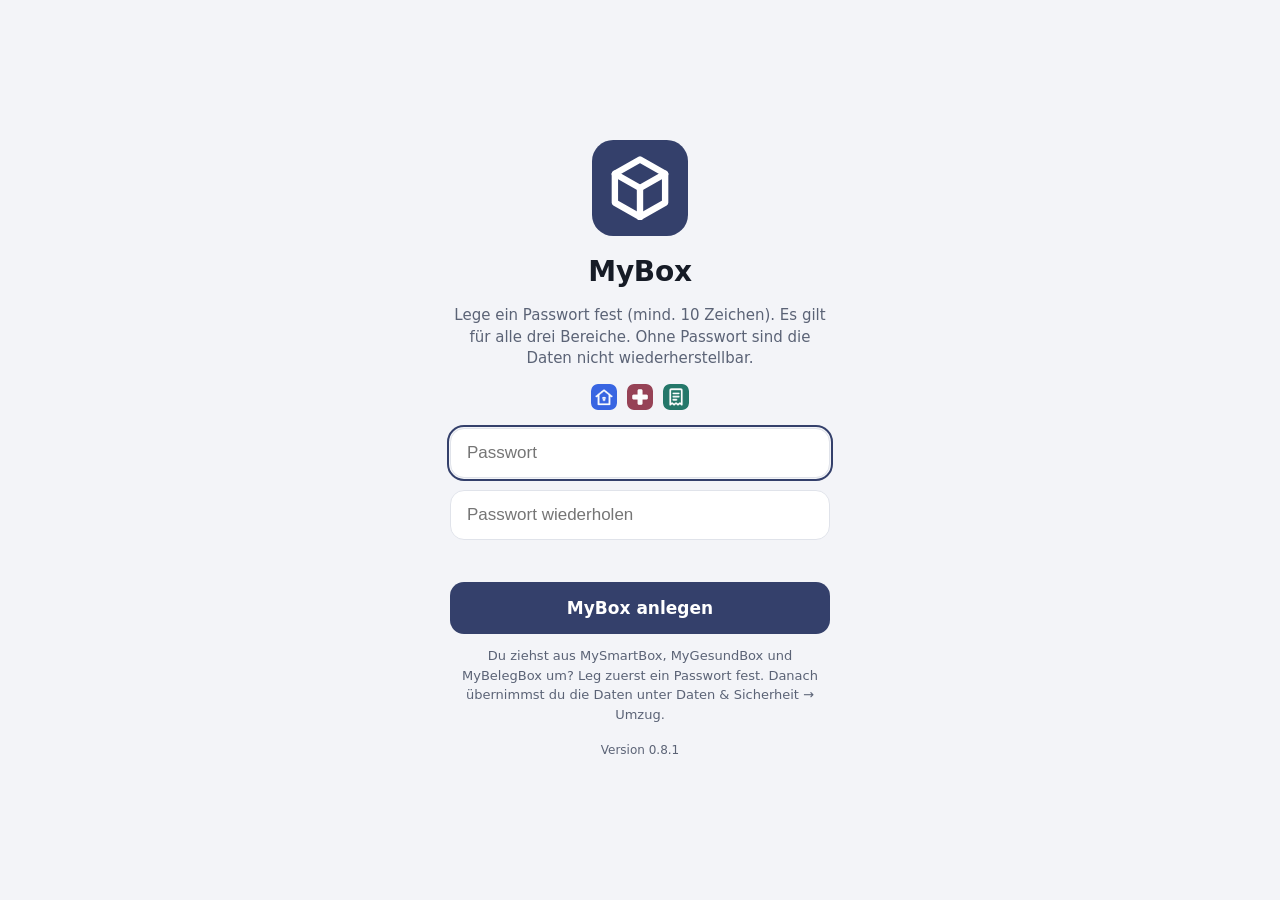
==== commit e472a8a9: "MyBox 0.8.1 (Paket mybox-0_8_1.zip)" ====
--- a/index.html
+++ b/index.html
@@ -398,7 +398,7 @@
 
 <script>
 'use strict';
-const APP_VERSION='0.8.0';
+const APP_VERSION='0.8.1';
 /* ---------- Bereiche ---------- */
 const AREAS=[
   {id:'smart',name:'Haus',app:'MySmartBox',path:'smart/',img:'boxen/smartbox.png',dir:'smartbox',host:'jazm-smartbox.github.io',def:{owner:'jazm-smartbox',repo:'smartbox-daten'}},
@@ -1139,12 +1139,12 @@
 function remindHtml(){
   if(!('Notification' in window&&'serviceWorker' in navigator))return '<p class="ds-hint">Dieser Browser kann keine Benachrichtigungen anzeigen.</p>';
   const R=CFG.remind||{};
-  if(!R.on)return `<p class="ds-hint">MyBox meldet sich einmal am Tag mit einer Zusammenfassung: <b>Arzttermine</b>, fällige <b>Vorsorgen</b>, ablaufende <b>Überweisungen</b>, <b>Rezepte</b> für Medikamente, <b>Kontaktlinsen</b>, <b>Kündigungsfristen</b>, <b>Garantie-Enden</b>, <b>Preisänderungen</b> und <b>Wartungen</b> – auch bei geschlossener App. Dafür liegen nur die <b>Daten ohne Namen, Ärzte oder Beträge</b> unverschlüsselt auf dem Handy.</p>
+  if(!R.on)return `<p class="ds-hint">MyBox erinnert dich an jede Sache <b>einmal</b> – mehrere zusammengefasst in einer Meldung: <b>Arzttermine</b>, fällige <b>Vorsorgen</b>, ablaufende <b>Überweisungen</b>, <b>Rezepte</b> für Medikamente, <b>Kontaktlinsen</b>, <b>Kündigungsfristen</b>, <b>Garantie-Enden</b>, <b>Preisänderungen</b> und <b>Wartungen</b> – auch bei geschlossener App. Dafür liegen nur die <b>Daten ohne Namen, Ärzte oder Beträge</b> unverschlüsselt auf dem Handy.</p>
     <div class="ds-acts"><button type="button" class="ds-btn pri" data-m="rm-on">Einschalten</button></div>`;
   const P=Notification.permission;
-  return `<p class="ds-hint">An. MyBox meldet sich einmal am Tag mit einer Zusammenfassung, z. B. „Arzttermin morgen · Rezept besorgen · 2 × Kündigungsfristen“ – ohne Namen oder Beträge. Geprüft wird bei jedem Öffnen der App${R.bg?' und ab und zu bei geschlossener App – wie oft, entscheidet Android':'. Bei geschlossener App nur, wenn sie auf dem Startbildschirm installiert ist'}. Ganz sicher: zusätzlich in den Kalender exportieren.</p>
+  return `<p class="ds-hint">An. MyBox erinnert an jede Sache nur <b>einmal</b>; kommt etwas Neues dazu, gibt es eine neue Meldung, z. B. „Arzttermin morgen · Rezept besorgen · 2 × Kündigungsfristen“ – ohne Namen oder Beträge. Was noch ansteht, siehst du jederzeit auf der Übersicht und an der Zahl am App-Symbol. Geprüft wird bei jedem Öffnen der App${R.bg?' und ab und zu bei geschlossener App – wie oft, entscheidet Android':'. Bei geschlossener App nur, wenn sie auf dem Startbildschirm installiert ist'}. Ganz sicher: zusätzlich in den Kalender exportieren.</p>
     <div class="ds-lbl">So früh melden</div><div class="ds-seg" role="radiogroup" aria-label="So früh melden" style="margin:0 0 6px">${LEADS.map(k=>`<button type="button" role="radio" aria-checked="${(R.lead||14)===k}" data-m="rm-lead" data-v="${k}">${k} Tage</button>`).join('')}</div>
-    <p class="ds-hint" style="font-size:13px">Gilt für Fristen, Vorsorge, Dokumente und Linsen-Vorrat. Arzttermine und Linsen-Wechsel kommen immer am Vortag und am Tag selbst.</p>
+    <p class="ds-hint" style="font-size:13px">Gilt für Fristen, Vorsorge, Dokumente und Linsen-Vorrat. Arzttermine und Linsen-Wechsel kommen am Vortag.</p>
     ${P!=='granted'?`<div class="ds-box crit"><b>Benachrichtigungen sind ${P==='default'?'nicht erlaubt':'blockiert'}.</b> Darum kommt keine Meldung. ${P==='default'?'Tippe auf „Erlauben“.':'Erlaube sie in den Android-Einstellungen: Apps → MyBox (oder Chrome) → Benachrichtigungen → an. Falls dort alles an ist: in Chrome auf das Symbol neben der Adresse → Berechtigungen → Benachrichtigungen → zulassen.'}<div class="ds-acts"><button type="button" class="ds-btn" data-m="rm-perm">${P==='default'?'Erlauben':'Erneut prüfen'}</button></div></div>`:''}
     <p class="ds-stat" style="display:block">${remindNext()}</p>
     <div class="ds-acts"><button type="button" class="ds-btn" data-m="rm-test">Test-Benachrichtigung</button><button type="button" class="ds-btn" data-m="rm-off">Ausschalten</button></div>`}
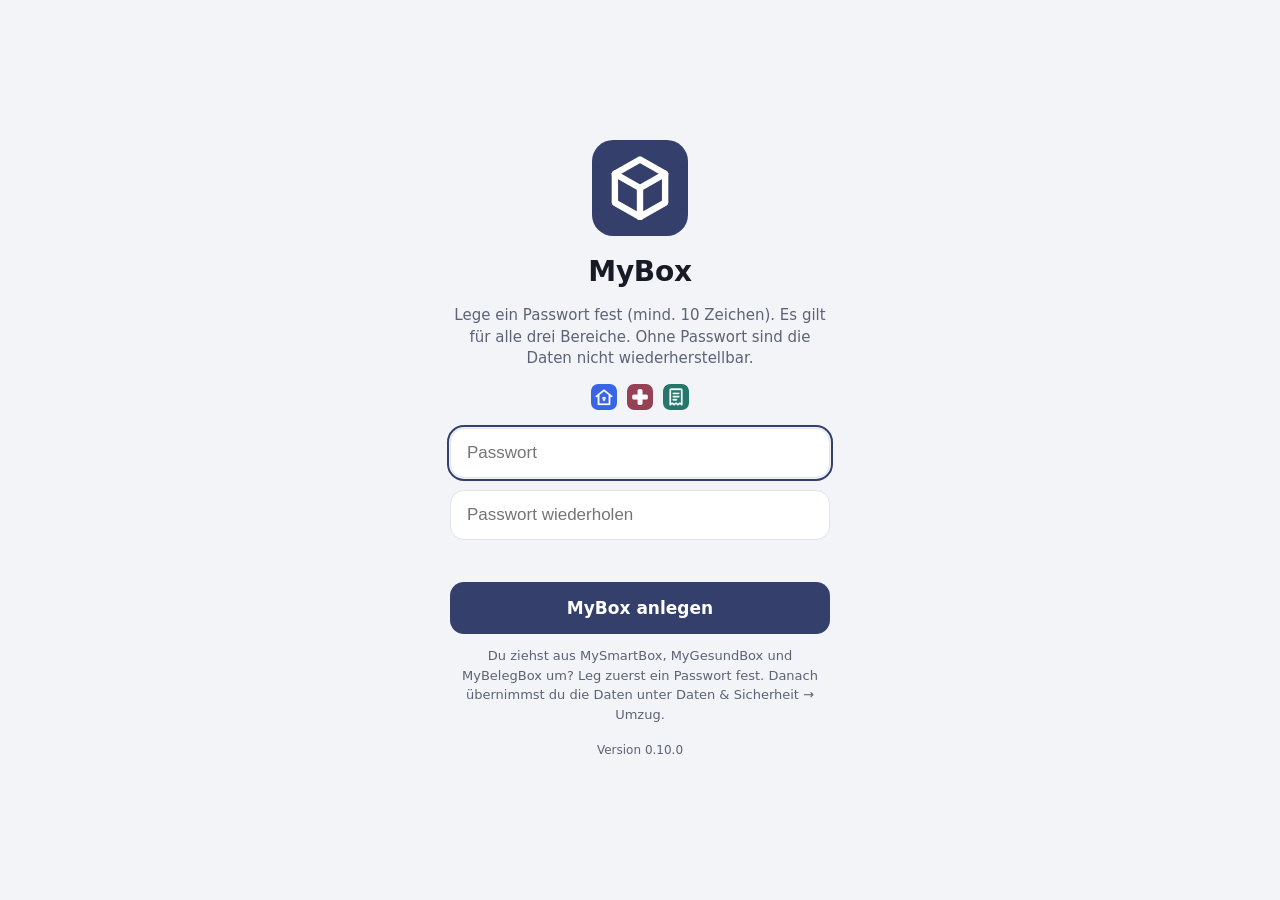
==== commit f62da269: "MyBox 0.10.0 (Paket mybox-0_10_0.zip)" ====
--- a/index.html
+++ b/index.html
@@ -398,7 +398,7 @@
 
 <script>
 'use strict';
-const APP_VERSION='0.8.1';
+const APP_VERSION='0.10.0';
 /* ---------- Bereiche ---------- */
 const AREAS=[
   {id:'smart',name:'Haus',app:'MySmartBox',path:'smart/',img:'boxen/smartbox.png',dir:'smartbox',host:'jazm-smartbox.github.io',def:{owner:'jazm-smartbox',repo:'smartbox-daten'}},
@@ -862,6 +862,7 @@
   const yi=t.closest('[data-yi]');if(yi){sheetGo(YRS[+yi.dataset.yi]);return}
   const yy=t.closest('[data-year]');if(yy){openSheet('year',+yy.dataset.year);return}
   if(t.closest('[data-ycsv]')){yearCsv(SHARG);return}
+  if(t.closest('[data-ytax]')){taxZip(SHARG);return}
   const pg=t.closest('[data-pgo]');if(pg){sheetGo(JSON.parse(pg.dataset.pgo));return}
   if(t.closest('[data-pnew]')){closeSheet(true);if(history.state?.mbx==='sheet')history.replaceState({mbx:'none'},'');try{API.smart.belegNeu(SHARG)}catch(x){}return}});
 $('#sheetBody').addEventListener('keydown',e=>{if(e.key==='Enter'&&e.target.matches('.ctrow'))e.target.click()});
@@ -883,17 +884,63 @@
   let h=`<div class="ds-seg" role="radiogroup" aria-label="Jahr" style="margin:0 0 12px">${yrs.map(v=>`<button type="button" role="radio" aria-checked="${v===Y}" data-year="${v}">${v}</button>`).join('')}</div>`;
   h+=`<div class="pcard"><div class="ytot">${esc(fmtE(tot))}</div><p class="ysub">${Y===now?'bisher in '+Y+' – Verträge bis einschließlich diesen Monat':'Ausgaben '+Y} · aus Belegen${hidden?'':', Gesundheit'} und Verträgen</p>${rows.length?bars(costCats(rows).map(([l,v,app])=>[l,v,'var(--c-'+app+')']),'var(--accent)',fmtE):'<p class="ds-qhint" style="margin:0">Für dieses Jahr ist noch nichts mit Betrag eingetragen.</p>'}</div>`;
   if(hidden)h+=`<button type="button" class="chart lockd" data-gunlock-ct="1" style="margin:0 0 12px">${shp('gesund',12)}<span><b>Gesundheitskosten sind geschützt</b><small>Zum Mitzählen Gesundheit entsperren</small></span>${I.lock}</button>`;
-  h+=`<div class="sec">Für die Steuererklärung</div>`;
+  h+=`<div class="sec">Für die Steuererklärung</div>
+  <div class="ds-acts" style="margin:0 0 6px"><button type="button" class="ds-btn pri" data-ytax="1"${rows.some(r=>r.tax)?'':' disabled'}>${I.down} Belege für die Steuer ${Y} (ZIP)</button></div>
+  <p class="ds-hint" style="margin:0 0 12px">Ein Paket mit Ordnern je Abschnitt, darin die hinterlegten Fotos und PDFs, dazu eine Übersicht zum Ausdrucken. Ausgaben ohne Beleg sind markiert.</p>`;
   for(const [k,T] of Object.entries(TAX)){const L=rows.filter(r=>r.tax===k),sm=L.reduce((s,r)=>s+r.amount,0);
     h+=acc('tax-'+k,k==='handwerk'?'pkg':k==='krankheit'?'shield':'check',T.t+` · <span class="taxsum">${esc(fmtE(sm))}</span>`,T.s,`<p class="ds-hint">${esc(T.h)}</p>${L.length?L.map(row).join(''):'<p class="ds-qhint">Nichts eingetragen.</p>'}`)}
   h+=acc('y-all','cal','Alle Ausgaben',rows.length+(rows.length===1?' Eintrag':' Einträge'),rows.length?rows.map(row).join(''):'<p class="ds-qhint">Nichts eingetragen.</p>');
-  h+=`<div class="ds-acts" style="margin-top:6px"><button type="button" class="ds-btn pri" data-ycsv="1"${rows.length?'':' disabled'}>${I.down} Als Tabelle exportieren (CSV)</button></div>
+  h+=`<div class="ds-acts" style="margin-top:6px"><button type="button" class="ds-btn" data-ycsv="1"${rows.length?'':' disabled'}>${I.down} Alle Ausgaben als Tabelle (CSV)</button></div>
   <p class="ds-hint" style="margin-top:10px">So kommen Beträge hierher: <b>Belege</b> – Kaufpreis der Geräte, Kosten beim Abhaken einer Wartung, Verträge anteilig nach Monaten. <b>Gesundheit</b> – „Selbst bezahlt“ beim Termin, Zuzahlung bei „Neue Packung“, Preis bei Brille und Kontaktlinsen.</p>
   <p class="ds-hint">Keine Steuerberatung: Was du absetzen kannst, hängt von deiner Situation ab. Im Zweifel Steuerberater oder Lohnsteuerhilfe fragen.</p>`;
   return h}
 async function yearCsv(y){const {rows}=costsAll(+y);if(!rows.length)return;const q=v=>'"'+String(v??'').replace(/"/g,'""')+'"';
   const lines=[['Datum','Bereich','Kategorie','Steuer','Beschreibung','Betrag (EUR)'].map(q).join(';'),...rows.slice().reverse().map(r=>[/^\d{4}-\d\d-\d\d$/.test(r.d)?fmtD(r.d):r.d,AR(r.app).name,r.cat,r.tax?TAX[r.tax].t:'',r.title+(r.sub?' ('+r.sub+')':''),r.amount.toFixed(2).replace('.',',')].map(q).join(';'))];
   if(await deliver(`mybox-ausgaben-${y}.csv`,'﻿'+lines.join('\r\n')+'\r\n','text/csv'))toast('Tabelle erstellt – öffnet sich z. B. mit Excel oder Google Tabellen.')}
+
+/* ---------- Steuer-Paket: alle Belege der steuerlich relevanten Ausgaben eines Jahres als ZIP ---------- */
+const CRC=(()=>{const T=new Uint32Array(256);for(let n=0;n<256;n++){let c=n;for(let k=0;k<8;k++)c=c&1?0xEDB88320^(c>>>1):c>>>1;T[n]=c>>>0}return b=>{let c=~0;for(let i=0;i<b.length;i++)c=T[(c^b[i])&255]^(c>>>8);return(~c)>>>0}})();
+function zipBlob(files){ /* einfache ZIP-Datei ohne Kompression (Fotos und PDFs sind schon komprimiert) */
+  const te=new TextEncoder(),parts=[],cen=[];let off=0;const now=new Date();
+  const dt=((now.getHours()<<11)|(now.getMinutes()<<5)|(now.getSeconds()>>1))&0xffff,dd=(((now.getFullYear()-1980)<<9)|((now.getMonth()+1)<<5)|now.getDate())&0xffff;
+  for(const f of files){const name=te.encode(f.name),data=f.data instanceof Uint8Array?f.data:new Uint8Array(f.data),crc=CRC(data);
+    const h=new DataView(new ArrayBuffer(30));h.setUint32(0,0x04034b50,true);h.setUint16(4,20,true);h.setUint16(6,0x0800,true);h.setUint16(8,0,true);h.setUint16(10,dt,true);h.setUint16(12,dd,true);
+    h.setUint32(14,crc,true);h.setUint32(18,data.length,true);h.setUint32(22,data.length,true);h.setUint16(26,name.length,true);h.setUint16(28,0,true);
+    parts.push(h.buffer,name,data);
+    const c=new DataView(new ArrayBuffer(46));c.setUint32(0,0x02014b50,true);c.setUint16(4,20,true);c.setUint16(6,20,true);c.setUint16(8,0x0800,true);c.setUint16(10,0,true);c.setUint16(12,dt,true);c.setUint16(14,dd,true);
+    c.setUint32(16,crc,true);c.setUint32(20,data.length,true);c.setUint32(24,data.length,true);c.setUint16(28,name.length,true);c.setUint32(42,off,true);
+    cen.push(c.buffer,name);off+=30+name.length+data.length}
+  const cl=cen.reduce((s,x)=>s+(x.byteLength??x.length),0),e=new DataView(new ArrayBuffer(22));
+  e.setUint32(0,0x06054b50,true);e.setUint16(8,files.length,true);e.setUint16(10,files.length,true);e.setUint32(12,cl,true);e.setUint32(16,off,true);
+  return new Blob([...parts,...cen,e.buffer],{type:'application/zip'})}
+const fsafe=s=>String(s||'').replace(/[\\/:*?"<>|\u0000-\u001f]+/g,' ').replace(/\s+/g,' ').trim().slice(0,80);
+const extOf=f=>{const m=String(f.name||'').match(/\.([a-z0-9]{2,5})$/i);if(m)return m[1].toLowerCase();return /pdf/.test(f.mime||'')?'pdf':/png/.test(f.mime||'')?'png':'jpg'};
+let taxBusy=false;
+async function taxZip(y){if(taxBusy)return;
+  if(costsAll(+y).hidden&&!await askGesund())toast('Ohne Gesundheit – die Krankheitskosten fehlen im Paket.');
+  const {rows,hidden}=costsAll(+y),R=rows.filter(r=>r.tax).slice().reverse();
+  if(!R.length){toast('Für '+y+' gibt es keine steuerlich relevanten Ausgaben.');return}
+  taxBusy=true;const btn=$('[data-ytax]');if(btn){btn.disabled=true;btn.dataset.l=btn.innerHTML;btn.textContent='Paket wird erstellt …'}
+  try{const K=Object.keys(TAX),dir=k=>(K.indexOf(k)+1)+' '+TAX[k].t,files=[],used=new Set(),info=[];let miss=0,fail=0;
+    for(const r of R){const got=[];
+      for(const f of r.files||[]){try{const data=await API[r.app].fileData(f);
+          let base=`${dir(r.tax)}/${/^\d{4}-\d\d-\d\d$/.test(r.d)?r.d+' ':''}${fsafe(r.title)} ${r.amount.toFixed(2).replace('.',',')} EUR`,n=base,i=2;
+          while(used.has(n))n=base+' ('+(i++)+')';used.add(n);const name=n+'.'+extOf(f);files.push({name,data});got.push(name.split('/').pop())}
+        catch(e){fail++}}
+      if(!got.length)miss++;info.push({r,got})}
+    const q=v=>'"'+String(v??'').replace(/"/g,'""')+'"';
+    const csv='﻿'+[['Steuer','Datum','Bereich','Beschreibung','Betrag (EUR)','Beleg-Datei'].map(q).join(';'),...info.map(({r,got})=>[TAX[r.tax].t,/^\d{4}-\d\d-\d\d$/.test(r.d)&&r.tax!=='vorsorge'?fmtD(r.d):'',AR(r.app).name,r.title+(r.sub?' ('+r.sub+')':''),r.amount.toFixed(2).replace('.',','),got.join(', ')||'– kein Beleg hinterlegt –'].map(q).join(';'))].join('\r\n')+'\r\n';
+    const E=s=>String(s).replace(/[&<>"]/g,c=>({'&':'&amp;','<':'&lt;','>':'&gt;','"':'&quot;'}[c]));
+    let html=`<!doctype html><html lang="de"><head><meta charset="utf-8"><meta name="viewport" content="width=device-width,initial-scale=1"><title>Steuer ${y} – Übersicht</title><style>body{font:14px/1.45 system-ui,sans-serif;color:#1d1d22;max-width:820px;margin:24px auto;padding:0 16px}h1{font-size:22px;margin:0 0 4px}h2{font-size:16px;margin:26px 0 6px;display:flex;justify-content:space-between;border-bottom:2px solid #1d1d22;padding-bottom:4px}table{width:100%;border-collapse:collapse}td{padding:6px 4px;border-bottom:1px solid #ddd;vertical-align:top}td:first-child{width:92px;white-space:nowrap}td.b{text-align:right;white-space:nowrap;font-variant-numeric:tabular-nums}small{color:#666}.m{color:#a33}p.h{color:#555;font-size:12.5px}@media print{body{margin:0}}</style></head><body><h1>Ausgaben für die Steuererklärung ${y}</h1><p class="h">Erstellt mit MyBox am ${new Date().toLocaleDateString('de-DE')}. Die Belege liegen in den nummerierten Ordnern. Keine Steuerberatung.</p>`;
+    for(const k of K){const L=info.filter(x=>x.r.tax===k);if(!L.length)continue;const sm=L.reduce((s,x)=>s+x.r.amount,0);
+      html+=`<h2><span>${E(TAX[k].t)}</span><span>${E(fmtE(sm))}</span></h2><p class="h">${E(TAX[k].h)}</p><table>${L.map(({r,got})=>`<tr><td>${/^\d{4}-\d\d-\d\d$/.test(r.d)&&k!=='vorsorge'?E(fmtD(r.d)):''}</td><td>${E(r.title)}${r.sub?` <small>(${E(r.sub)})</small>`:''}<br><small>${got.length?'Beleg: '+E(got.join(', ')):'<span class="m">kein Beleg hinterlegt</span>'}</small></td><td class="b">${E(fmtE(r.amount))}</td></tr>`).join('')}</table>`}
+    if(hidden&&!gOK())html+=`<p class="m">Gesundheit war gesperrt – Krankheitskosten fehlen.</p>`;
+    html+='</body></html>';
+    files.unshift({name:`Übersicht ${y}.html`,data:new TextEncoder().encode(html)},{name:`Übersicht ${y}.csv`,data:new TextEncoder().encode(csv)});
+    const ok=await deliver(`MyBox Steuer ${y}.zip`,zipBlob(files),'application/zip');
+    if(ok)toast(`Steuer-Paket ${y}: ${files.length-2} Beleg${files.length-2===1?'':'e'}`+(miss?`, ${miss} Ausgabe${miss===1?'':'n'} ohne Beleg`:'')+(fail?`, ${fail} Datei${fail===1?'':'en'} nicht lesbar`:'')+'.')}
+  catch(e){toast('Das Paket konnte nicht erstellt werden.')}
+  finally{taxBusy=false;if(btn&&btn.isConnected){btn.disabled=false;btn.innerHTML=btn.dataset.l}}}
 
 /* ---------- Gerätepass: ein Gerät mit allem aus Haus und Belege (auch per QR-Aufkleber) ---------- */
 let PASS=(()=>{try{const m=(location.hash||'').match(/[#&]g=([^&]+)/);if(!m)return null;history.replaceState(null,'',location.pathname+location.search);return decodeURIComponent(m[1])}catch{return null}})();
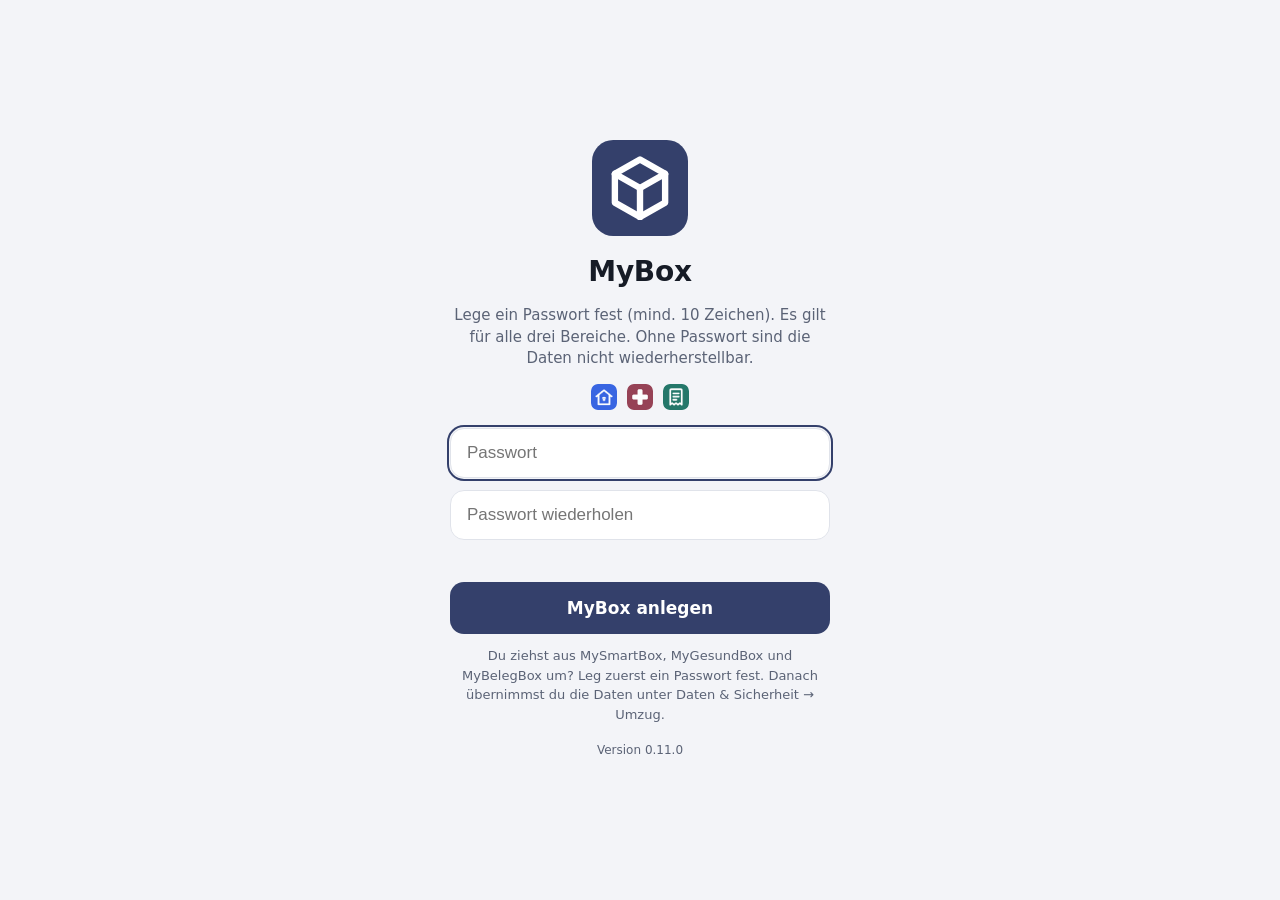
==== commit 4e96b480: "MyBox 0.11.0 (Paket mybox-0_11_0.zip)" ====
--- a/index.html
+++ b/index.html
@@ -398,7 +398,7 @@
 
 <script>
 'use strict';
-const APP_VERSION='0.10.0';
+const APP_VERSION='0.11.0';
 /* ---------- Bereiche ---------- */
 const AREAS=[
   {id:'smart',name:'Haus',app:'MySmartBox',path:'smart/',img:'boxen/smartbox.png',dir:'smartbox',host:'jazm-smartbox.github.io',def:{owner:'jazm-smartbox',repo:'smartbox-daten'}},
